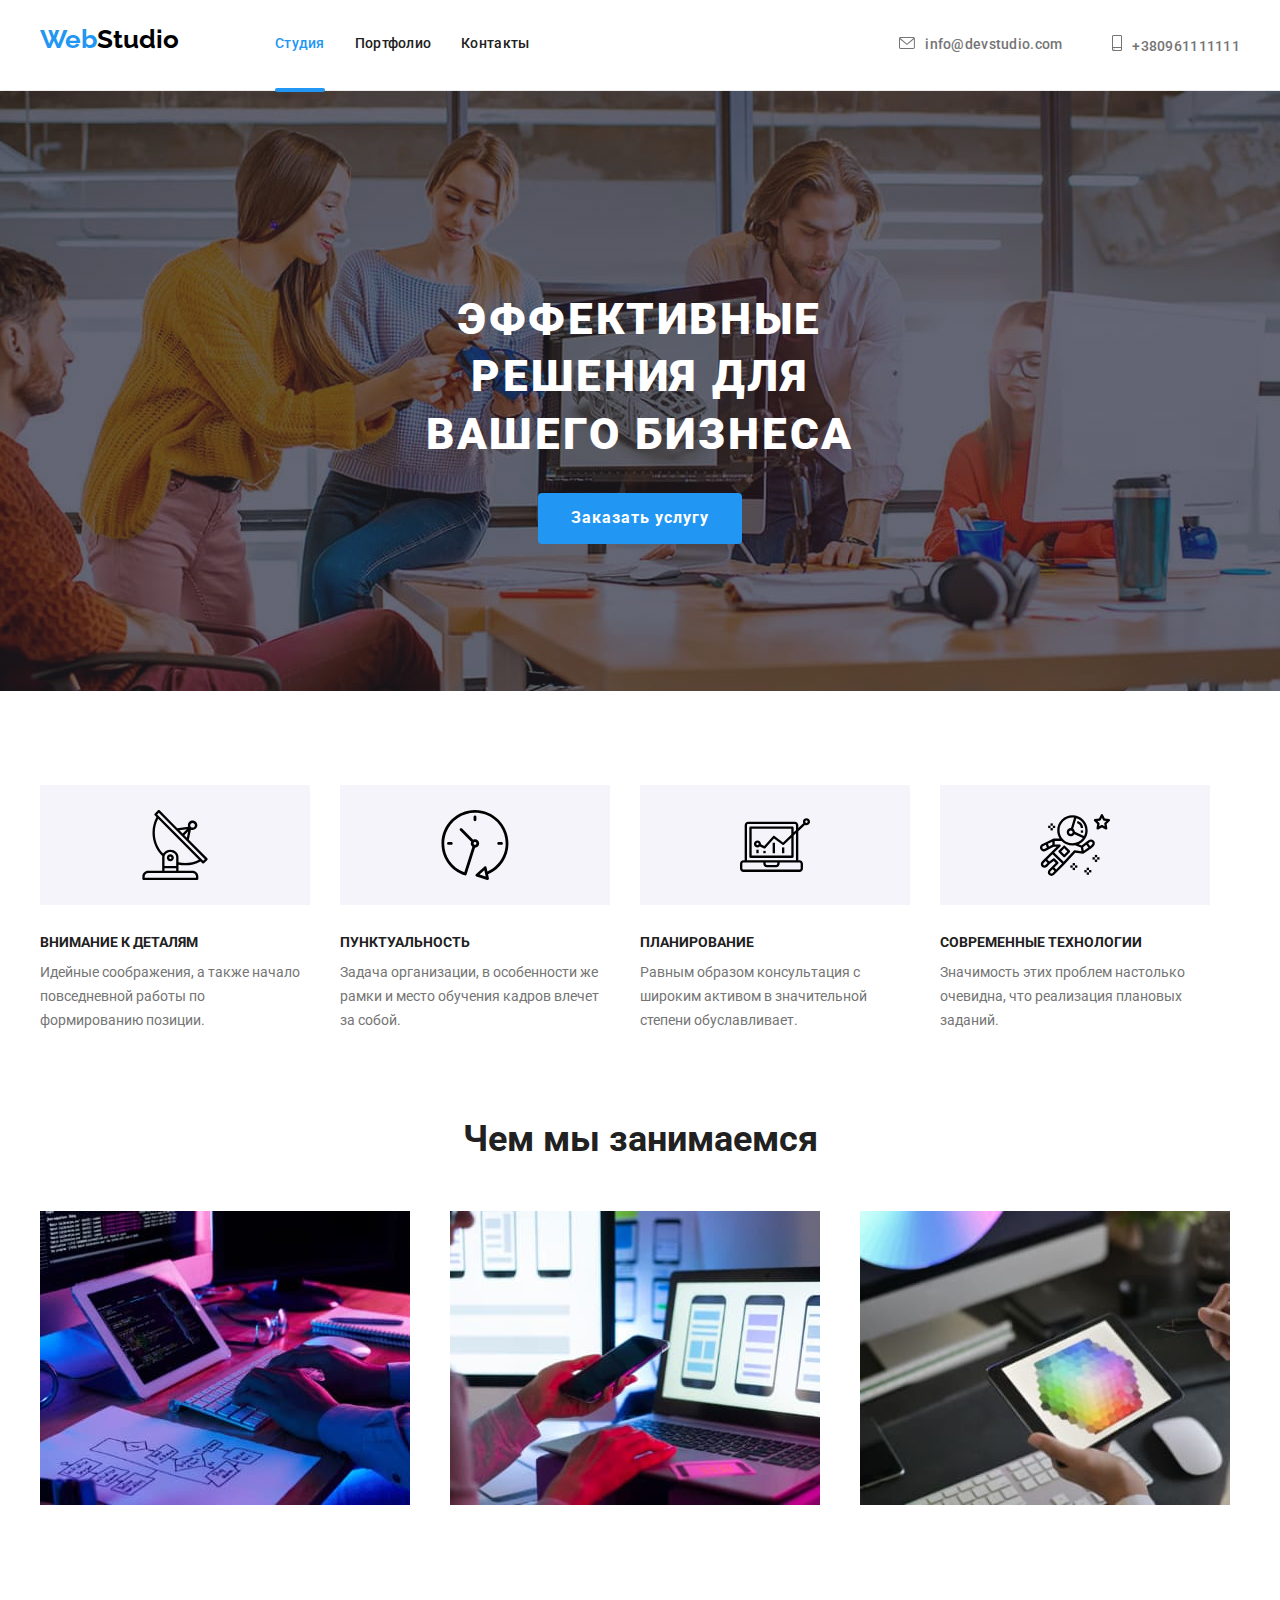
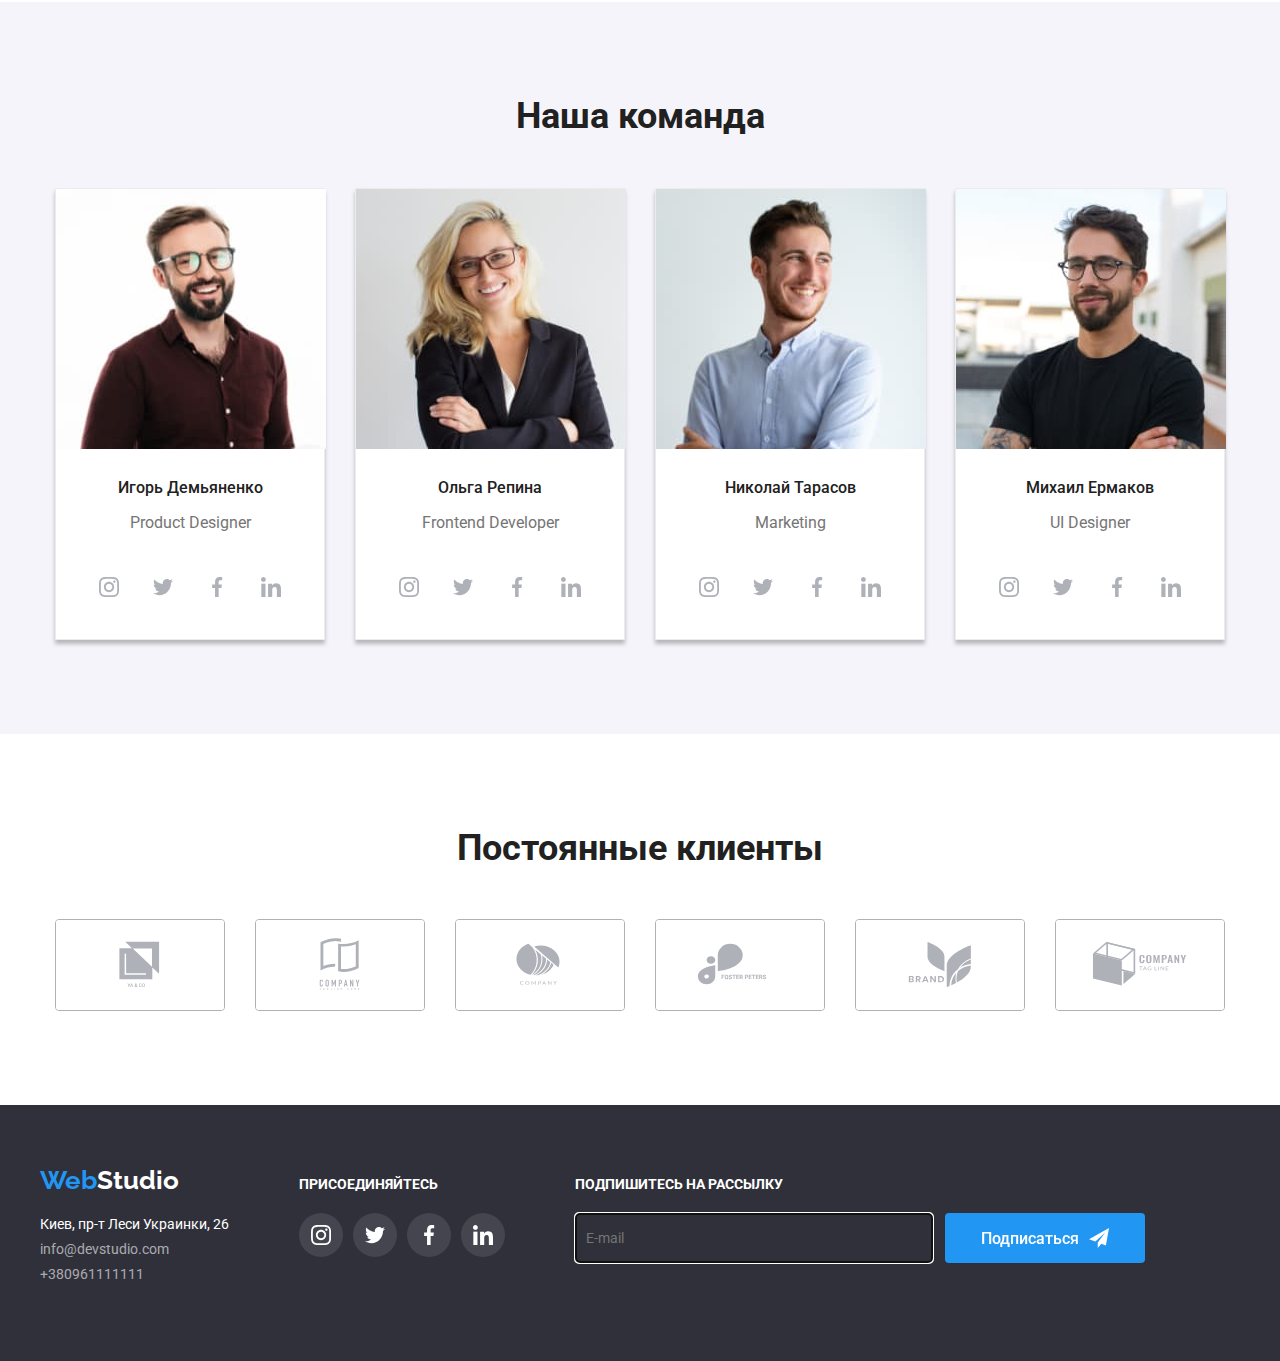
==== index.html @ 50dc137e "hw-07" ====
<!DOCTYPE html>
<html lang="ru">
  <head>
    <meta charset="UTF-8" />
    <meta name="viewport" content="width=device-width, initial-scale=1.0" />
         <title>WebStudio</title>
     <link rel="preconnect" href="https://fonts.googleapis.com">
     <link rel="preconnect" href="https://fonts.gstatic.com" crossorigin>
     <link rel="preconnect" href="https://fonts.googleapis.com">
<link rel="preconnect" href="https://fonts.gstatic.com" crossorigin>
<link href="https://fonts.googleapis.com/css2?family=Raleway:wght@700&family=Roboto:wght@400;500;700;900&display=swap" rel="stylesheet">
<link rel="stylesheet" href="https://cdnjs.cloudflare.com/ajax/libs/modern-normalize/1.1.0/modern-normalize.min.css">
       <link rel="stylesheet" href="css/styles.css">
       <!-- <link rel="stylesheet" href="sass/main.css"> -->
</head>
  <body>
    <!--------------------- Лого ------------------------>
    <header class="page-header">
      <div class="container main-nav">
        <nav>
       <a class="logo link" href="/">Web<span class="logo-studio link">Studio</span></a>
    
    <!-------------------- Навигация -------------------->
       <ul class="site-nav list">
         <li class="site-nav__item stripe-current "><a href="./index.html" class="link link-current">Студия</a></li>
         <li class="site-nav__item"><a href="./portfolio.html" class="link">Портфолио</a></li>
         <li class="site-nav__item"><a href="" class="link">Контакты</a></li>
         </ul>
     </nav>
         
     
     <!--------------------Контакты----------------------->
     
     <ul class="adress-nav list">
       <li class="adress-nav">
         <a href="mailto:info@devstudio.com" class="adress-nav__meil">          
          <svg class="adress-nav__icon" width="16px" height="12px">
            <use href="./images/icons.svg#icon-envelope"></use>
          </svg>info@devstudio.com</a>
            </li>
            <li class="adress-nav"><a href="tel:+380961111111" class="adress-nav__tel"> 
        <svg class="adress-nav__icon" width="10px" height="16px">
          <use href="./images/icons.svg#icon-smartphone"></use>
        </svg>+380961111111</a></li>
     </ul></div>
   </header>
    <main>

      <!--------------------- Hero -------------------------->
     
       <section class="hero hero-fone">        
        <h1 class="hero-title">Эффективные решения для вашего бизнеса</h1>
        <button data-modal-open type="button" class="top-btn">Заказать услугу</button>
       </section>
    

      <!--------------------Особенности---------------------->
      <section class="section">
        <div class="container">
        <h2 hidden class="section-title">Преимущества</h2>
        <ul class="pec-icon list">
          <li class="pec-icon__item">
            <svg class="pec-icon" width="70px" height="70px">
                <use href="./images/icons.svg#icon-antenna"></use>
              </svg>
          </li>
          <li class="pec-icon__item">
            <svg class="pec-icon" width="70px" height="70px">
                <use href="./images/icons.svg#icon-clock"></use>
              </svg>
          </li>
            <li class="pec-icon__item">
              <svg class="pec-icon" width="70px" height="70px">
                <use href="./images/icons.svg#icon-diagram"></use>
              </svg>
            </li>
            <li class="pec-icon__item">
              <svg class="pec-icon" width="70px" height="70px">
                <use href="./images/icons.svg#icon-astronaut"></use>
              </svg>
            </li>       
        </ul>
        <div class="peculiarities">
        <ul class="peculiarities-list list">
          <li class="item-peculiarities">
            <h3 class="name-title">Внимание к деталям</h3>
            <p class="about-peculiarities">Идейные соображения, а также начало повседневной работы по формированию позиции.</p>
             </li>
             <li class="item-peculiarities">
              <h3 class="name-title">Пунктуальность</h3>
            <p class="about-peculiarities">Задача организации, в особенности же рамки и место обучения кадров влечет за собой.</p>
            </li>
              <li class="item-peculiarities">
                <h3 class="name-title">Планирование</h3>
            <p class="about-peculiarities">Равным образом консультация с широким активом в значительной степени обуславливает.</p>
          </li>
           <li class="item-peculiarities">
            <h3 class="name-title">Современные технологии</h3>
            <p class="about-peculiarities">Значимость этих проблем настолько очевидна, что реализация плановых заданий.</p>
            </li>
            </ul>
      </div>
    </div>
      </section>

      <!------------------- Чем мы занимаемся ---------------------->
      <section class="section padding-bottom">
        <div class="container">
        <h2 class="section-title">Чем мы занимаемся</h2>
        <div class="about">
          <ul class="about-item list ">          
          <li class="item">
          <img src="./images/box1.jpg" alt="Дестопные приложения" width="370" />
        </li>
         <li class="item">
           <img src="./images/box2.jpg" alt="Мобильные приложения" width="370" />
        </li>
          <li class="item">
           <img src="./images/box3.jpg" alt="Графика" width="370" />
        </li>
       </ul>
      </div>
    </div>
      </section>

      <!--------------------- Наша команда ---------------------------->
      <section class="section team">
        <div class="container">
        <h2 class="section-title team-header">Наша команда</h2>
        <div class="team">
          <ul class="list team">
            <li class="member-team">
            <img class="member-pic" src="./images/img-1.jpg" alt="Член команды 1" width="270">
            <div class="about-team">
            <h3 class="team-title">Игорь Демьяненко</h3>
            <p class="team-profession">Product Designer</p>
            <ul class="team-soc-list list">
              <li class="team-soc-item">
                <a href="" class="team-soc-link">
                  <svg class="team-soc-icon" width="20px" height="20px">
                    <use href="./images/icons.svg#icon-instagram"></use>
                  </svg>
                </a>
              </li>
              <li class="team-soc-item">
                <a href="" class="team-soc-link">
                  <svg class="team-soc-icon" width="20px" height="20px">
                    <use href="./images/icons.svg#icon-twitter"></use>
                  </svg>
                </a>
              </li>
              <li class="team-soc-item">
                <a href="" class="team-soc-link">
                  <svg class="team-soc-icon" width="20px" height="20px">
                    <use href="./images/icons.svg#icon-facebook"></use>
                  </svg>
                </a>
              </li>
              <li class="team-soc-item">
                <a href="" class="team-soc-link">
                  <svg class="team-soc-icon" width="20px" height="20px">
                    <use href="./images/icons.svg#icon-linkedin"></use>
                  </svg>
                </a>
              </li>
            </ul>
          </div>
          </li>
           <li class="member-team">
            <img class="member-pic" src="./images/img-2.jpg" alt="Член команды 2" width="270">
            <div class="about-team">
            <h3 class="team-title">Ольга Репина</h3>
            <p class="team-profession">Frontend Developer</p>
            <ul class="team-soc-list list">
              <li class="team-soc-item">
                <a href="" class="team-soc-link">
                  <svg class="team-soc-icon" width="20px" height="20px">
                    <use href="./images/icons.svg#icon-instagram"></use>
                  </svg>
                </a>
              </li>
              <li class="team-soc-item">
                <a href="" class="team-soc-link">
                  <svg class="team-soc-icon" width="20px" height="20px">
                    <use href="./images/icons.svg#icon-twitter"></use>
                  </svg>
                </a>
              </li>
              <li class="team-soc-item">
                <a href="" class="team-soc-link">
                  <svg class="team-soc-icon" width="20px" height="20px">
                    <use href="./images/icons.svg#icon-facebook"></use>
                  </svg>
                </a>
              </li>
              <li class="team-soc-item">
                <a href="" class="team-soc-link">
                  <svg class="team-soc-icon" width="20px" height="20px">
                    <use href="./images/icons.svg#icon-linkedin"></use>
                  </svg>
                </a>
              </li>
            </ul>
          </div>
          </li>
            <li class="member-team">
            <img class="member-pic" src="./images/img-3.jpg" alt="Член команды 3" width="270">
            <div class="about-team">
            <h3 class="team-title">Николай Тарасов</h3>
            <p class="team-profession">Marketing</p>
            <ul class="team-soc-list list">
              <li class="team-soc-item">
                <a href="" class="team-soc-link">
                  <svg class="team-soc-icon" width="20px" height="20px">
                    <use href="./images/icons.svg#icon-instagram"></use>
                  </svg>
                </a>
              </li>
              <li class="team-soc-item">
                <a href="" class="team-soc-link">
                  <svg class="team-soc-icon" width="20px" height="20px">
                    <use href="./images/icons.svg#icon-twitter"></use>
                  </svg>
                </a>
              </li>
              <li class="team-soc-item">
                <a href="" class="team-soc-link">
                  <svg class="team-soc-icon" width="20px" height="20px">
                    <use href="./images/icons.svg#icon-facebook"></use>
                  </svg>
                </a>
              </li>
              <li class="team-soc-item">
                <a href="" class="team-soc-link">
                  <svg class="team-soc-icon" width="20px" height="20px">
                    <use href="./images/icons.svg#icon-linkedin"></use>
                  </svg>
                </a>
              </li>
            </ul>
          </div>
          </li>
          <li class="member-team">
            <img class="member-pic" src="./images/img-4.jpg" alt="Член команды 4" width="270">
            <div class="about-team">
            <h3 class="team-title">Михаил Ермаков</h3>
            <p class="team-profession">UI Designer</p>
            <ul class="team-soc-list list">
              <li class="team-soc-item">
                <a href="" class="team-soc-link">
                  <svg class="team-soc-icon" width="20px" height="20px">
                    <use href="./images/icons.svg#icon-instagram"></use>
                  </svg>
                </a>
              </li>
              <li class="team-soc-item">
                <a href="" class="team-soc-link">
                  <svg class="team-soc-icon" width="20px" height="20px">
                    <use href="./images/icons.svg#icon-twitter"></use>
                  </svg>
                </a>
              </li>
              <li class="team-soc-item">
                <a href="" class="team-soc-link">
                  <svg class="team-soc-icon" width="20px" height="20px">
                    <use href="./images/icons.svg#icon-facebook"></use>
                  </svg>
                </a>
              </li>
              <li class="team-soc-item">
                <a href="" class="team-soc-link">
                  <svg class="team-soc-icon" width="20px" height="20px">
                    <use href="./images/icons.svg#icon-linkedin"></use>
                  </svg>
                </a>
              </li>
            </ul>
          </div>
          </li>          
          </ul>
        </div>
      </div>
      </section>
    </main>


    <!-- Постоянные клиенты -->


    <section class="section">
      <div class="container">
        <h2 class="section-title">Постоянные клиенты</h2>
        <ul class="customers-list list">
          <li class="customers-item">
            <a href="" class="customers-link">
              <svg class="customers-icon" width="106px" height="60px">
                <use href="./images/icons.svg#icon-Logo-1"></use>
              </svg>
            </a>
          </li>
          <li class="customers-item">
            <a href="" class="customers-link">
              <svg class="customers-icon" width="106px" height="60px">
                <use href="./images/icons.svg#icon-Logo-2"></use>
              </svg>
            </a>
          </li>
          <li class="customers-item">
            <a href="" class="customers-link">
              <svg class="customers-icon" width="106px" height="60px">
                <use href="./images/icons.svg#icon-Logo-3"></use>
              </svg>
            </a>
          </li>
          <li class="customers-item">
            <a href="" class="customers-link">
              <svg class="customers-icon" width="106px" height="60px">
                <use href="./images/icons.svg#icon-Logo-4"></use>
              </svg>
            </a> 
          </li>
          <li class="customers-item">
            <a href="" class="customers-link">
              <svg class="customers-icon" width="106px" height="60px">
                <use href="./images/icons.svg#icon-Logo-5"></use>
              </svg>
            </a>
          </li>
          <li class="customers-item">
            <a href="" class="customers-link">
              <svg class="customers-icon" width="106px" height="60px">
                <use href="./images/icons.svg#icon-Logo-6"></use>
              </svg>
            </a>
          </li>
        </ul>


      </div>
    </section>



    <!-- Футер -->
    <footer class="footer-nav">
      <div class="container footer-item">
        <div class="foot-nav">
       <div class="footer-logo"><a class="footer-logo link" href="/">Web<span class="footer-logostudio link">Studio</span></a></div>
          <address>
            <div class="footer">
            <ul class="adress-footer list">
            <li class="adress"><a class="post-adress">Киев, пр-т Леси Украинки, 26</a></li>
            <li class="adress"><a href="mailto:info@devstudio.com" class="link-footer">info@devstudio.com</a></li>
            <li class="adress"><a href="tel:++380961111111" class="link-footer">+380961111111</a></li>
          </ul>
        </div>           
          </address>
        </div>
      
<div class="welcome">
  <h3 class="welcome-title">ПРИСОЕДИНЯЙТЕСЬ</h3>
    <ul class="welcome-soc-list list">
    <li class="welcome-soc-item">
      <a href="" class="welcome-soc-link">
        <svg class="welcome-soc-icon" width="20px" height="20px">
          <use href="./images/icons.svg#icon-instagram"></use>
        </svg>
      </a>
    </li>
    <li class="welcome-soc-item">
      <a href="" class="welcome-soc-link">
        <svg class="welcome-soc-icon" width="20px" height="20px">
          <use href="./images/icons.svg#icon-twitter"></use>
        </svg>
      </a>
    </li>
    <li class="welcome-soc-item">
      <a href="" class="welcome-soc-link">
        <svg class="welcome-soc-icon" width="20px" height="20px">
          <use href="./images/icons.svg#icon-facebook"></use>
        </svg>
      </a>
    </li>
    <li class="welcome-soc-item">
      <a href="" class="welcome-soc-link">
        <svg class="welcome-soc-icon" width="20px" height="20px">
          <use href="./images/icons.svg#icon-linkedin"></use>
        </svg>
      </a>
    </li>
  </ul>
</div>

<div class="footer-list-item list">

  <h3 class="welcome-title">ПОДПИШИТЕСЬ НА РАССЫЛКУ</h3>
  <form class="footer-form">
    <input class="form-input" type="email" id="email" name="email"  placeholder="E-mail" autofocus autocomplete="email">
    <label class="form-label" for="email">
        <button type="submit" class="btn footer-btn">
          Подписаться
          <svg class="btn-link-icon" width="20px" height="20px">
            <use href="./images/icons.svg#icon-icon-send"></use>
          </svg> 
        </button>
    </label>
  </form>

</div>
</div>

  </footer>


  <form>
    <div class="backdrop is-hidden" data-modal>
    <div class="modal">
      <button data-modal-close type="button" class="modal-closed-btn">
        <svg class="modal-btn-icon" width="18px" height="18px">
          <use href="./images/icons.svg#icon-close-black-18dp-2-1"></use>
        </svg>
      </button>    
      
       <p class="modal-title">Оставьте свои данные, мы вам перезвоним</p>
      
      
       <div class="modal-field">
      <label for="user-name" class="modal-label">Имя</label>
      <div class="modal-field-wrap">
      <input type="text" class="modal-input" name="user-name" id="user-name" placeholder="Имя" autocomplete="name">
      <svg class="modal-icon" width="18" height="18">
        <use href="./images/icons.svg#icon-person-black-18dp-1-2"></use>
      </svg>
    </div>

      </div>
      <div class="modal-field">
      <label for="user-tel" class="modal-label">Телефон</label>
      <div class="modal-field-wrap">
      <input type="text" class="modal-input" name="user-tel" id="user-tel" placeholder="Телефон" autocomplete="tel">
      <svg class="modal-icon" width="18" height="18">
        <use href="./images/icons.svg#icon-phone-black-18dp-1"></use>
      </svg>
    </div>
      </div>
      <div class="modal-field">
      <label for="user-email" class="modal-label">Почта</label>
      <div class="modal-field-wrap">
      <input type="text" class="modal-input" name="user-email" id="user-email" placeholder="Почта" autocomplete="email">
      <svg class="modal-icon" width="18" height="18">
        <use href="./images/icons.svg#icon-email-black-18dp-1"></use>
      </svg>
    </div>
      </div>      
      <div class="modal-field">
          <label for="user-comit" class="modal-label">Комментарий</label>
          <textarea name="comment" class="modal-comment"  id="comment" rows="6" placeholder="Введите текст"></textarea>
          
       

<div class="modal-fielf">
  <input type="checkbox" name="privacy" id="privacy" value="privacy" class="modal-check visually-hidden"/>
  <label for="privacy" class="check-text">Соглашаюсь с рассылкой и принимаю    
    <a class="form-privacy" href=" ">Условия договора</a></label>
</div>

</div>
<button data-modal-close type="submit" class="btn form-list-btn">Отправить</button>
   
</div>

</div>
  </form>
 


  <script src="./js/modal.js"></script>
  </body>
</html>
---- css/styles.css ----
html {
    box-sizing: border-box;}

*::before,
*::after {
    box-sizing: inherit;}

:root {
    --primary-text-color: #212121;
    --accent-color: #2196F3;
    --primary-white-color: #FFFFFF;
    --secondary-color: #757575;}

/*body style*/

body {
    font-family: 'Roboto', sans-serif; 
    background-color: var(--primary-white-color);
    color: var(--primary-text-color);
    font-size: 14px;
    letter-spacing: 0.0 3em;} 

    .list {list-style: none;}
    .link {text-decoration: none;}
    
/* page-header */
   
.page-header {
    background-color: var(--primary-white-color);
    padding: 24px 0 25px;
    border-bottom: 1px solid #ECECEC;}

/* container */

.container {
    margin-left: auto;
    margin-right: auto;
    width: 1200px;
    padding-left: 0px;
    padding-right: 0px;
    padding-top: 0px;
    /* outline: 2px solid tomato; */
}

.section {
    padding-top: 94px;
    padding-bottom: 94px;
}
.section.no-padding {
    padding-top: 0px;
    padding-bottom: 0px;
}

.section.padding-top {
    padding-top: 94px;
    padding-bottom: 0px;
}
.section.padding-bottom {
    padding-top: 0px;
    padding-bottom: 94px;
}

.visually-hidden {
    position: absolute;
    white-space: nowrap;
    width: 1px;
    height: 1px;
    overflow: hidden;
    border: 0;
    padding: 0;
    clip: rect(0 0 0 0);
    clip-path: inset(50%);
    margin: -1px;
}

.list {
    list-style: none;
    padding: 0;
    margin: 0;}
    

/*-------------Лого--------------*/
    .logo {
    font-family: 'Raleway', sans-serif;
    font-weight: 700;
    font-size: 26px;
    line-height: 1.17;
    color: #2196F3;}

    .logo-studio {color: #000000;}
    
    .logo {margin-right: 93px;}


/*----------Навигация----------*/

    .site-nav {
    display: inline-flex;
    align-items: center;}

    .site-nav .link {
    display: block;
    color: var(--primary-text-color);
    font-weight: 500;
    line-height: 0.87;
    letter-spacing: 0.02em;
    transition-duration: 250ms;
    transition-timing-function: cubic-bezier(0.4, 0, 0.2, 1);}

    
    .site-nav .link:hover {color: var(--accent-color);}
    .site-nav .link:focus {color: var(--accent-color);}
    
    .site-nav .link-current {
    font-weight: 500;
    color: var(--accent-color); }

    .site-nav__item:not(:last-child) {
    margin-right:30px;}

    
    .site-nav__item::after {
    position: relative;
    bottom: -30px;
    content: "";
    width: 100%;
    height: 4px;
    border-radius: 2px;
    background-color: #2196F3;
    display: inline-flex;
    opacity: 0;
    transition-duration: 250ms;
    transition-timing-function: cubic-bezier(0.4, 0, 0.2, 1);}

        
    .stripe-current.site-nav__item::after  {opacity: 1;}

    .adress-nav .link {color: var(--primary-text-color);
    font-weight: 500;
    line-height: 0.87;
    letter-spacing: 0.02em;}
    
    .adress-nav .link:hover {color: var(--accent-color);}
    .adress-nav .link:focus {color: var(--accent-color);}


/* <------------------Контакты---------------------->  */

    .adress-nav {
    display: flex;
    align-items: center;}
        
    .adress-nav__meil {
    color: var(--secondary-color);
    font-weight: 500;
    line-height: 1.14;
    letter-spacing: 0.02em;
    display: block;
    text-decoration: none;
    transition-duration: 250ms;
    transition-timing-function: cubic-bezier(0.4, 0, 0.2, 1);}
    
    .adress-nav__meil:hover {color: var(--accent-color);}
    .adress-nav__meil:focus {color: var(--accent-color);}
    
    .adress-nav .adress-nav__meil {
    margin-right: 50px;}
    
    .adress-nav__tel {
    color: var(--secondary-color);
    font-weight: 500;
    line-height: 1.14;
    letter-spacing: 0.02em;
    display: block;
    text-decoration: none;
    transition-duration: 250ms;
    transition-timing-function: cubic-bezier(0.4, 0, 0.2, 1);;}

    .adress-nav__tel:hover {color: var(--accent-color);}
    .adress-nav__tel:focus {color: var(--accent-color);}

    .adress-nav__icon {
    fill: currentColor; margin-right: 10px;
    align-items: center;}


/* ------------------Полоски------------ */

    .main-nav {
    display: flex;
    align-items: center;
    justify-content: space-between;}
    
     
   
/*---------------------Hero------------------*/

    .hero {
    text-align: center;
    padding: 200px 390px;
    background-color: #2F303A;}

    .hero-fone {
    max-width: 1600px;
    height: 600px;
    margin-left: auto;
    margin-right: auto;
    background-image: linear-gradient(rgba(47, 48, 58, 0.4), rgba(47, 48, 58, 0.4)), url(../images/header.jpg);
    background-repeat: no-repeat;
    background-position: center;
    background-size: cover;}


    .hero-title {
    font-weight: 900;
    margin-top: 0;
    margin-bottom: 30px;
    font-size: 44px;
    line-height: 1.3;
    letter-spacing: 0.06em;
    text-transform: uppercase;
    color: var(--primary-white-color);}

    .top-btn {
    cursor: pointer;
    border: 1px solid transparent;
    border-radius: 4px;
    min-width: 200px;
    padding: 10px 32px;
    display: inline-block;
    background-color: #2196F3;
    color: var(--primary-white-color);
    font-weight: 700;
    font-size: 16px;
    line-height: 1.8;
    letter-spacing: 0.06em;
    text-align: center;}


    /*---------------------------Особенности-----------------------*/
    
    .section-title {
    margin-top: 0;
    margin-bottom: 0px;
    font-size: 36px;
    line-height: 1.16;
    text-align: center;
    color: var(--primary-text-color);}
    
    .pec-icon {
    display: flex;
    justify-content: center;}

    .pec-icon__item {
    width: 270px;
    height: 120px;
    display: flex;
    flex-direction: column;
    align-items: center;
    justify-content: center;
    background-color: #F5F4FA;
    margin-right: 30px;}
    
    .peculiarities-list .title 
    {color: var(--primary-text-color);
    margin-top: 0;
    margin-bottom: 0; 
    font-weight: 700;
    line-height: 1.14;}

    .item-peculiarities{
    margin-right: 30px;
    width: 270px;
    height: 120px;}

    .item-peculiarities:last-child {margin-right: 0;}

    .peculiarities-list 
    {display: flex;}

    .name-title {
    margin-top: 0;
    margin-bottom: 10px;
    font-size: 14px;
    font-weight: 700;
    line-height: 1.14;
    text-transform: uppercase;
    color: var(--primary-text-color);
    padding-top: 30px;}
      
    .about-peculiarities {
    margin-top: 0;
    margin-bottom: 0px;
    line-height: 1.71;
    color: var(--secondary-color); }

        
    /*---------------Чем мы занимаемся----------------*/

    .about-title {padding-bottom: 50px;}
    
    .item {
    width: calc((100% - 60px) / 3);
    margin-right: 30px;}

    .about-item{
    display:flex;
    flex-wrap: wrap;}

    .item:last-child {margin-right: 0;}
  
    /*-----------------Наша команда-----------*/
    
    .section-title {padding-bottom: 50px;}
    
    .team {background-color: #F5F4FA;}
    
    .member-pic {display: block;}

    .products-img {display: block;}

  

    .about-team {background-color: var(--primary-white-color);}

    .team-title
    {font-weight: 500;
    font-size: 16px;
    line-height: 1.18;
    text-align: center;
    margin: 0;
    padding-top: 30px;
    color: var(--primary-text-color);}

    .team-profession 
    {font-size: 16px;
    line-height: 1.18;
    text-align: center;
    color: var(--secondary-color);
    margin-bottom: 16px;
    padding-bottom: 16px;}

    .team 
    {display: flex;
    flex-wrap: wrap;
    justify-content:center;
    
}

    .member-team {
    width: 270px;
    box-shadow: 0px 4px 4px rgb(0 0 0 / 25%);    
    margin-right: 30px;
    border: 1px solid #ECECEC;
    

    
    }

    .member-team:last-child {margin-right: 0;}

    .section .team {
        margin-bottom: 0;
    }

/* ------------social----------- */

.team-soc-list {
display: flex;
justify-content: center;
padding-bottom: 30px;
}

.team-soc-item {
width: 44px;
height: 44px;
}

.team-soc-item + .team-soc-item {margin-left: 10px;}

.team-soc-link {
    width: 100%;
    height: 100%;
    background-color: var(--primary-white-color);
    display: flex;
    align-items: center;
    justify-content: center;
    border-radius: 50%;
    color: #AFB1B8;
    transition-duration: 250ms;
    transition-timing-function: cubic-bezier(0.4, 0, 0.2, 1);
}

.team-soc-icon {fill: currentColor;}

.team-soc-link:hover {
    background-color: var(--accent-color);
    color: var(--primary-white-color);
}


    /*Футер*/

    
    .footer-item {display: flex;
    flex-direction: row;
align-items: baseline;} 
    
    .footer-nav {background-color:  #2F303A;}

.foot-nav {display: inline-block;}

    
    .footer-logo {
    font-family: 'Raleway', sans-serif;
    font-weight: 700;
    
    font-size: 26px;
    line-height: 1.19;
    color: var(--accent-color);}

    .footer-logostudio {color: var(--primary-white-color);}
    
    .post-adress {
    line-height: 0.06;
    font-style: normal;
    color: var(--primary-white-color);}

    .link-footer
    {text-decoration: none;
    font-style: normal;
    line-height: 0.06;
    color: rgba(255, 255, 255, 0.6);
    transition-duration: 250ms;
    transition-timing-function: cubic-bezier(0.4, 0, 0.2, 1);;
}

    .link-footer:hover {color: var(--accent-color);}
    .link-footer:focus {color: var(--accent-color);}

    .footer-logo { 
    padding-top: 60px;
    }
    
    .footer {
   
    padding-top: 20px;
    padding-bottom: 60px;
    margin-bottom: 9px;}
    
    .adress {
        margin-bottom: 9px;
    }

    
    .welcome {
        display: inline-block;
        margin-left: 70px;
        }



    .welcome-title
    {font-size: 14px;    
    line-height: 1.14;    
    margin-top: 0;
    margin-bottom: 0%;
    color: var(--primary-white-color);
padding-bottom: 20px;}

    .welcome-soc-item {
        width: 44px;
        height: 44px;
        }
        
    .welcome-soc-link {
        width: 100%;
        height: 100%;
        background-color: rgba(255, 255, 255, 0.1);
        display: flex;
        align-items: center;
        justify-content: center;
        border-radius: 50%;
        color: white;
       transition-duration: 250ms;
       
    transition-timing-function: cubic-bezier(0.4, 0, 0.2, 1);;
    }

    .welcome-soc-list {
        display: flex;
        justify-content: center;}

        .welcome-soc-item + .welcome-soc-item {margin-left: 10px;}

        .welcome-soc-icon {fill: currentColor ;}

        .welcome-soc-link:hover {
            background-color: var(--accent-color);
            color: var(--primary-white-color);
        }

    .footer-list-item {
    display: inline-block;
    margin-left: 70px;}

    .footer-form {display: inline-flex;
    }


    .btn.footer-btn {
    display: flex;
    align-items: center;
    justify-content: center;
    margin-left: 12px;
    width: 200px;
    height: 50px;
    background-color: #2196F3;
    color: #FFFFFF;}


            
            
                
    .btn-link-icon {margin-left: 10px;}



        

       /*----------------------button------------------------------*/

   .btn {
    display: flex;
    cursor: pointer;
    color: var(--primary-text-color);
    text-decoration: none;
    padding: 6px 22px;
    outline: none;
    font-weight: 500;
    font-size: 16px;
    line-height: 1.6;
    border-width: 1px 0;
    border-style: solid none;
    border-color: transparent;
    border-radius: 4px;
    background: #F5F4FA;
    transition: 0.2s;
    text-align: center;
    transition-duration: 250ms;
    transition-timing-function: cubic-bezier(0.4, 0, 0.2, 1);;}

    .button-nav {display: flex;
        justify-content: center;
        padding-bottom: 50px;
       }



    .btn-item { font-size: 500;
    
    }
  
   

    .button-nav .btn-item + .btn-item {margin-left: 8px;}

    .btn.active {background-color: var(--accent-color);}
    
    .btn:hover {background-color: var(--accent-color); color: var(--primary-white-color);}
    .btn:focus {background-color: var(--accent-color); color: var(--primary-white-color);}
    .btn:hover {box-shadow: 0px 4px 4px rgb(0 0 0 / 25%);}

    





    /* project */

     .about-project 
    {display: flex;
    flex-wrap: wrap;
    justify-content:center;
    padding-bottom: 94px;
        
}

.project {
    margin: 0;
    padding-top: 20px;
    padding-bottom: 4px;
    font-size: 18px;
    line-height: 2;
    letter-spacing: 0.06em;
    color: var(--primary-text-color);
}

    .products-img {display: block;}

    .project-item {
    margin: 0;
    font-size: 16px;
    line-height: 1.87;
    color: var(--secondary-color);
}


    .products {margin-right: 30px;
    margin-bottom: 30px;
    }

    .product-thumb::before {
    content: "";
    width: 370px;
    height: 294px;
    background-color: rgba(33, 150, 243, 0.9);
    display: block;
    position: absolute;
    overflow: hidden;
    opacity: 0;
    transition-duration: 250ms;
    transition-timing-function: cubic-bezier(0.4, 0, 0.2, 1);
    transform: translateY(0);
    }


    .product-thumb::before {
    content: 'Ресурс предлагает комплексные предложения с разным уровнем функционала и сервисов. Все это позволит посетителю получить исчерпывающие сведения о компании или частном лице.';
    font-size: 18px;
    line-height: 1.55;
    padding: 63px 24px;
    color: var(--primary-white-color);
        } 

        
.products:hover .product-thumb::before
{transform: translateY(-100%);
opacity: 1;}
            
     


    .products:hover {box-shadow: 0px 4px 4px rgb(0 0 0 / 25%);}
    .products:focus {box-shadow: 0px 4px 4px rgb(0 0 0 / 25%);}

    .products:nth-child(3n) {margin-right: 0;}
    .products:nth-last-child(-n+3) {margin-bottom: 0;}
    /* .products:nth-last-child(-n+3) {padding-bottom: 94px;} */

    .about-products
    {padding: 20px 24px; 
    border: 1px solid #ECECEC;}
    
    .project {padding: 0;}
    .products-img {display: block;}

    /* -- Постоянные клиенты -- */



    .customers-list {
        display: flex;
        justify-content: center;
    }

    .customers-item {
        width: 170px;
        height: 92px;
        border: 1px solid #AFB1B8;
        overflow: hidden;
        border-radius: 4px;
    }

    .customers-item:hover {border: 1px solid var(--accent-color);

    }

    .customers-item + .customers-item {margin-left: 30px;}

    .customers-link {
        width: 100%;
        height: 100%;
        background-color: var(--primary-white-color);
        display: flex;
        align-items: center;
        justify-content: center;
        color: #AFB1B8;
        transition-property: color;
    transition-duration: 250ms;
    transition-timing-function: cubic-bezier(0.4, 0, 0.2, 1);}

    .customers-icon {fill: currentColor;}
        
    .customers-link:hover {
        background-color: var(--primary-white-color);
        color: var(--accent-color);}



        /* --------------------------Modal------------------------ */

.backdrop {
    position: absolute;
    top: 0;
    left: 0;
    width: 100vw;
    height: 100vh;
    background-color: rgba(0, 0, 0, 0.2);
    transition: opacity 300ms, visibility 300ms;
}


.modal {
    width: 528px;
    min-height: 581px;
    background-color: #FFFFFF;
    border-radius: 5px;
    position: absolute;
    top: 50%;
    left: 50%;
    transform: translate(-50%, -50%);
    padding: 40px ;

      
}


.modal-closed-btn {
    position: absolute;
    cursor: pointer;
    width: 30px;
    height: 30px;
    border: 1px solid #999999;
    border-radius: 50%;
    top: 8px;
    right: 8px;
    color: #000000;
    background-color: transparent;
    display: flex;
    align-items: center;
    justify-content: center;
}

.modal-closed-btn:hover {fill:var(--accent-color)}

  

.is-hidden{
    opacity: 0;
    pointer-events: none;
    visibility: hidden;
}


.modal-title {
   font-size: 18px;
   font-weight: 600;
    color: #000000;
    text-align: center;
    margin-bottom: 15px;
}

.modal-input {
    width: 100%;
    height: 45px;
    border: 1px solid #757575;
    border-radius: 3px;
    padding-left: 30px;
}

 .modal-field {
     margin-bottom: 10px;
 }



.modal-label {color: #757575;
    font-size: 12px;
    line-height: 1.16;
    display: block;
    margin-bottom: 5px;}


.form-input {width: 358px;
height: 50px;
border: 1px solid #FFFFFF4D;
background-color: #2F303A;
border-radius: 4px;
padding-left: 10px;}


.modal-comment {
    width: 100%;
    height: 120px;
    border: 1px solid #757575;
    border-radius: 3px;
    margin-bottom: 10px;
    padding: 10px;
    resize: none;
}


.btn.form-list-btn {
    display: flex;
    align-items: center;
    justify-content: center;
    width: 200px;
    height: 50px;
    background-color: #2196F3;
    color: #FFFFFF;}

    .form-list-btn {
    position: absolute;
    left: 162px;}

    .modal-field-wrap {
    position: relative;
    }

    .modal-icon {
        position: absolute;
        left: 7px;
        top: 50%;
        transform: translateY(-50%);
        fill: currentColor;
    }
    
    .modal-input:hover {
    border-color: var(--accent-color);}
    .modal-input:focus {
        border-color: var(--accent-color);}



   .modal-input:focus + .modal-icon {fill: var(--accent-color);}


   .check-text {display: flex;
align-items: center;}

   .check-text::before {
       content: " ";
       width: 16px;
       height: 15px;
       border: 2px solid #303030;
       border-radius: 3px;
       margin-right: 5px;   
   }

   .modal-check:checked + .check-text::before {background-color: var(--accent-color);
border: none;
background-image: url(../images/check.svg);
background-position: center;
background-repeat: no-repeat;}


.form-privacy .link-current{
    font-weight: 400;
}

.form-privacy {

font-size: 14px;
line-height: 1.71;
vertical-align: top}
---- sass/main.css ----
body {
  background-color: antiquewhite;
}
/*# sourceMappingURL=main.css.map */
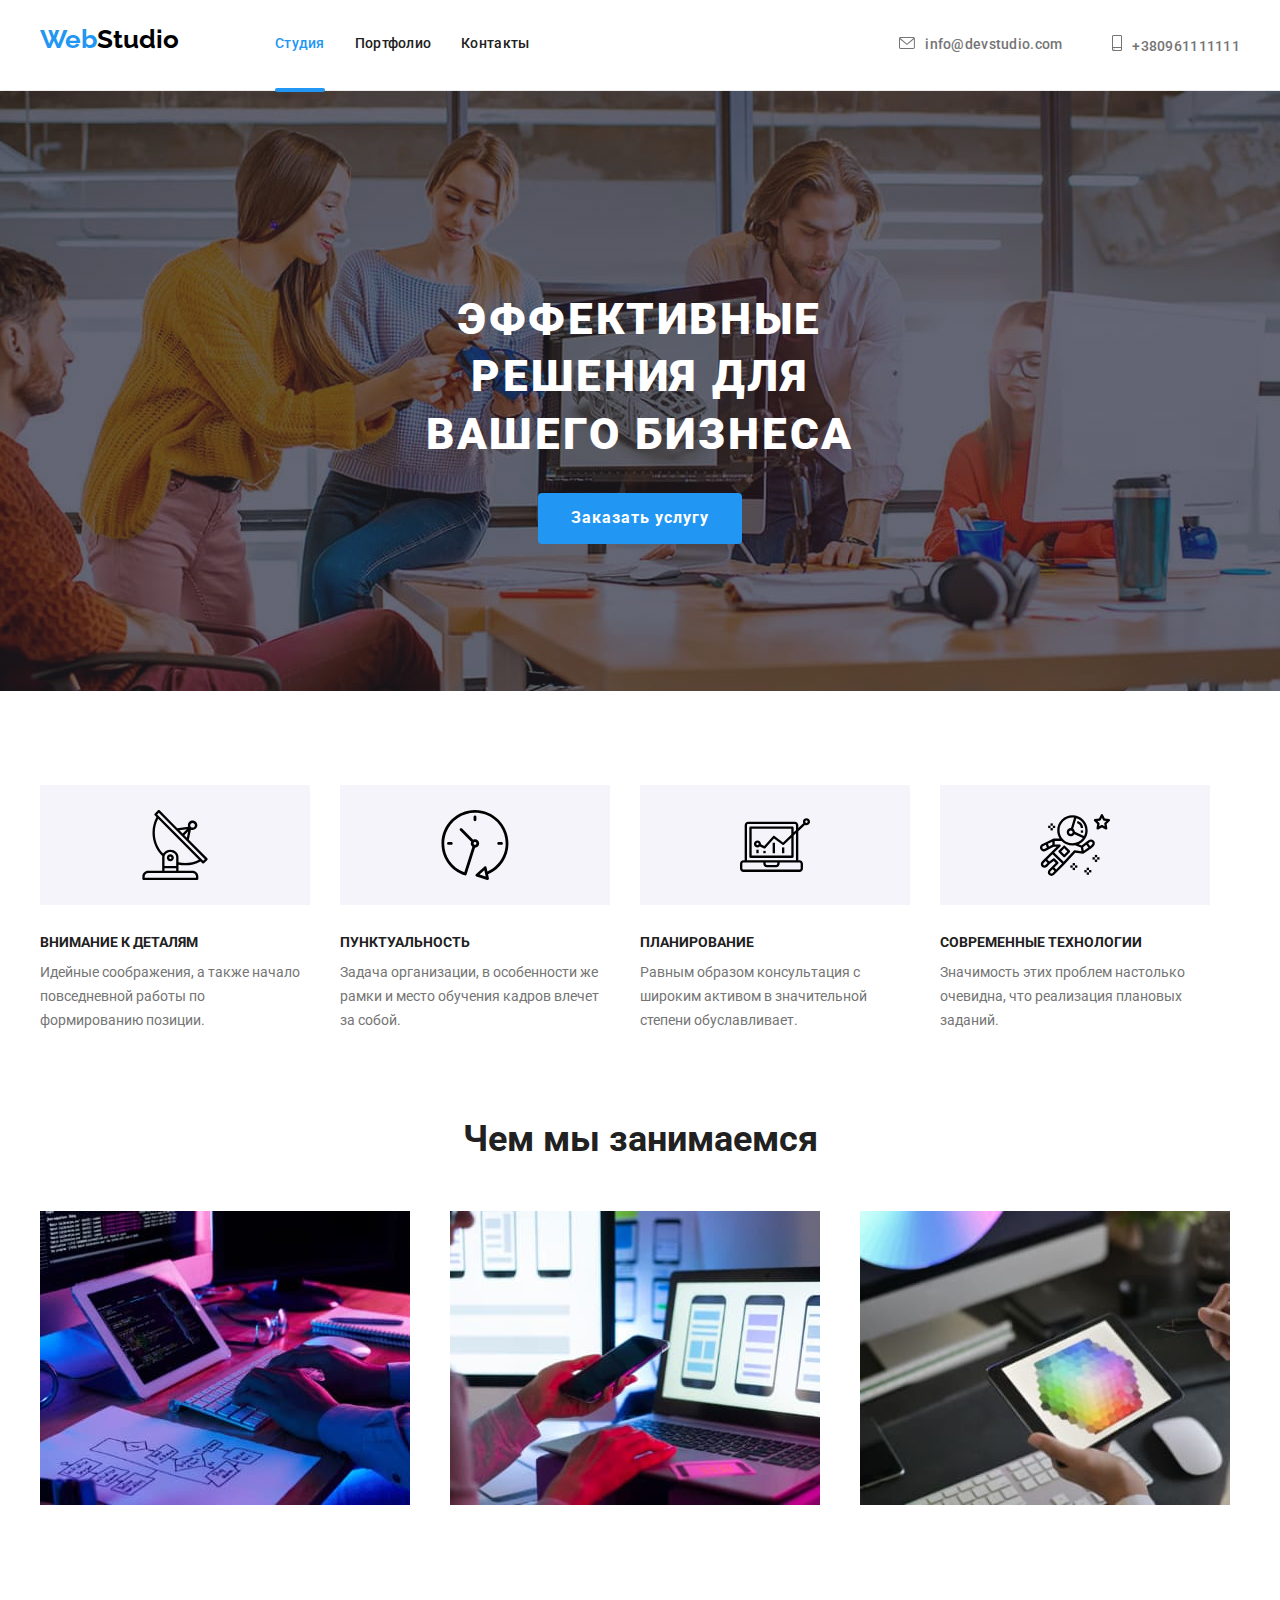
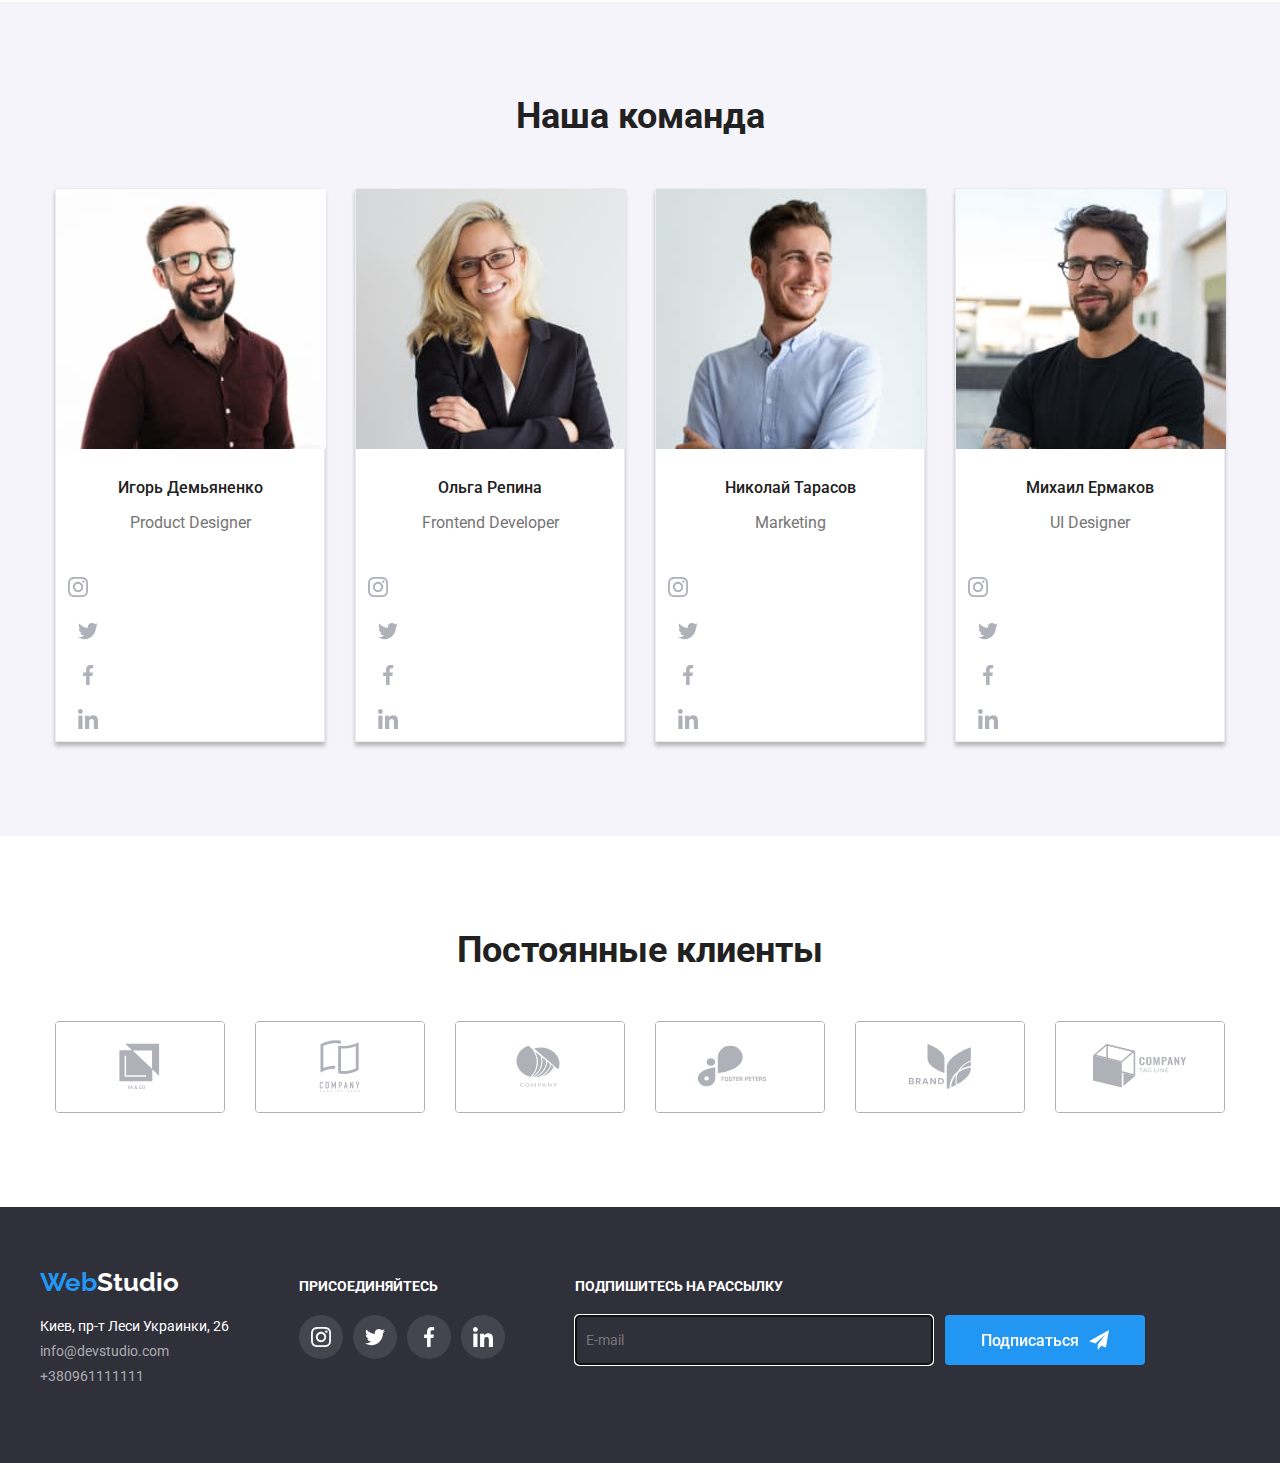
==== commit fadd0f59: "hw-07" ====
--- a/index.html
+++ b/index.html
@@ -18,7 +18,7 @@
     <header class="page-header">
       <div class="container main-nav">
         <nav>
-       <a class="logo link" href="/">Web<span class="logo-studio link">Studio</span></a>
+       <a class="logo page-header__logo link" href="/">Web<span class="logo-studio link">Studio</span></a>
     
     <!-------------------- Навигация -------------------->
        <ul class="site-nav list">
@@ -44,10 +44,10 @@
         </svg>+380961111111</a></li>
      </ul></div>
    </header>
-    <main>
+   
 
       <!--------------------- Hero -------------------------->
-     
+      <main>
        <section class="hero hero-fone">        
         <h1 class="hero-title">Эффективные решения для вашего бизнеса</h1>
         <button data-modal-open type="button" class="top-btn">Заказать услугу</button>
@@ -58,57 +58,56 @@
       <section class="section">
         <div class="container">
         <h2 hidden class="section-title">Преимущества</h2>
-        <ul class="pec-icon list">
-          <li class="pec-icon__item">
-            <svg class="pec-icon" width="70px" height="70px">
+        <ul class="pec__icon list">
+          <li class="pec__icon__item">
+            <svg class="pec__icon" width="70px" height="70px">
                 <use href="./images/icons.svg#icon-antenna"></use>
               </svg>
           </li>
-          <li class="pec-icon__item">
-            <svg class="pec-icon" width="70px" height="70px">
+          <li class="pec__icon__item">
+            <svg class="pec__icon" width="70px" height="70px">
                 <use href="./images/icons.svg#icon-clock"></use>
               </svg>
           </li>
-            <li class="pec-icon__item">
-              <svg class="pec-icon" width="70px" height="70px">
+            <li class="pec__icon__item">
+              <svg class="pec__icon" width="70px" height="70px">
                 <use href="./images/icons.svg#icon-diagram"></use>
               </svg>
             </li>
-            <li class="pec-icon__item">
-              <svg class="pec-icon" width="70px" height="70px">
+            <li class="pec__icon__item">
+              <svg class="pec__icon" width="70px" height="70px">
                 <use href="./images/icons.svg#icon-astronaut"></use>
               </svg>
             </li>       
         </ul>
-        <div class="peculiarities">
-        <ul class="peculiarities-list list">
-          <li class="item-peculiarities">
-            <h3 class="name-title">Внимание к деталям</h3>
-            <p class="about-peculiarities">Идейные соображения, а также начало повседневной работы по формированию позиции.</p>
+         <ul class="pec list">
+          <li class="pec__item">
+            <h3 class="pec__title">Внимание к деталям</h3>
+            <p class="pec__about">Идейные соображения, а также начало повседневной работы по формированию позиции.</p>
              </li>
-             <li class="item-peculiarities">
-              <h3 class="name-title">Пунктуальность</h3>
-            <p class="about-peculiarities">Задача организации, в особенности же рамки и место обучения кадров влечет за собой.</p>
+             <li class="pec__item">
+              <h3 class="pec__title">Пунктуальность</h3>
+            <p class="pec__about">Задача организации, в особенности же рамки и место обучения кадров влечет за собой.</p>
             </li>
-              <li class="item-peculiarities">
-                <h3 class="name-title">Планирование</h3>
-            <p class="about-peculiarities">Равным образом консультация с широким активом в значительной степени обуславливает.</p>
-          </li>
-           <li class="item-peculiarities">
-            <h3 class="name-title">Современные технологии</h3>
-            <p class="about-peculiarities">Значимость этих проблем настолько очевидна, что реализация плановых заданий.</p>
+              <li class="pec__item">
+                <h3 class="pec__title">Планирование</h3>
+            <p class="pec__about">Равным образом консультация с широким активом в значительной степени обуславливает.</p>
+          </li>
+           <li class="pec__item">
+            <h3 class="pec__title">Современные технологии</h3>
+            <p class="pec__about">Значимость этих проблем настолько очевидна, что реализация плановых заданий.</p>
             </li>
             </ul>
-      </div>
+     
     </div>
       </section>
 
       <!------------------- Чем мы занимаемся ---------------------->
+
       <section class="section padding-bottom">
         <div class="container">
         <h2 class="section-title">Чем мы занимаемся</h2>
-        <div class="about">
-          <ul class="about-item list ">          
+         <ul class="about__item list ">          
           <li class="item">
           <img src="./images/box1.jpg" alt="Дестопные приложения" width="370" />
         </li>
@@ -120,20 +119,18 @@
         </li>
        </ul>
       </div>
-    </div>
       </section>
 
       <!--------------------- Наша команда ---------------------------->
       <section class="section team">
         <div class="container">
-        <h2 class="section-title team-header">Наша команда</h2>
-        <div class="team">
-          <ul class="list team">
-            <li class="member-team">
-            <img class="member-pic" src="./images/img-1.jpg" alt="Член команды 1" width="270">
-            <div class="about-team">
-            <h3 class="team-title">Игорь Демьяненко</h3>
-            <p class="team-profession">Product Designer</p>
+        <h2 class="section-title">Наша команда</h2>
+          <ul class="team list">
+            <li class="team__member">
+            <img class="team__pic" src="./images/img-1.jpg" alt="Член команды 1" width="270">
+            <div class="team__about">
+            <h3 class="team__title">Игорь Демьяненко</h3>
+            <p class="team__profession">Product Designer</p>
             <ul class="team-soc-list list">
               <li class="team-soc-item">
                 <a href="" class="team-soc-link">
@@ -166,11 +163,48 @@
             </ul>
           </div>
           </li>
-           <li class="member-team">
-            <img class="member-pic" src="./images/img-2.jpg" alt="Член команды 2" width="270">
-            <div class="about-team">
-            <h3 class="team-title">Ольга Репина</h3>
-            <p class="team-profession">Frontend Developer</p>
+           <li class="team__member">
+            <img class="team__pic" src="./images/img-2.jpg" alt="Член команды 2" width="270">
+            <div class="team__about">
+            <h3 class="team__title">Ольга Репина</h3>
+            <p class="team__profession">Frontend Developer</p>
+            <ul class="team-soc-list list">
+              <li class="team-soc-item">
+                <a href="" class="team-soc-link">
+                  <svg class="team-soc-icon" width="20px" height="20px">
+                    <use href="./images/icons.svg#icon-instagram"></use>
+                  </svg>
+                </a>
+              </li>
+              <li class="team-soc-item">
+                <a href="" class="team-soc-link">
+                  <svg class="team-soc-icon" width="20px" height="20px">
+                    <use href="./images/icons.svg#icon-twitter"></use>
+                  </svg>
+                </a>
+              </li>
+              <li class="team-soc-item">
+                <a href="" class="team-soc-link">
+                  <svg class="team-soc-icon" width="20px" height="20px">
+                    <use href="./images/icons.svg#icon-facebook"></use>
+                  </svg>
+                </a>
+              </li>
+              <li class="team-soc-item">
+                <a href="" class="team-soc-link">
+                  <svg class="team-soc-icon" width="20px" height="20px">
+                    <use href="./images/icons.svg#icon-linkedin"></use>
+                  </svg>
+                </a>
+              </li>
+            </ul>
+          
+          </li>
+            <li class="team__member">
+            <img class="team__pic" src="./images/img-3.jpg" alt="Член команды 3" width="270">
+            <div class="team__about">
+            <h3 class="team__title">Николай Тарасов</h3>
+            <p class="team__profession">Marketing</p>
             <ul class="team-soc-list list">
               <li class="team-soc-item">
                 <a href="" class="team-soc-link">
@@ -203,48 +237,11 @@
             </ul>
           </div>
           </li>
-            <li class="member-team">
-            <img class="member-pic" src="./images/img-3.jpg" alt="Член команды 3" width="270">
-            <div class="about-team">
-            <h3 class="team-title">Николай Тарасов</h3>
-            <p class="team-profession">Marketing</p>
-            <ul class="team-soc-list list">
-              <li class="team-soc-item">
-                <a href="" class="team-soc-link">
-                  <svg class="team-soc-icon" width="20px" height="20px">
-                    <use href="./images/icons.svg#icon-instagram"></use>
-                  </svg>
-                </a>
-              </li>
-              <li class="team-soc-item">
-                <a href="" class="team-soc-link">
-                  <svg class="team-soc-icon" width="20px" height="20px">
-                    <use href="./images/icons.svg#icon-twitter"></use>
-                  </svg>
-                </a>
-              </li>
-              <li class="team-soc-item">
-                <a href="" class="team-soc-link">
-                  <svg class="team-soc-icon" width="20px" height="20px">
-                    <use href="./images/icons.svg#icon-facebook"></use>
-                  </svg>
-                </a>
-              </li>
-              <li class="team-soc-item">
-                <a href="" class="team-soc-link">
-                  <svg class="team-soc-icon" width="20px" height="20px">
-                    <use href="./images/icons.svg#icon-linkedin"></use>
-                  </svg>
-                </a>
-              </li>
-            </ul>
-          </div>
-          </li>
-          <li class="member-team">
-            <img class="member-pic" src="./images/img-4.jpg" alt="Член команды 4" width="270">
-            <div class="about-team">
-            <h3 class="team-title">Михаил Ермаков</h3>
-            <p class="team-profession">UI Designer</p>
+          <li class="team__member">
+            <img class="team__pic" src="./images/img-4.jpg" alt="Член команды 4" width="270">
+            <div class="team__about">
+            <h3 class="team__title">Михаил Ермаков</h3>
+            <p class="team__profession">UI Designer</p>
             <ul class="team-soc-list list">
               <li class="team-soc-item">
                 <a href="" class="team-soc-link">
--- a/css/styles.css
+++ b/css/styles.css
@@ -89,7 +89,7 @@
 
     .logo-studio {color: #000000;}
     
-    .logo {margin-right: 93px;}
+    .page-header__logo {margin-right: 93px;}
 
 
 /*----------Навигация----------*/
@@ -247,11 +247,11 @@
     text-align: center;
     color: var(--primary-text-color);}
     
-    .pec-icon {
+    .pec__icon {
     display: flex;
     justify-content: center;}
 
-    .pec-icon__item {
+    .pec__icon__item {
     width: 270px;
     height: 120px;
     display: flex;
@@ -261,24 +261,24 @@
     background-color: #F5F4FA;
     margin-right: 30px;}
     
-    .peculiarities-list .title 
+    .pec .title 
     {color: var(--primary-text-color);
     margin-top: 0;
     margin-bottom: 0; 
     font-weight: 700;
     line-height: 1.14;}
 
-    .item-peculiarities{
+    .pec__item{
     margin-right: 30px;
     width: 270px;
     height: 120px;}
 
-    .item-peculiarities:last-child {margin-right: 0;}
-
-    .peculiarities-list 
+    .pec__item:last-child {margin-right: 0;}
+
+    .pec 
     {display: flex;}
 
-    .name-title {
+    .pec__title {
     margin-top: 0;
     margin-bottom: 10px;
     font-size: 14px;
@@ -288,7 +288,7 @@
     color: var(--primary-text-color);
     padding-top: 30px;}
       
-    .about-peculiarities {
+    .pec__about {
     margin-top: 0;
     margin-bottom: 0px;
     line-height: 1.71;
@@ -296,34 +296,43 @@
 
         
     /*---------------Чем мы занимаемся----------------*/
-
-    .about-title {padding-bottom: 50px;}
-    
+    
+    .about__item{
+    display:flex;
+    flex-wrap: wrap;}
+      
     .item {
     width: calc((100% - 60px) / 3);
     margin-right: 30px;}
-
-    .about-item{
-    display:flex;
-    flex-wrap: wrap;}
-
+    
     .item:last-child {margin-right: 0;}
   
     /*-----------------Наша команда-----------*/
-    
+    .section .team {margin-bottom: 0;}
+
     .section-title {padding-bottom: 50px;}
     
-    .team {background-color: #F5F4FA;}
-    
-    .member-pic {display: block;}
+    .team {
+    background-color: #F5F4FA;
+    display: flex;
+    flex-wrap: wrap;
+    justify-content:center;}
+
+    .team__member {
+    width: 270px;
+    box-shadow: 0px 4px 4px rgb(0 0 0 / 25%);    
+    margin-right: 30px;
+    border: 1px solid #ECECEC;}
+
+    .team__member:last-child {margin-right: 0;}
+
+    .team__pic {display: block;}
 
     .products-img {display: block;}
 
-  
-
-    .about-team {background-color: var(--primary-white-color);}
-
-    .team-title
+    .team__about {background-color: var(--primary-white-color);}
+
+    .team__title
     {font-weight: 500;
     font-size: 16px;
     line-height: 1.18;
@@ -332,7 +341,7 @@
     padding-top: 30px;
     color: var(--primary-text-color);}
 
-    .team-profession 
+    .team__profession 
     {font-size: 16px;
     line-height: 1.18;
     text-align: center;
@@ -340,32 +349,10 @@
     margin-bottom: 16px;
     padding-bottom: 16px;}
 
-    .team 
-    {display: flex;
-    flex-wrap: wrap;
-    justify-content:center;
-    
-}
-
-    .member-team {
-    width: 270px;
-    box-shadow: 0px 4px 4px rgb(0 0 0 / 25%);    
-    margin-right: 30px;
-    border: 1px solid #ECECEC;
-    
-
-    
-    }
-
-    .member-team:last-child {margin-right: 0;}
-
-    .section .team {
-        margin-bottom: 0;
-    }
 
 /* ------------social----------- */
 
-.team-soc-list {
+.team_ {
 display: flex;
 justify-content: center;
 padding-bottom: 30px;
@@ -827,8 +814,8 @@
         fill: currentColor;
     }
     
-    .modal-input:hover {
-    border-color: var(--accent-color);}
+    /* .modal-input:hover {
+    border-color: var(--accent-color);} */
     .modal-input:focus {
         border-color: var(--accent-color);}
 
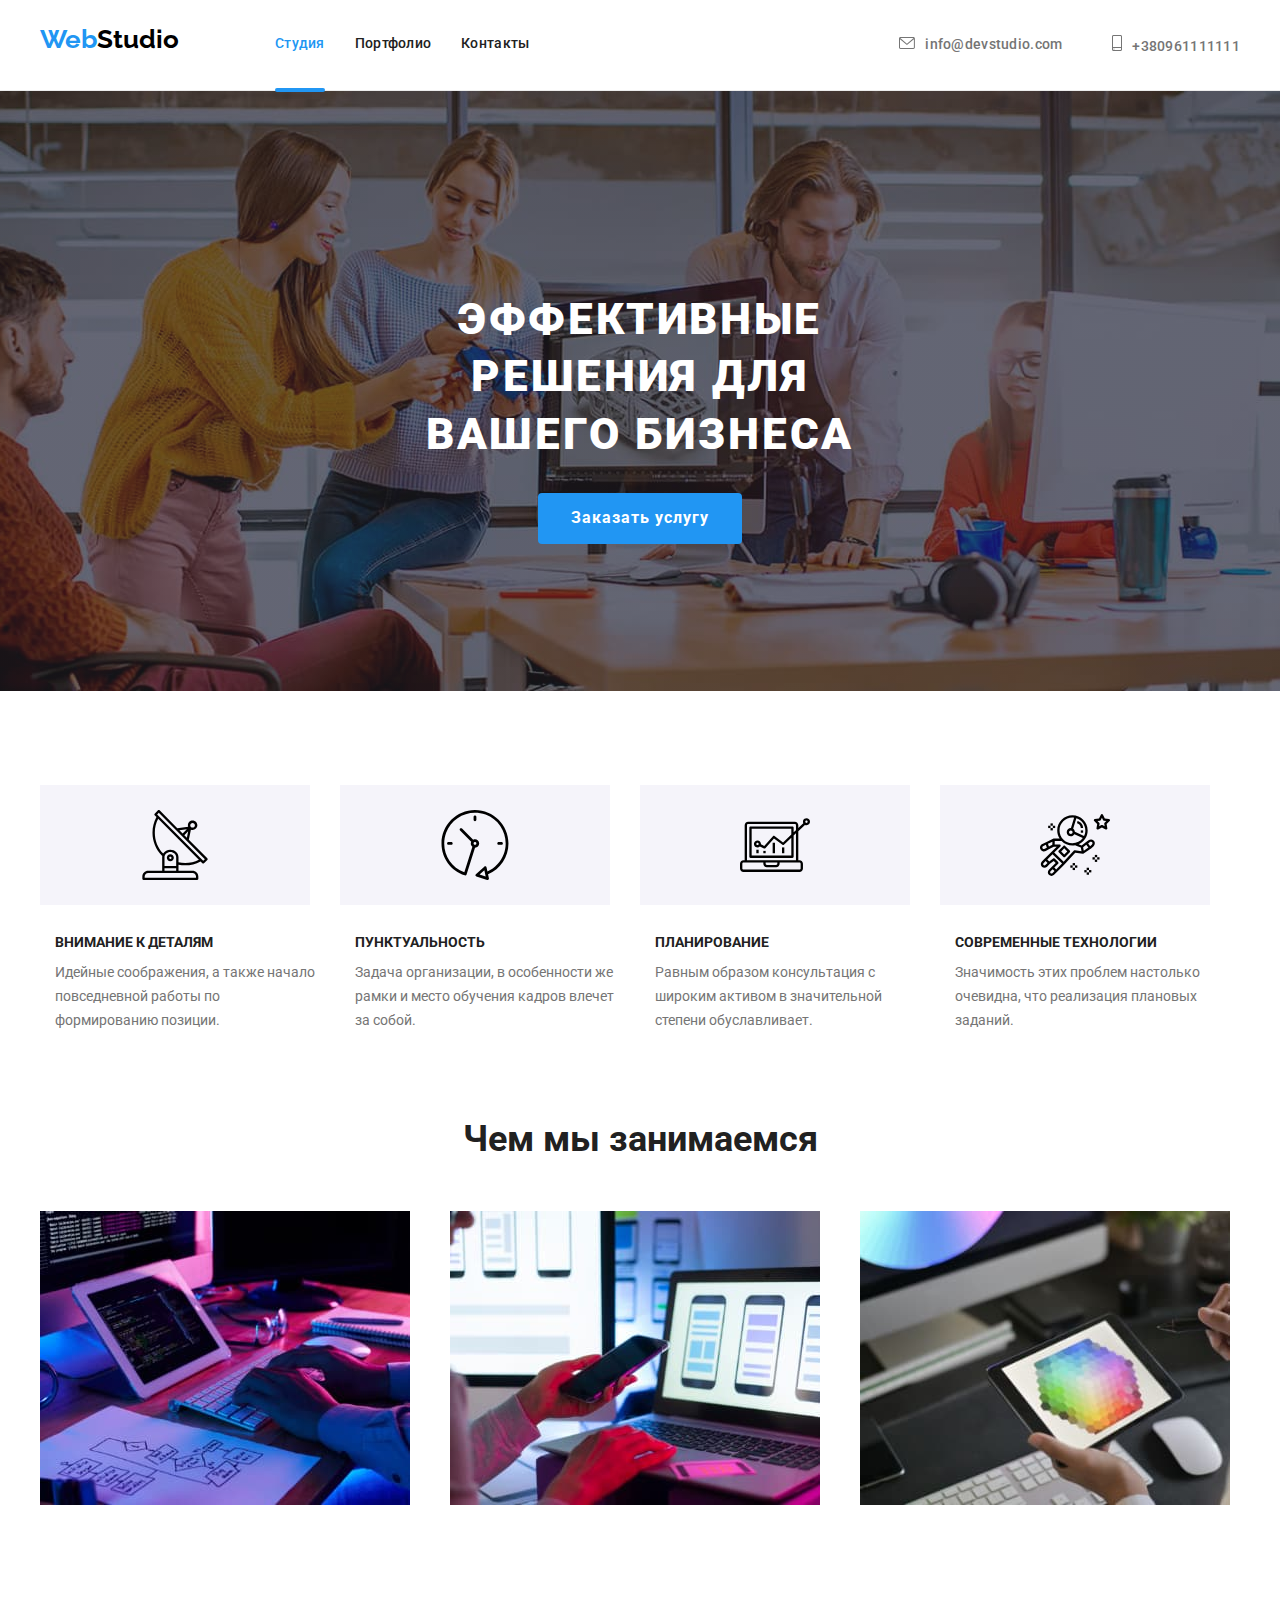
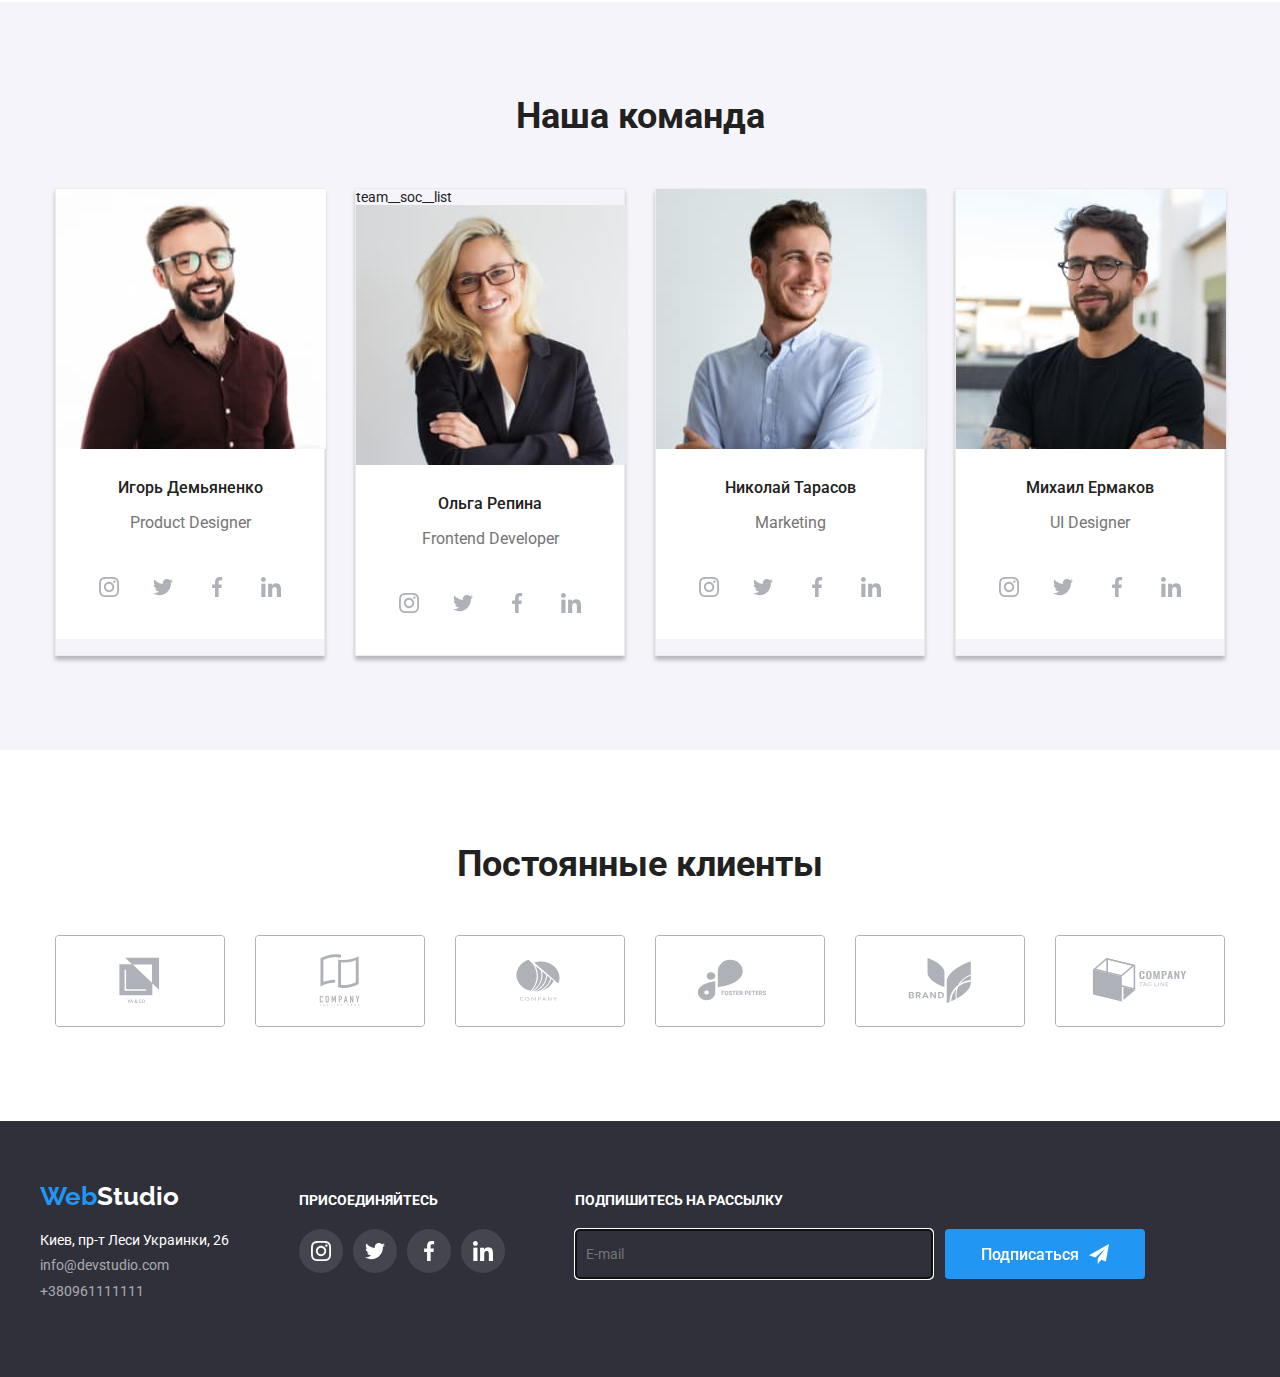
==== commit e5ac22e5: "hw-07" ====
--- a/index.html
+++ b/index.html
@@ -18,13 +18,13 @@
     <header class="page-header">
       <div class="container main-nav">
         <nav>
-       <a class="logo page-header__logo link" href="/">Web<span class="logo-studio link">Studio</span></a>
+       <a class="page-header__link link" href="/">Web<span class="page-header__logo link">Studio</span></a>
     
     <!-------------------- Навигация -------------------->
        <ul class="site-nav list">
-         <li class="site-nav__item stripe-current "><a href="./index.html" class="link link-current">Студия</a></li>
-         <li class="site-nav__item"><a href="./portfolio.html" class="link">Портфолио</a></li>
-         <li class="site-nav__item"><a href="" class="link">Контакты</a></li>
+         <li class="site-nav__item stripe-current "><a href="./index.html" class="site-nav__link link link-current">Студия</a></li>
+         <li class="site-nav__item"><a href="./portfolio.html" class="site-nav__link link">Портфолио</a></li>
+         <li class="site-nav__item"><a href="" class="site-nav__link link">Контакты</a></li>
          </ul>
      </nav>
          
@@ -48,9 +48,9 @@
 
       <!--------------------- Hero -------------------------->
       <main>
-       <section class="hero hero-fone">        
-        <h1 class="hero-title">Эффективные решения для вашего бизнеса</h1>
-        <button data-modal-open type="button" class="top-btn">Заказать услугу</button>
+       <section class="hero">        
+        <h1 class="hero__title">Эффективные решения для вашего бизнеса</h1>
+        <button data-modal-open type="button" class="hero__btn">Заказать услугу</button>
        </section>
     
 
@@ -131,7 +131,7 @@
             <div class="team__about">
             <h3 class="team__title">Игорь Демьяненко</h3>
             <p class="team__profession">Product Designer</p>
-            <ul class="team-soc-list list">
+            <ul class="team__soc__list list">
               <li class="team-soc-item">
                 <a href="" class="team-soc-link">
                   <svg class="team-soc-icon" width="20px" height="20px">
@@ -163,12 +163,12 @@
             </ul>
           </div>
           </li>
-           <li class="team__member">
+           <li class="team__member">team__soc__list
             <img class="team__pic" src="./images/img-2.jpg" alt="Член команды 2" width="270">
             <div class="team__about">
             <h3 class="team__title">Ольга Репина</h3>
             <p class="team__profession">Frontend Developer</p>
-            <ul class="team-soc-list list">
+            <ul class="team__soc__list list">
               <li class="team-soc-item">
                 <a href="" class="team-soc-link">
                   <svg class="team-soc-icon" width="20px" height="20px">
@@ -205,7 +205,7 @@
             <div class="team__about">
             <h3 class="team__title">Николай Тарасов</h3>
             <p class="team__profession">Marketing</p>
-            <ul class="team-soc-list list">
+            <ul class="team__soc__list list">
               <li class="team-soc-item">
                 <a href="" class="team-soc-link">
                   <svg class="team-soc-icon" width="20px" height="20px">
@@ -242,7 +242,7 @@
             <div class="team__about">
             <h3 class="team__title">Михаил Ермаков</h3>
             <p class="team__profession">UI Designer</p>
-            <ul class="team-soc-list list">
+            <ul class="team__soc__list list">
               <li class="team-soc-item">
                 <a href="" class="team-soc-link">
                   <svg class="team-soc-icon" width="20px" height="20px">
@@ -424,7 +424,7 @@
        <div class="modal-field">
       <label for="user-name" class="modal-label">Имя</label>
       <div class="modal-field-wrap">
-      <input type="text" class="modal-input" name="user-name" id="user-name" placeholder="Имя" autocomplete="name">
+      <input type="text" class="modal-input" name="user-name" id="user-name"  autocomplete="name">
       <svg class="modal-icon" width="18" height="18">
         <use href="./images/icons.svg#icon-person-black-18dp-1-2"></use>
       </svg>
@@ -434,7 +434,7 @@
       <div class="modal-field">
       <label for="user-tel" class="modal-label">Телефон</label>
       <div class="modal-field-wrap">
-      <input type="text" class="modal-input" name="user-tel" id="user-tel" placeholder="Телефон" autocomplete="tel">
+      <input type="text" class="modal-input" name="user-tel" id="user-tel"  autocomplete="tel">
       <svg class="modal-icon" width="18" height="18">
         <use href="./images/icons.svg#icon-phone-black-18dp-1"></use>
       </svg>
@@ -443,7 +443,7 @@
       <div class="modal-field">
       <label for="user-email" class="modal-label">Почта</label>
       <div class="modal-field-wrap">
-      <input type="text" class="modal-input" name="user-email" id="user-email" placeholder="Почта" autocomplete="email">
+      <input type="text" class="modal-input" name="user-email" id="user-email" autocomplete="email">
       <svg class="modal-icon" width="18" height="18">
         <use href="./images/icons.svg#icon-email-black-18dp-1"></use>
       </svg>
@@ -457,7 +457,7 @@
 
 <div class="modal-fielf">
   <input type="checkbox" name="privacy" id="privacy" value="privacy" class="modal-check visually-hidden"/>
-  <label for="privacy" class="check-text">Соглашаюсь с рассылкой и принимаю    
+  <label for="privacy" class="check-text">Соглашаюсь с рассылкой и принимаю &nbsp    
     <a class="form-privacy" href=" ">Условия договора</a></label>
 </div>
 
--- a/css/styles.css
+++ b/css/styles.css
@@ -80,25 +80,24 @@
     
 
 /*-------------Лого--------------*/
-    .logo {
+.page-header__link {
     font-family: 'Raleway', sans-serif;
     font-weight: 700;
     font-size: 26px;
     line-height: 1.17;
-    color: #2196F3;}
-
-    .logo-studio {color: #000000;}
-    
-    .page-header__logo {margin-right: 93px;}
-
+    color: #2196F3;
+    margin-right: 93px;}
+
+.page-header__logo {color: #000000;}
+    
 
 /*----------Навигация----------*/
 
-    .site-nav {
+.site-nav {
     display: inline-flex;
     align-items: center;}
 
-    .site-nav .link {
+.site-nav .site-nav__link {
     display: block;
     color: var(--primary-text-color);
     font-weight: 500;
@@ -108,18 +107,18 @@
     transition-timing-function: cubic-bezier(0.4, 0, 0.2, 1);}
 
     
-    .site-nav .link:hover {color: var(--accent-color);}
-    .site-nav .link:focus {color: var(--accent-color);}
-    
-    .site-nav .link-current {
+.site-nav .site-nav__link:hover {color: var(--accent-color);}
+.site-nav .site-nav__link:focus {color: var(--accent-color);}
+    
+.site-nav .link-current {
     font-weight: 500;
     color: var(--accent-color); }
 
-    .site-nav__item:not(:last-child) {
+.site-nav__item:not(:last-child) {
     margin-right:30px;}
 
     
-    .site-nav__item::after {
+.site-nav__item::after {
     position: relative;
     bottom: -30px;
     content: "";
@@ -133,15 +132,9 @@
     transition-timing-function: cubic-bezier(0.4, 0, 0.2, 1);}
 
         
-    .stripe-current.site-nav__item::after  {opacity: 1;}
-
-    .adress-nav .link {color: var(--primary-text-color);
-    font-weight: 500;
-    line-height: 0.87;
-    letter-spacing: 0.02em;}
-    
-    .adress-nav .link:hover {color: var(--accent-color);}
-    .adress-nav .link:focus {color: var(--accent-color);}
+.stripe-current.site-nav__item::after  {opacity: 1;}
+
+   
 
 
 /* <------------------Контакты---------------------->  */
@@ -184,9 +177,18 @@
     align-items: center;}
 
 
+    .adress-nav .link {color: var(--primary-text-color);
+    font-weight: 500;
+    line-height: 0.87;
+    letter-spacing: 0.02em;}
+        
+    .adress-nav .link:hover {color: var(--accent-color);}
+    .adress-nav .link:focus {color: var(--accent-color);}
+
+
 /* ------------------Полоски------------ */
 
-    .main-nav {
+.main-nav {
     display: flex;
     align-items: center;
     justify-content: space-between;}
@@ -195,12 +197,10 @@
    
 /*---------------------Hero------------------*/
 
-    .hero {
+.hero {
     text-align: center;
     padding: 200px 390px;
-    background-color: #2F303A;}
-
-    .hero-fone {
+    background-color: #2F303A;
     max-width: 1600px;
     height: 600px;
     margin-left: auto;
@@ -211,7 +211,7 @@
     background-size: cover;}
 
 
-    .hero-title {
+.hero__title {
     font-weight: 900;
     margin-top: 0;
     margin-bottom: 30px;
@@ -221,7 +221,7 @@
     text-transform: uppercase;
     color: var(--primary-white-color);}
 
-    .top-btn {
+    .hero__btn {
     cursor: pointer;
     border: 1px solid transparent;
     border-radius: 4px;
@@ -268,7 +268,7 @@
     font-weight: 700;
     line-height: 1.14;}
 
-    .pec__item{
+    .pec__item {
     margin-right: 30px;
     width: 270px;
     height: 120px;}
@@ -276,7 +276,8 @@
     .pec__item:last-child {margin-right: 0;}
 
     .pec 
-    {display: flex;}
+    {display: flex;
+        justify-content: center;}
 
     .pec__title {
     margin-top: 0;
@@ -350,22 +351,20 @@
     padding-bottom: 16px;}
 
 
-/* ------------social----------- */
-
-.team_ {
-display: flex;
-justify-content: center;
-padding-bottom: 30px;
-}
-
-.team-soc-item {
-width: 44px;
-height: 44px;
-}
-
-.team-soc-item + .team-soc-item {margin-left: 10px;}
-
-.team-soc-link {
+/* ------------team-social-icon----------- */
+
+    .team__soc__list {
+    display: flex;
+    justify-content: center;
+    padding-bottom: 30px;}
+
+    .team-soc-item {
+    width: 44px;
+    height: 44px;}
+
+    .team-soc-item + .team-soc-item {margin-left: 10px;}
+
+    .team-soc-link {
     width: 100%;
     height: 100%;
     background-color: var(--primary-white-color);
@@ -375,18 +374,16 @@
     border-radius: 50%;
     color: #AFB1B8;
     transition-duration: 250ms;
-    transition-timing-function: cubic-bezier(0.4, 0, 0.2, 1);
-}
-
-.team-soc-icon {fill: currentColor;}
-
-.team-soc-link:hover {
+    transition-timing-function: cubic-bezier(0.4, 0, 0.2, 1);}
+
+    .team-soc-icon {fill: currentColor;}
+
+    .team-soc-link:hover {
     background-color: var(--accent-color);
-    color: var(--primary-white-color);
-}
-
-
-    /*Футер*/
+    color: var(--primary-white-color);}
+
+
+/*Футер*/
 
     
     .footer-item {display: flex;
@@ -688,170 +685,165 @@
 
         /* --------------------------Modal------------------------ */
 
-.backdrop {
-    position: absolute;
-    top: 0;
-    left: 0;
-    width: 100vw;
-    height: 100vh;
-    background-color: rgba(0, 0, 0, 0.2);
-    transition: opacity 300ms, visibility 300ms;
-}
-
-
-.modal {
-    width: 528px;
-    min-height: 581px;
-    background-color: #FFFFFF;
-    border-radius: 5px;
-    position: absolute;
-    top: 50%;
-    left: 50%;
-    transform: translate(-50%, -50%);
-    padding: 40px ;
-
-      
-}
-
-
-.modal-closed-btn {
-    position: absolute;
-    cursor: pointer;
-    width: 30px;
-    height: 30px;
-    border: 1px solid #999999;
-    border-radius: 50%;
-    top: 8px;
-    right: 8px;
-    color: #000000;
-    background-color: transparent;
-    display: flex;
-    align-items: center;
-    justify-content: center;
-}
-
-.modal-closed-btn:hover {fill:var(--accent-color)}
-
-  
-
-.is-hidden{
-    opacity: 0;
-    pointer-events: none;
-    visibility: hidden;
-}
-
-
-.modal-title {
-   font-size: 18px;
-   font-weight: 600;
-    color: #000000;
-    text-align: center;
-    margin-bottom: 15px;
-}
-
-.modal-input {
-    width: 100%;
-    height: 45px;
-    border: 1px solid #757575;
-    border-radius: 3px;
-    padding-left: 30px;
-}
-
- .modal-field {
-     margin-bottom: 10px;
- }
-
-
-
-.modal-label {color: #757575;
-    font-size: 12px;
-    line-height: 1.16;
-    display: block;
-    margin-bottom: 5px;}
-
-
-.form-input {width: 358px;
-height: 50px;
-border: 1px solid #FFFFFF4D;
-background-color: #2F303A;
-border-radius: 4px;
-padding-left: 10px;}
-
-
-.modal-comment {
-    width: 100%;
-    height: 120px;
-    border: 1px solid #757575;
-    border-radius: 3px;
-    margin-bottom: 10px;
-    padding: 10px;
-    resize: none;
-}
-
-
-.btn.form-list-btn {
-    display: flex;
-    align-items: center;
-    justify-content: center;
-    width: 200px;
-    height: 50px;
-    background-color: #2196F3;
-    color: #FFFFFF;}
-
-    .form-list-btn {
-    position: absolute;
-    left: 162px;}
-
-    .modal-field-wrap {
-    position: relative;
-    }
-
-    .modal-icon {
-        position: absolute;
-        left: 7px;
-        top: 50%;
-        transform: translateY(-50%);
-        fill: currentColor;
-    }
-    
-    /* .modal-input:hover {
-    border-color: var(--accent-color);} */
-    .modal-input:focus {
-        border-color: var(--accent-color);}
-
-
-
-   .modal-input:focus + .modal-icon {fill: var(--accent-color);}
-
-
-   .check-text {display: flex;
-align-items: center;}
-
-   .check-text::before {
-       content: " ";
-       width: 16px;
-       height: 15px;
-       border: 2px solid #303030;
-       border-radius: 3px;
-       margin-right: 5px;   
-   }
-
-   .modal-check:checked + .check-text::before {background-color: var(--accent-color);
-border: none;
-background-image: url(../images/check.svg);
-background-position: center;
-background-repeat: no-repeat;}
-
-
-.form-privacy .link-current{
-    font-weight: 400;
-}
-
-.form-privacy {
-
-font-size: 14px;
-line-height: 1.71;
-vertical-align: top}
-
-
-
+        .backdrop {
+            position: absolute;
+            top: 0;
+            left: 0;
+            width: 100vw;
+            height: 100vh;
+            background-color: rgba(0, 0, 0, 0.2);
+            transition: opacity 300ms, visibility 300ms;
+        }
+        
+        
+        .modal {
+            width: 528px;
+            min-height: 581px;
+            background-color: #FFFFFF;
+            border-radius: 5px;
+            position: absolute;
+            top: 50%;
+            left: 50%;
+            transform: translate(-50%, -50%);
+            padding: 40px ;
+        
+              
+        }
+        
+        
+        .modal-closed-btn {
+            position: absolute;
+            cursor: pointer;
+            width: 30px;
+            height: 30px;
+            border: 1px solid rgba(33, 33, 33, 0.2);
+            border-radius: 50%;
+            top: 8px;
+            right: 8px;
+            color: #000000;
+            background-color: transparent;
+            display: flex;
+            align-items: center;
+            justify-content: center;
+        }
+        
+        .modal-closed-btn:hover {fill:var(--accent-color)}
+        
+          
+        
+        .is-hidden{
+            opacity: 0;
+            pointer-events: none;
+            visibility: hidden;
+        }
+        
+        
+        .modal-title {
+           font-size: 18px;
+           font-weight: 600;
+            color: #000000;
+            text-align: center;
+            margin-bottom: 15px;
+        }
+        
+        .modal-input {
+            width: 100%;
+            height: 45px;
+            border: 1px solid rgba(33, 33, 33, 0.2);
+            border-radius: 3px;
+            padding-left: 30px;
+            outline: none;
+        }
+        
+         .modal-field {
+             margin-bottom: 10px;
+         }
+        
+        
+        
+        .modal-label {color: rgba(33, 33, 33, 0.2);
+            font-size: 12px;
+            line-height: 1.16;
+            display: block;
+            margin-bottom: 5px;}
+        
+        
+        .form-input {width: 358px;
+        height: 50px;
+        border: 1px solid #FFFFFF4D;
+        background-color: #2F303A;
+        border-radius: 4px;
+        padding-left: 10px;}
+        
+        
+        .modal-comment {
+            width: 100%;
+            height: 120px;
+            border: 1px solid rgba(33, 33, 33, 0.2);
+            border-radius: 3px;
+            margin-bottom: 10px;
+            padding: 10px;
+            resize: none;
+            outline: none;
+        }
+        
+        .modal-comment:focus {
+            border-color: var(--accent-color);}
+        
+        
+        .btn.form-list-btn {
+            display: flex;
+            align-items: center;
+            justify-content: center;
+            width: 200px;
+            height: 50px;
+            background-color: #2196F3;
+            color: #FFFFFF;}
+        
+            .form-list-btn {
+            position: absolute;
+            left: 162px;}
+        
+            .modal-field-wrap {
+            position: relative;
+            }
+        
+            .modal-icon {
+                position: absolute;
+                left: 7px;
+                top: 50%;
+                transform: translateY(-50%);
+                fill: currentColor;
+            }
+            
+            .modal-input:focus {
+            border-color: var(--accent-color);}
+            /* .modal-input:focus {
+                border-color: var(--accent-color);} */
+        
+        
+        
+           .modal-input:focus + .modal-icon {fill: var(--accent-color);}
+        
+        
+           .check-text {display: flex;
+        align-items: center;
+        }
+        
+           .check-text::before {
+               content: " ";
+               width: 16px;
+               height: 15px;
+               border: 2px solid #303030;
+               border-radius: 3px;
+               margin-right: 5px;   
+           }
+        
+           .modal-check:checked + .check-text::before {
+               background-color: var(--accent-color);
+               border: none;
+               background-image: url(../images/check.svg);
+               background-position: center;
+               background-repeat: no-repeat;}
+        
+        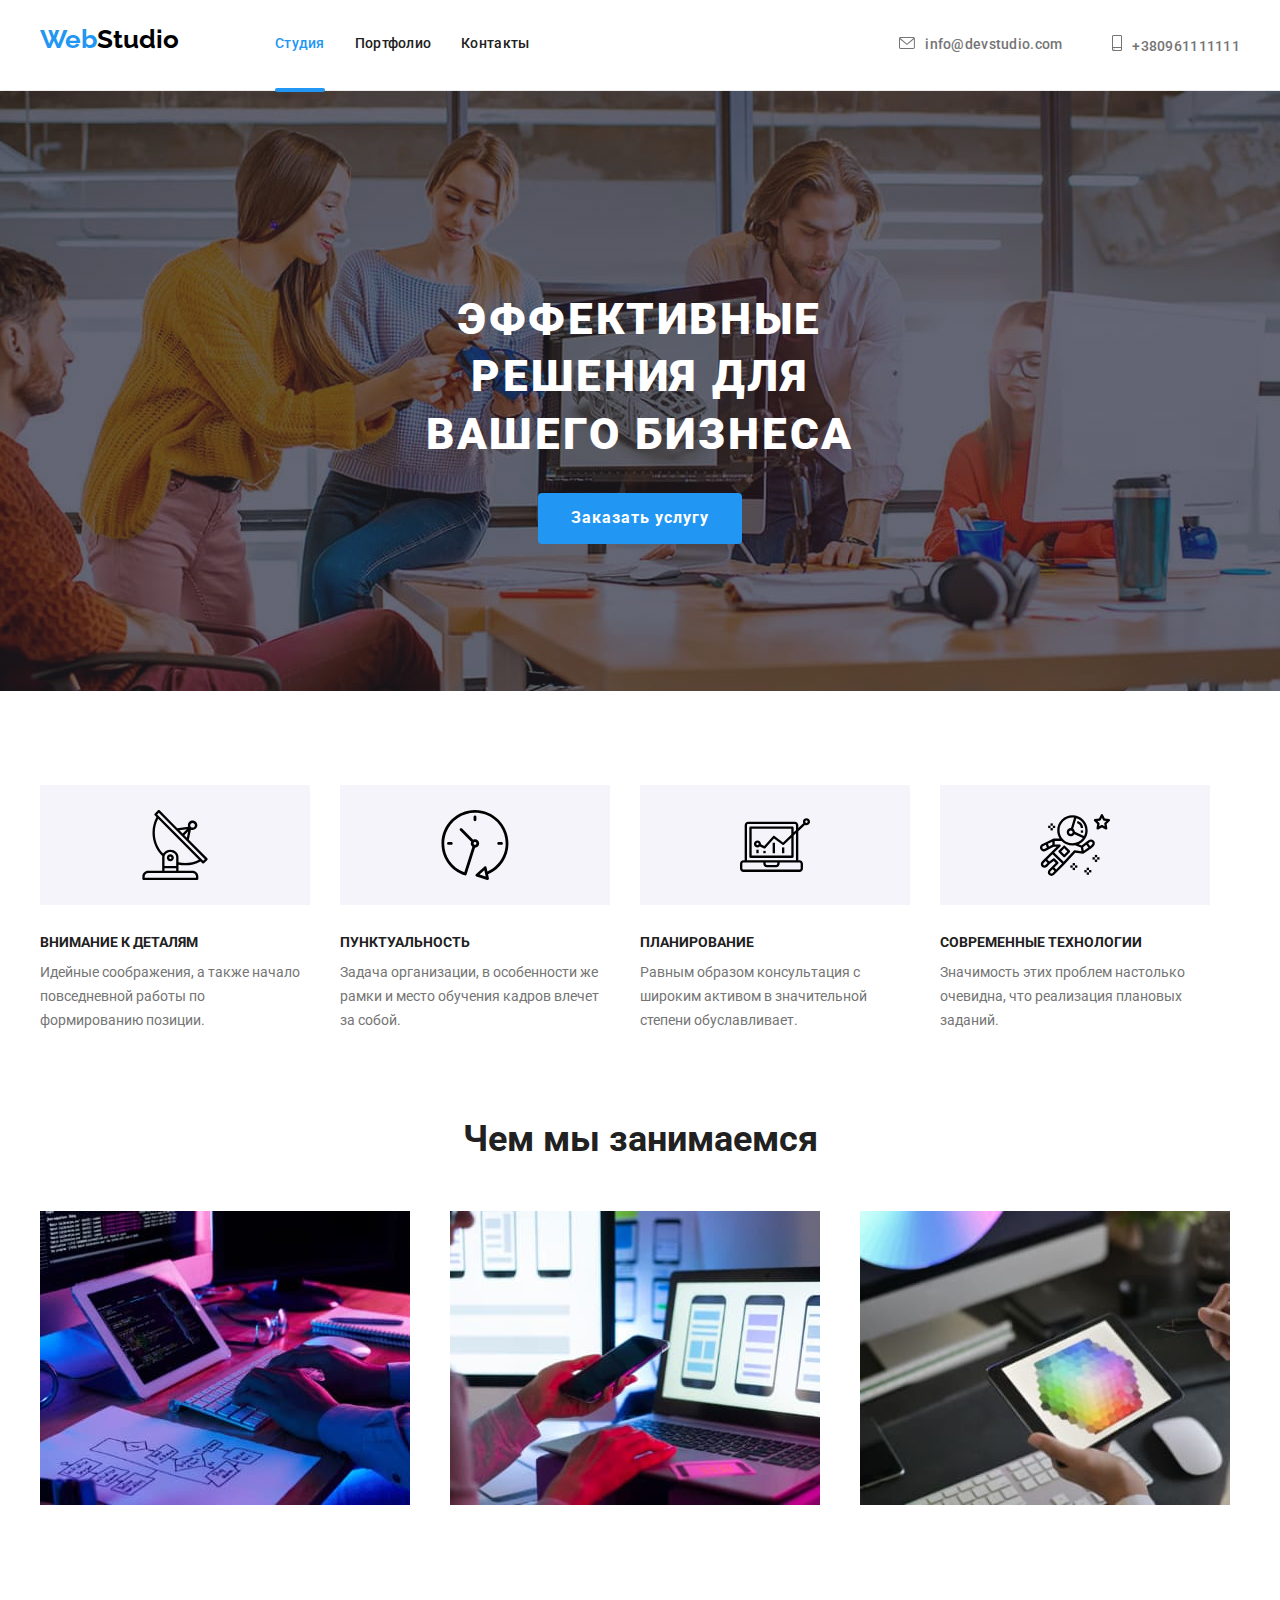
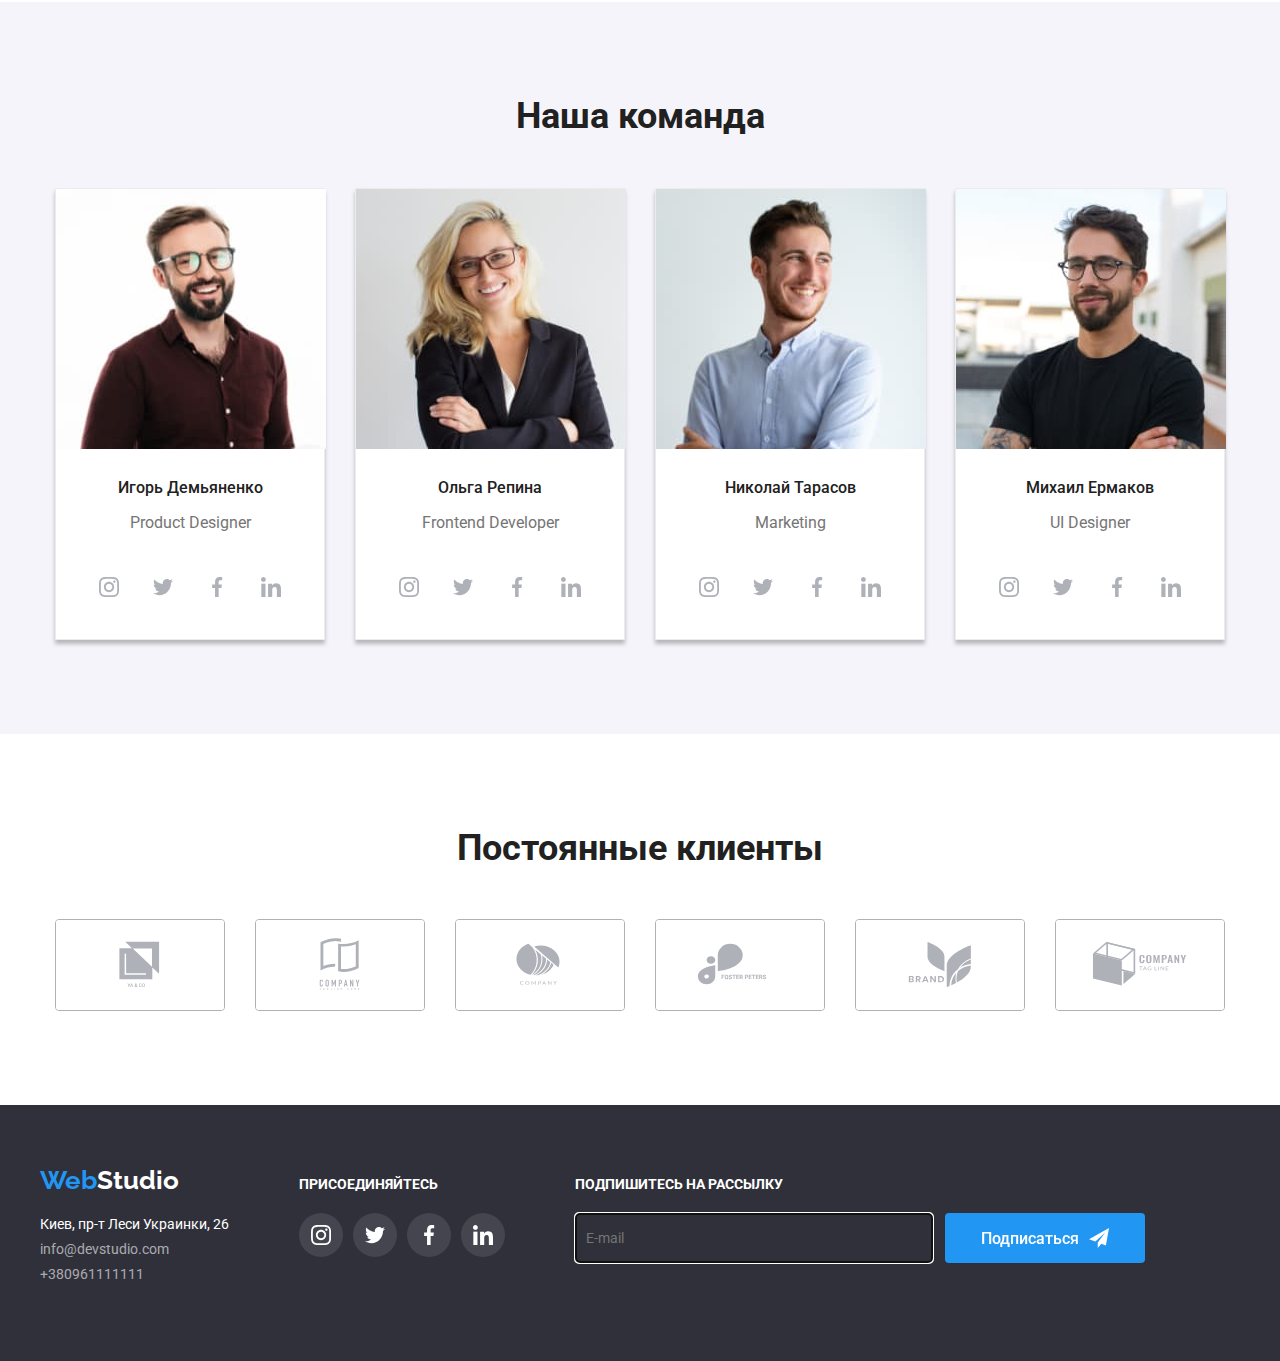
==== commit 1b0f81af: "hw-07" ====
--- a/index.html
+++ b/index.html
@@ -21,8 +21,9 @@
        <a class="page-header__link link" href="/">Web<span class="page-header__logo link">Studio</span></a>
     
     <!-------------------- Навигация -------------------->
-       <ul class="site-nav list">
-         <li class="site-nav__item stripe-current "><a href="./index.html" class="site-nav__link link link-current">Студия</a></li>
+       
+    <ul class="site-nav  list">
+         <li class="site-nav__item stripe-current"><a href="./index.html" class="site-nav__link link link-current">Студия</a></li>
          <li class="site-nav__item"><a href="./portfolio.html" class="site-nav__link link">Портфолио</a></li>
          <li class="site-nav__item"><a href="" class="site-nav__link link">Контакты</a></li>
          </ul>
@@ -58,47 +59,47 @@
       <section class="section">
         <div class="container">
         <h2 hidden class="section-title">Преимущества</h2>
-        <ul class="pec__icon list">
-          <li class="pec__icon__item">
-            <svg class="pec__icon" width="70px" height="70px">
+        <ul class="pec list">
+          <li class="pec__item">
+            <svg class="pec-icon" width="70px" height="70px">
                 <use href="./images/icons.svg#icon-antenna"></use>
               </svg>
           </li>
-          <li class="pec__icon__item">
-            <svg class="pec__icon" width="70px" height="70px">
+          <li class="pec__item">
+            <svg class="pec-icon" width="70px" height="70px">
                 <use href="./images/icons.svg#icon-clock"></use>
               </svg>
           </li>
-            <li class="pec__icon__item">
-              <svg class="pec__icon" width="70px" height="70px">
+            <li class="pec__item">
+              <svg class="pec-icon" width="70px" height="70px">
                 <use href="./images/icons.svg#icon-diagram"></use>
               </svg>
             </li>
-            <li class="pec__icon__item">
-              <svg class="pec__icon" width="70px" height="70px">
+            <li class="pec__item">
+              <svg class="pec-icon" width="70px" height="70px">
                 <use href="./images/icons.svg#icon-astronaut"></use>
               </svg>
             </li>       
         </ul>
-         <ul class="pec list">
-          <li class="pec__item">
-            <h3 class="pec__title">Внимание к деталям</h3>
-            <p class="pec__about">Идейные соображения, а также начало повседневной работы по формированию позиции.</p>
+          <ul class="peculiarities list">
+          <li class="peculiarities__item">
+            <h3 class="peculiarities__title">Внимание к деталям</h3>
+            <p class="peculiarities__about">Идейные соображения, а также начало повседневной работы по формированию позиции.</p>
              </li>
-             <li class="pec__item">
-              <h3 class="pec__title">Пунктуальность</h3>
-            <p class="pec__about">Задача организации, в особенности же рамки и место обучения кадров влечет за собой.</p>
+             <li class="peculiarities__item">
+              <h3 class="peculiarities__title">Пунктуальность</h3>
+            <p class="peculiarities__about">Задача организации, в особенности же рамки и место обучения кадров влечет за собой.</p>
             </li>
-              <li class="pec__item">
-                <h3 class="pec__title">Планирование</h3>
-            <p class="pec__about">Равным образом консультация с широким активом в значительной степени обуславливает.</p>
-          </li>
-           <li class="pec__item">
-            <h3 class="pec__title">Современные технологии</h3>
-            <p class="pec__about">Значимость этих проблем настолько очевидна, что реализация плановых заданий.</p>
+              <li class="peculiarities__item">
+                <h3 class="peculiarities__title">Планирование</h3>
+            <p class="peculiarities__about">Равным образом консультация с широким активом в значительной степени обуславливает.</p>
+          </li>
+           <li class="peculiarities__item">
+            <h3 class="peculiarities__title">Современные технологии</h3>
+            <p class="peculiarities__about">Значимость этих проблем настолько очевидна, что реализация плановых заданий.</p>
             </li>
             </ul>
-     
+      
     </div>
       </section>
 
@@ -107,14 +108,14 @@
       <section class="section padding-bottom">
         <div class="container">
         <h2 class="section-title">Чем мы занимаемся</h2>
-         <ul class="about__item list ">          
-          <li class="item">
+         <ul class="study list ">          
+          <li class="study__item">
           <img src="./images/box1.jpg" alt="Дестопные приложения" width="370" />
         </li>
-         <li class="item">
+         <li class="study__item">
            <img src="./images/box2.jpg" alt="Мобильные приложения" width="370" />
         </li>
-          <li class="item">
+          <li class="study__item">
            <img src="./images/box3.jpg" alt="Графика" width="370" />
         </li>
        </ul>
@@ -126,36 +127,36 @@
         <div class="container">
         <h2 class="section-title">Наша команда</h2>
           <ul class="team list">
-            <li class="team__member">
-            <img class="team__pic" src="./images/img-1.jpg" alt="Член команды 1" width="270">
+            <li class="team__item">
+            <img class="team__img" src="./images/img-1.jpg" alt="Член команды 1" width="270">
             <div class="team__about">
             <h3 class="team__title">Игорь Демьяненко</h3>
             <p class="team__profession">Product Designer</p>
-            <ul class="team__soc__list list">
-              <li class="team-soc-item">
-                <a href="" class="team-soc-link">
-                  <svg class="team-soc-icon" width="20px" height="20px">
+            <ul class="team-soc__list list">
+              <li class="team-soc__item">
+                <a href="" class="team-soc__link">
+                  <svg class="team-soc__icon" width="20px" height="20px">
                     <use href="./images/icons.svg#icon-instagram"></use>
                   </svg>
                 </a>
               </li>
-              <li class="team-soc-item">
-                <a href="" class="team-soc-link">
-                  <svg class="team-soc-icon" width="20px" height="20px">
+              <li class="team-soc__item">
+                <a href="" class="team-soc__link">
+                  <svg class="team-soc__icon" width="20px" height="20px">
                     <use href="./images/icons.svg#icon-twitter"></use>
                   </svg>
                 </a>
               </li>
-              <li class="team-soc-item">
-                <a href="" class="team-soc-link">
-                  <svg class="team-soc-icon" width="20px" height="20px">
+              <li class="team-soc__item">
+                <a href="" class="team-soc__link">
+                  <svg class="team-soc__icon" width="20px" height="20px">
                     <use href="./images/icons.svg#icon-facebook"></use>
                   </svg>
                 </a>
               </li>
-              <li class="team-soc-item">
-                <a href="" class="team-soc-link">
-                  <svg class="team-soc-icon" width="20px" height="20px">
+              <li class="team-soc__item">
+                <a href="" class="team-soc__link">
+                  <svg class="team-soc__icon" width="20px" height="20px">
                     <use href="./images/icons.svg#icon-linkedin"></use>
                   </svg>
                 </a>
@@ -163,36 +164,36 @@
             </ul>
           </div>
           </li>
-           <li class="team__member">team__soc__list
-            <img class="team__pic" src="./images/img-2.jpg" alt="Член команды 2" width="270">
+           <li class="team__item">
+            <img class="team__img" src="./images/img-2.jpg" alt="Член команды 2" width="270">
             <div class="team__about">
             <h3 class="team__title">Ольга Репина</h3>
             <p class="team__profession">Frontend Developer</p>
-            <ul class="team__soc__list list">
-              <li class="team-soc-item">
-                <a href="" class="team-soc-link">
-                  <svg class="team-soc-icon" width="20px" height="20px">
+            <ul class="team-soc__list list">
+              <li class="team-soc__item">
+                <a href="" class="team-soc__link">
+                  <svg class="team-soc__icon" width="20px" height="20px">
                     <use href="./images/icons.svg#icon-instagram"></use>
                   </svg>
                 </a>
               </li>
-              <li class="team-soc-item">
-                <a href="" class="team-soc-link">
-                  <svg class="team-soc-icon" width="20px" height="20px">
+              <li class="team-soc__item">
+                <a href="" class="team-soc__link">
+                  <svg class="team-soc__icon" width="20px" height="20px">
                     <use href="./images/icons.svg#icon-twitter"></use>
                   </svg>
                 </a>
               </li>
-              <li class="team-soc-item">
-                <a href="" class="team-soc-link">
-                  <svg class="team-soc-icon" width="20px" height="20px">
+              <li class="team-soc__item">
+                <a href="" class="team-soc__link">
+                  <svg class="team-soc__icon" width="20px" height="20px">
                     <use href="./images/icons.svg#icon-facebook"></use>
                   </svg>
                 </a>
               </li>
-              <li class="team-soc-item">
-                <a href="" class="team-soc-link">
-                  <svg class="team-soc-icon" width="20px" height="20px">
+              <li class="team-soc__item">
+                <a href="" class="team-soc__link">
+                  <svg class="team-soc__icon" width="20px" height="20px">
                     <use href="./images/icons.svg#icon-linkedin"></use>
                   </svg>
                 </a>
@@ -200,36 +201,36 @@
             </ul>
           
           </li>
-            <li class="team__member">
-            <img class="team__pic" src="./images/img-3.jpg" alt="Член команды 3" width="270">
+            <li class="team__item">
+            <img class="team__img" src="./images/img-3.jpg" alt="Член команды 3" width="270">
             <div class="team__about">
             <h3 class="team__title">Николай Тарасов</h3>
             <p class="team__profession">Marketing</p>
-            <ul class="team__soc__list list">
-              <li class="team-soc-item">
-                <a href="" class="team-soc-link">
-                  <svg class="team-soc-icon" width="20px" height="20px">
+            <ul class="team-soc__list list">
+              <li class="team-soc__item">
+                <a href="" class="team-soc__link">
+                  <svg class="team-soc__icon" width="20px" height="20px">
                     <use href="./images/icons.svg#icon-instagram"></use>
                   </svg>
                 </a>
               </li>
-              <li class="team-soc-item">
-                <a href="" class="team-soc-link">
-                  <svg class="team-soc-icon" width="20px" height="20px">
+              <li class="team-soc__item">
+                <a href="" class="team-soc__link">
+                  <svg class="team-soc__icon" width="20px" height="20px">
                     <use href="./images/icons.svg#icon-twitter"></use>
                   </svg>
                 </a>
               </li>
-              <li class="team-soc-item">
-                <a href="" class="team-soc-link">
-                  <svg class="team-soc-icon" width="20px" height="20px">
+              <li class="team-soc__item">
+                <a href="" class="team-soc__link">
+                  <svg class="team-soc__icon" width="20px" height="20px">
                     <use href="./images/icons.svg#icon-facebook"></use>
                   </svg>
                 </a>
               </li>
-              <li class="team-soc-item">
-                <a href="" class="team-soc-link">
-                  <svg class="team-soc-icon" width="20px" height="20px">
+              <li class="team-soc__item">
+                <a href="" class="team-soc__link">
+                  <svg class="team-soc__icon" width="20px" height="20px">
                     <use href="./images/icons.svg#icon-linkedin"></use>
                   </svg>
                 </a>
@@ -237,36 +238,36 @@
             </ul>
           </div>
           </li>
-          <li class="team__member">
-            <img class="team__pic" src="./images/img-4.jpg" alt="Член команды 4" width="270">
+          <li class="team__item">
+            <img class="team__img" src="./images/img-4.jpg" alt="Член команды 4" width="270">
             <div class="team__about">
             <h3 class="team__title">Михаил Ермаков</h3>
             <p class="team__profession">UI Designer</p>
-            <ul class="team__soc__list list">
-              <li class="team-soc-item">
-                <a href="" class="team-soc-link">
-                  <svg class="team-soc-icon" width="20px" height="20px">
+            <ul class="team-soc__list list">
+              <li class="team-soc__item">
+                <a href="" class="team-soc__link">
+                  <svg class="team-soc__icon" width="20px" height="20px">
                     <use href="./images/icons.svg#icon-instagram"></use>
                   </svg>
                 </a>
               </li>
-              <li class="team-soc-item">
-                <a href="" class="team-soc-link">
-                  <svg class="team-soc-icon" width="20px" height="20px">
+              <li class="team-soc__item">
+                <a href="" class="team-soc__link">
+                  <svg class="team-soc__icon" width="20px" height="20px">
                     <use href="./images/icons.svg#icon-twitter"></use>
                   </svg>
                 </a>
               </li>
-              <li class="team-soc-item">
-                <a href="" class="team-soc-link">
-                  <svg class="team-soc-icon" width="20px" height="20px">
+              <li class="team-soc__item">
+                <a href="" class="team-soc__link">
+                  <svg class="team-soc__icon" width="20px" height="20px">
                     <use href="./images/icons.svg#icon-facebook"></use>
                   </svg>
                 </a>
               </li>
-              <li class="team-soc-item">
-                <a href="" class="team-soc-link">
-                  <svg class="team-soc-icon" width="20px" height="20px">
+              <li class="team-soc__item">
+                <a href="" class="team-soc__link">
+                  <svg class="team-soc__icon" width="20px" height="20px">
                     <use href="./images/icons.svg#icon-linkedin"></use>
                   </svg>
                 </a>
@@ -281,51 +282,51 @@
     </main>
 
 
-    <!-- Постоянные клиенты -->
+    <!----------------- Постоянные клиенты ------------------------>
 
 
     <section class="section">
       <div class="container">
         <h2 class="section-title">Постоянные клиенты</h2>
-        <ul class="customers-list list">
-          <li class="customers-item">
-            <a href="" class="customers-link">
-              <svg class="customers-icon" width="106px" height="60px">
+        <ul class="customers list">
+          <li class="customers__item">
+            <a href="" class="customers__link">
+              <svg class="customers__icon" width="106px" height="60px">
                 <use href="./images/icons.svg#icon-Logo-1"></use>
               </svg>
             </a>
           </li>
-          <li class="customers-item">
-            <a href="" class="customers-link">
-              <svg class="customers-icon" width="106px" height="60px">
+          <li class="customers__item">
+            <a href="" class="customers__link">
+              <svg class="customers__icon" width="106px" height="60px">
                 <use href="./images/icons.svg#icon-Logo-2"></use>
               </svg>
             </a>
           </li>
-          <li class="customers-item">
-            <a href="" class="customers-link">
-              <svg class="customers-icon" width="106px" height="60px">
+          <li class="customers__item">
+            <a href="" class="customers__link">
+              <svg class="customers__icon" width="106px" height="60px">
                 <use href="./images/icons.svg#icon-Logo-3"></use>
               </svg>
             </a>
           </li>
-          <li class="customers-item">
-            <a href="" class="customers-link">
-              <svg class="customers-icon" width="106px" height="60px">
+          <li class="customers__item">
+            <a href="" class="customers__link">
+              <svg class="customers__icon" width="106px" height="60px">
                 <use href="./images/icons.svg#icon-Logo-4"></use>
               </svg>
             </a> 
           </li>
-          <li class="customers-item">
-            <a href="" class="customers-link">
-              <svg class="customers-icon" width="106px" height="60px">
+          <li class="customers__item">
+            <a href="" class="customers__link">
+              <svg class="customers__icon" width="106px" height="60px">
                 <use href="./images/icons.svg#icon-Logo-5"></use>
               </svg>
             </a>
           </li>
-          <li class="customers-item">
-            <a href="" class="customers-link">
-              <svg class="customers-icon" width="106px" height="60px">
+          <li class="customers__item">
+            <a href="" class="customers__link">
+              <svg class="customers__icon" width="106px" height="60px">
                 <use href="./images/icons.svg#icon-Logo-6"></use>
               </svg>
             </a>
@@ -338,49 +339,51 @@
 
 
 
-    <!-- Футер -->
-    <footer class="footer-nav">
-      <div class="container footer-item">
-        <div class="foot-nav">
-       <div class="footer-logo"><a class="footer-logo link" href="/">Web<span class="footer-logostudio link">Studio</span></a></div>
+    <!--------------------- Футер --------------------->
+    <footer class="footer">
+      <div class="container footer__container">
+        <div class="footer__nav">
+       <div class="footer__logo">
+         <a class="footer__logo link" href="/">Web<span class="footer__text link">Studio</span></a>
+        </div>
           <address>
-            <div class="footer">
-            <ul class="adress-footer list">
-            <li class="adress"><a class="post-adress">Киев, пр-т Леси Украинки, 26</a></li>
-            <li class="adress"><a href="mailto:info@devstudio.com" class="link-footer">info@devstudio.com</a></li>
-            <li class="adress"><a href="tel:++380961111111" class="link-footer">+380961111111</a></li>
+            <div class="footer-adress">
+            <ul class="footer-adress__list list">
+            <li class="footer-adress__item"><a class="post-adress">Киев, пр-т Леси Украинки, 26</a></li>
+            <li class="footer-adress__item"><a href="mailto:info@devstudio.com" class="footer-adress__link">info@devstudio.com</a></li>
+            <li class="footer-adress__item"><a href="tel:++380961111111" class="footer-adress__link">+380961111111</a></li>
           </ul>
         </div>           
           </address>
         </div>
       
 <div class="welcome">
-  <h3 class="welcome-title">ПРИСОЕДИНЯЙТЕСЬ</h3>
-    <ul class="welcome-soc-list list">
-    <li class="welcome-soc-item">
-      <a href="" class="welcome-soc-link">
-        <svg class="welcome-soc-icon" width="20px" height="20px">
+  <h3 class="welcome__title">ПРИСОЕДИНЯЙТЕСЬ</h3>
+    <ul class="welcome__list list">
+    <li class="welcome__item">
+      <a href="" class="welcome__link">
+        <svg class="welcome__icon" width="20px" height="20px">
           <use href="./images/icons.svg#icon-instagram"></use>
         </svg>
       </a>
     </li>
-    <li class="welcome-soc-item">
-      <a href="" class="welcome-soc-link">
-        <svg class="welcome-soc-icon" width="20px" height="20px">
+    <li class="welcome__item">
+      <a href="" class="welcome__link">
+        <svg class="welcome__icon" width="20px" height="20px">
           <use href="./images/icons.svg#icon-twitter"></use>
         </svg>
       </a>
     </li>
-    <li class="welcome-soc-item">
-      <a href="" class="welcome-soc-link">
-        <svg class="welcome-soc-icon" width="20px" height="20px">
+    <li class="welcome__item">
+      <a href="" class="welcome__link">
+        <svg class="welcome__icon" width="20px" height="20px">
           <use href="./images/icons.svg#icon-facebook"></use>
         </svg>
       </a>
     </li>
-    <li class="welcome-soc-item">
-      <a href="" class="welcome-soc-link">
-        <svg class="welcome-soc-icon" width="20px" height="20px">
+    <li class="welcome__item">
+      <a href="" class="welcome__link">
+        <svg class="welcome__icon" width="20px" height="20px">
           <use href="./images/icons.svg#icon-linkedin"></use>
         </svg>
       </a>
@@ -388,15 +391,15 @@
   </ul>
 </div>
 
-<div class="footer-list-item list">
-
-  <h3 class="welcome-title">ПОДПИШИТЕСЬ НА РАССЫЛКУ</h3>
-  <form class="footer-form">
-    <input class="form-input" type="email" id="email" name="email"  placeholder="E-mail" autofocus autocomplete="email">
-    <label class="form-label" for="email">
-        <button type="submit" class="btn footer-btn">
+<div class="form__list list">
+
+  <h3 class="welcome__title">ПОДПИШИТЕСЬ НА РАССЫЛКУ</h3>
+  <form class="footer__form">
+    <input class="form__input" type="email" id="email" name="email"  placeholder="E-mail" autofocus autocomplete="email">
+    <label class="form__label" for="email">
+        <button type="submit" class="btn form__btn">
           Подписаться
-          <svg class="btn-link-icon" width="20px" height="20px">
+          <svg class="btn__icon" width="20px" height="20px">
             <use href="./images/icons.svg#icon-icon-send"></use>
           </svg> 
         </button>
@@ -408,22 +411,22 @@
 
   </footer>
 
-
+<!-- ---------------------------Модальное окно------------------- -->
   <form>
     <div class="backdrop is-hidden" data-modal>
     <div class="modal">
-      <button data-modal-close type="button" class="modal-closed-btn">
-        <svg class="modal-btn-icon" width="18px" height="18px">
+      <button data-modal-close type="button" class="modal__closed-btn">
+        <svg class="modal__btn-icon" width="18px" height="18px">
           <use href="./images/icons.svg#icon-close-black-18dp-2-1"></use>
         </svg>
       </button>    
       
-       <p class="modal-title">Оставьте свои данные, мы вам перезвоним</p>
+       <p class="modal__title">Оставьте свои данные, мы вам перезвоним</p>
       
       
-       <div class="modal-field">
-      <label for="user-name" class="modal-label">Имя</label>
-      <div class="modal-field-wrap">
+       <div class="modal__field">
+      <label for="user-name" class="modal__label">Имя</label>
+      <div class="modal__field-wrap">
       <input type="text" class="modal-input" name="user-name" id="user-name"  autocomplete="name">
       <svg class="modal-icon" width="18" height="18">
         <use href="./images/icons.svg#icon-person-black-18dp-1-2"></use>
@@ -431,26 +434,26 @@
     </div>
 
       </div>
-      <div class="modal-field">
-      <label for="user-tel" class="modal-label">Телефон</label>
-      <div class="modal-field-wrap">
+      <div class="modal__field">
+      <label for="user-tel" class="modal__label">Телефон</label>
+      <div class="modal__field-wrap">
       <input type="text" class="modal-input" name="user-tel" id="user-tel"  autocomplete="tel">
       <svg class="modal-icon" width="18" height="18">
         <use href="./images/icons.svg#icon-phone-black-18dp-1"></use>
       </svg>
     </div>
       </div>
-      <div class="modal-field">
-      <label for="user-email" class="modal-label">Почта</label>
-      <div class="modal-field-wrap">
+      <div class="modal__field">
+      <label for="user-email" class="modal__label">Почта</label>
+      <div class="modal__field-wrap">
       <input type="text" class="modal-input" name="user-email" id="user-email" autocomplete="email">
       <svg class="modal-icon" width="18" height="18">
         <use href="./images/icons.svg#icon-email-black-18dp-1"></use>
       </svg>
     </div>
       </div>      
-      <div class="modal-field">
-          <label for="user-comit" class="modal-label">Комментарий</label>
+      <div class="modal__field">
+          <label for="user-comit" class="modal__label">Комментарий</label>
           <textarea name="comment" class="modal-comment"  id="comment" rows="6" placeholder="Введите текст"></textarea>
           
        
--- a/css/styles.css
+++ b/css/styles.css
@@ -221,7 +221,7 @@
     text-transform: uppercase;
     color: var(--primary-white-color);}
 
-    .hero__btn {
+.hero__btn {
     cursor: pointer;
     border: 1px solid transparent;
     border-radius: 4px;
@@ -235,51 +235,50 @@
     line-height: 1.8;
     letter-spacing: 0.06em;
     text-align: center;}
-
-
-    /*---------------------------Особенности-----------------------*/
-    
-    .section-title {
+    
+
+/*---------------------------Особенности-----------------------*/
+    
+.section-title {
     margin-top: 0;
     margin-bottom: 0px;
     font-size: 36px;
     line-height: 1.16;
     text-align: center;
     color: var(--primary-text-color);}
-    
-    .pec__icon {
+        
+        
+.pec {
     display: flex;
     justify-content: center;}
 
-    .pec__icon__item {
+.pec__item {
     width: 270px;
-    height: 120px;
     display: flex;
     flex-direction: column;
     align-items: center;
     justify-content: center;
     background-color: #F5F4FA;
+    height: 120px;
     margin-right: 30px;}
-    
-    .pec .title 
-    {color: var(--primary-text-color);
+   
+.peculiarities {display: flex;}
+
+.peculiarities .title {
+    color: var(--primary-text-color);
     margin-top: 0;
     margin-bottom: 0; 
     font-weight: 700;
     line-height: 1.14;}
-
-    .pec__item {
+    
+.peculiarities__item {
     margin-right: 30px;
     width: 270px;
     height: 120px;}
-
-    .pec__item:last-child {margin-right: 0;}
-
-    .pec 
-    {display: flex;
-        justify-content: center;}
-
-    .pec__title {
+    
+.peculiarities__item:last-child {margin-right: 0;} 
+        
+ .peculiarities__title {
     margin-top: 0;
     margin-bottom: 10px;
     font-size: 14px;
@@ -288,52 +287,51 @@
     text-transform: uppercase;
     color: var(--primary-text-color);
     padding-top: 30px;}
-      
-    .pec__about {
+
+          
+.peculiarities__about {
     margin-top: 0;
     margin-bottom: 0px;
     line-height: 1.71;
     color: var(--secondary-color); }
 
-        
-    /*---------------Чем мы занимаемся----------------*/
-    
-    .about__item{
+      
+/*---------------Чем мы занимаемся----------------*/
+    
+.study {
     display:flex;
     flex-wrap: wrap;}
       
-    .item {
+.study__item {
     width: calc((100% - 60px) / 3);
     margin-right: 30px;}
     
-    .item:last-child {margin-right: 0;}
+.study__item:last-child {margin-right: 0;}
   
-    /*-----------------Наша команда-----------*/
-    .section .team {margin-bottom: 0;}
-
-    .section-title {padding-bottom: 50px;}
-    
-    .team {
+/*-----------------Наша команда---------------*/
+.section .team {margin-bottom: 0;}
+
+.section-title {padding-bottom: 50px;}
+    
+.team {
     background-color: #F5F4FA;
     display: flex;
     flex-wrap: wrap;
     justify-content:center;}
 
-    .team__member {
+.team__item {
     width: 270px;
     box-shadow: 0px 4px 4px rgb(0 0 0 / 25%);    
     margin-right: 30px;
     border: 1px solid #ECECEC;}
 
-    .team__member:last-child {margin-right: 0;}
-
-    .team__pic {display: block;}
-
-    .products-img {display: block;}
-
-    .team__about {background-color: var(--primary-white-color);}
-
-    .team__title
+.team__item:last-child {margin-right: 0;}
+
+.team__img {display: block;}
+
+.team__about {background-color: var(--primary-white-color);}
+
+.team__title
     {font-weight: 500;
     font-size: 16px;
     line-height: 1.18;
@@ -342,7 +340,7 @@
     padding-top: 30px;
     color: var(--primary-text-color);}
 
-    .team__profession 
+.team__profession 
     {font-size: 16px;
     line-height: 1.18;
     text-align: center;
@@ -350,21 +348,22 @@
     margin-bottom: 16px;
     padding-bottom: 16px;}
 
-
+ .products-img {display: block;}
+ 
 /* ------------team-social-icon----------- */
 
-    .team__soc__list {
+.team-soc__list {
     display: flex;
     justify-content: center;
     padding-bottom: 30px;}
 
-    .team-soc-item {
+.team-soc__item {
     width: 44px;
     height: 44px;}
 
-    .team-soc-item + .team-soc-item {margin-left: 10px;}
-
-    .team-soc-link {
+.team-soc__item + .team-soc__item {margin-left: 10px;}
+
+.team-soc__link {
     width: 100%;
     height: 100%;
     background-color: var(--primary-white-color);
@@ -376,123 +375,156 @@
     transition-duration: 250ms;
     transition-timing-function: cubic-bezier(0.4, 0, 0.2, 1);}
 
-    .team-soc-icon {fill: currentColor;}
-
-    .team-soc-link:hover {
+.team-soc__link:hover {
     background-color: var(--accent-color);
     color: var(--primary-white-color);}
 
-
-/*Футер*/
-
-    
-    .footer-item {display: flex;
+.team-soc__icon {fill: currentColor;}
+
+
+/* ------------- Постоянные клиенты ------------------- */
+
+.customers {
+    display: flex;
+    justify-content: center;}
+
+.customers__item {
+    width: 170px;
+    height: 92px;
+    border: 1px solid #AFB1B8;
+    overflow: hidden;
+    border-radius: 4px;}
+
+.customers__item:hover {border: 1px solid var(--accent-color);}
+
+.customers__item + .customers__item {margin-left: 30px;}
+
+.customers__link {
+    width: 100%;
+    height: 100%;
+    background-color: var(--primary-white-color);
+    display: flex;
+    align-items: center;
+    justify-content: center;
+    color: #AFB1B8;
+    transition-property: color;
+    transition-duration: 250ms;
+    transition-timing-function: cubic-bezier(0.4, 0, 0.2, 1);}
+
+.customers__link:hover {
+    background-color: var(--primary-white-color);
+    color: var(--accent-color);}
+
+
+.customers__icon {fill: currentColor;}
+
+
+
+/*--------------------------Футер----------------------*/
+
+.footer {background-color:  #2F303A;}
+    
+.footer__container {
+    display: flex;
     flex-direction: row;
-align-items: baseline;} 
-    
-    .footer-nav {background-color:  #2F303A;}
-
-.foot-nav {display: inline-block;}
-
-    
-    .footer-logo {
+    align-items: baseline;} 
+    
+.footer__nav {display: inline-block;}
+
+.footer__logo {
     font-family: 'Raleway', sans-serif;
     font-weight: 700;
-    
     font-size: 26px;
     line-height: 1.19;
     color: var(--accent-color);}
 
-    .footer-logostudio {color: var(--primary-white-color);}
-    
-    .post-adress {
+.footer__logo { 
+    padding-top: 60px;}
+
+.footer__text {color: var(--primary-white-color);}
+ 
+.footer-adress__list {   
+    padding-top: 20px;
+    padding-bottom: 60px;
+    margin-bottom: 9px;}
+
+.post-adress {
     line-height: 0.06;
     font-style: normal;
     color: var(--primary-white-color);}
 
-    .link-footer
+.footer-adress__item {margin-bottom: 9px;}
+    
+.footer-adress__link
     {text-decoration: none;
     font-style: normal;
     line-height: 0.06;
     color: rgba(255, 255, 255, 0.6);
     transition-duration: 250ms;
-    transition-timing-function: cubic-bezier(0.4, 0, 0.2, 1);;
-}
-
-    .link-footer:hover {color: var(--accent-color);}
-    .link-footer:focus {color: var(--accent-color);}
-
-    .footer-logo { 
-    padding-top: 60px;
-    }
-    
-    .footer {
-   
-    padding-top: 20px;
-    padding-bottom: 60px;
-    margin-bottom: 9px;}
-    
-    .adress {
-        margin-bottom: 9px;
-    }
-
-    
-    .welcome {
-        display: inline-block;
-        margin-left: 70px;
-        }
-
-
-
-    .welcome-title
+    transition-timing-function: cubic-bezier(0.4, 0, 0.2, 1);;}
+
+.footer-adress__link:hover {color: var(--accent-color);}
+.footer-adress__link:focus {color: var(--accent-color);}
+
+    
+    
+.welcome {
+    display: inline-block;
+    margin-left: 70px;}
+
+.welcome__title
     {font-size: 14px;    
     line-height: 1.14;    
     margin-top: 0;
     margin-bottom: 0%;
     color: var(--primary-white-color);
-padding-bottom: 20px;}
-
-    .welcome-soc-item {
-        width: 44px;
-        height: 44px;
-        }
-        
-    .welcome-soc-link {
-        width: 100%;
-        height: 100%;
-        background-color: rgba(255, 255, 255, 0.1);
-        display: flex;
-        align-items: center;
-        justify-content: center;
-        border-radius: 50%;
-        color: white;
-       transition-duration: 250ms;
+    padding-bottom: 20px;}
+
+.welcome__list {
+    display: flex;
+    justify-content: center;}
+
+.welcome__item {
+    width: 44px;
+    height: 44px;}
+
+.welcome__item + .welcome__item {margin-left: 10px;}       
+
+.welcome__link {
+    width: 100%;
+    height: 100%;
+    background-color: rgba(255, 255, 255, 0.1);
+    display: flex;
+    align-items: center;
+    justify-content: center;
+    border-radius: 50%;
+    color: white;
+    transition-duration: 250ms;
+    transition-timing-function: cubic-bezier(0.4, 0, 0.2, 1);;}
+
+.welcome__link:hover {
+    background-color: var(--accent-color);
+    color: var(--primary-white-color);}    
+
+.welcome__icon {fill: currentColor ;}
+
        
-    transition-timing-function: cubic-bezier(0.4, 0, 0.2, 1);;
-    }
-
-    .welcome-soc-list {
-        display: flex;
-        justify-content: center;}
-
-        .welcome-soc-item + .welcome-soc-item {margin-left: 10px;}
-
-        .welcome-soc-icon {fill: currentColor ;}
-
-        .welcome-soc-link:hover {
-            background-color: var(--accent-color);
-            color: var(--primary-white-color);
-        }
-
-    .footer-list-item {
+
+.form__list {
     display: inline-block;
     margin-left: 70px;}
 
-    .footer-form {display: inline-flex;
-    }
-
-
-    .btn.footer-btn {
+.footer__form {display: inline-flex;}
+
+.form__input {
+    width: 358px;
+    height: 50px;
+    border: 1px solid #FFFFFF4D;
+    background-color: #2F303A;
+    border-radius: 4px;
+    padding-left: 10px;}
+
+.btn.form__btn {
     display: flex;
     align-items: center;
     justify-content: center;
@@ -503,16 +535,147 @@
     color: #FFFFFF;}
 
 
-            
-            
-                
-    .btn-link-icon {margin-left: 10px;}
-
-
-
-        
-
-       /*----------------------button------------------------------*/
+.btn__icon {margin-left: 10px;}
+
+
+
+ /* --------------------------Modal------------------------ */
+
+.backdrop {
+    position: absolute;
+    top: 0;
+    left: 0;
+    width: 100vw;
+    height: 100vh;
+    background-color: rgba(0, 0, 0, 0.2);
+    transition: opacity 300ms, visibility 300ms;}
+
+.is-hidden{
+    opacity: 0;
+    pointer-events: none;
+    visibility: hidden;}
+
+.modal {
+    width: 528px;
+    min-height: 581px;
+    background-color: #FFFFFF;
+    border-radius: 5px;
+    position: absolute;
+    top: 50%;
+    left: 50%;
+    transform: translate(-50%, -50%);
+    padding: 40px ;}
+
+
+.modal__closed-btn {
+    position: absolute;
+    cursor: pointer;
+    width: 30px;
+    height: 30px;
+    border: 1px solid rgba(33, 33, 33, 0.2);
+    border-radius: 50%;
+    top: 8px;
+    right: 8px;
+    color: #000000;
+    background-color: transparent;
+    display: flex;
+    align-items: center;
+    justify-content: center;}
+
+
+.modal__closed-btn:hover {fill:var(--accent-color)}
+
+.modal__title {
+   font-size: 18px;
+   font-weight: 600;
+    color: #000000;
+    text-align: center;
+    margin-bottom: 15px;}
+
+.modal__field {margin-bottom: 10px;}
+
+.modal__label {color: rgba(33, 33, 33, 0.2);
+    font-size: 12px;
+    line-height: 1.16;
+    display: block;
+    margin-bottom: 5px;}
+    
+.modal-input {
+    width: 100%;
+    height: 45px;
+    border: 1px solid rgba(33, 33, 33, 0.2);
+    border-radius: 3px;
+    padding-left: 30px;
+    outline: none;}
+
+ 
+
+
+
+
+
+
+.modal-comment {
+    width: 100%;
+    height: 120px;
+    border: 1px solid rgba(33, 33, 33, 0.2);
+    border-radius: 3px;
+    margin-bottom: 10px;
+    padding: 10px;
+    resize: none;
+    outline: none;}
+
+.modal-comment:focus {
+    border-color: var(--accent-color);}
+
+
+.btn.form-list-btn {
+    display: flex;
+    align-items: center;
+    justify-content: center;
+    width: 200px;
+    height: 50px;
+    background-color: #2196F3;
+    color: #FFFFFF;}
+
+.form-list-btn {
+    position: absolute;
+    left: 162px;}
+
+.modal__field-wrap {
+    position: relative;}
+
+.modal-icon {
+    position: absolute;
+    left: 7px;
+    top: 50%;
+    transform: translateY(-50%);
+    fill: currentColor;}
+    
+.modal-input:focus {border-color: var(--accent-color);}
+
+.modal-input:focus + .modal-icon {fill: var(--accent-color);}
+
+.check-text {
+    display: flex;
+    align-items: center;}
+
+.check-text::before {
+    content: " ";
+    width: 16px;
+    height: 15px;
+    border: 2px solid #303030;
+    border-radius: 3px;
+    margin-right: 5px;}
+
+.modal-check:checked + .check-text::before {
+    background-color: var(--accent-color);
+    border: none;
+    background-image: url(../images/check.svg);
+    background-position: center;
+    background-repeat: no-repeat;}
+
+/*----------------------button------------------------------*/
 
    .btn {
     display: flex;
@@ -534,15 +697,16 @@
     transition-duration: 250ms;
     transition-timing-function: cubic-bezier(0.4, 0, 0.2, 1);;}
 
-    .button-nav {display: flex;
-        justify-content: center;
-        padding-bottom: 50px;
+    .button-nav {
+    display: flex;
+    justify-content: center;
+    padding-bottom: 50px;
        }
 
 
 
     .btn-item { font-size: 500;
-    
+
     }
   
    
@@ -640,102 +804,58 @@
     .project {padding: 0;}
     .products-img {display: block;}
 
-    /* -- Постоянные клиенты -- */
-
-
-
-    .customers-list {
-        display: flex;
-        justify-content: center;
-    }
-
-    .customers-item {
-        width: 170px;
-        height: 92px;
-        border: 1px solid #AFB1B8;
-        overflow: hidden;
-        border-radius: 4px;
-    }
-
-    .customers-item:hover {border: 1px solid var(--accent-color);
-
-    }
-
-    .customers-item + .customers-item {margin-left: 30px;}
-
-    .customers-link {
-        width: 100%;
-        height: 100%;
-        background-color: var(--primary-white-color);
-        display: flex;
-        align-items: center;
-        justify-content: center;
-        color: #AFB1B8;
-        transition-property: color;
-    transition-duration: 250ms;
-    transition-timing-function: cubic-bezier(0.4, 0, 0.2, 1);}
-
-    .customers-icon {fill: currentColor;}
-        
-    .customers-link:hover {
-        background-color: var(--primary-white-color);
-        color: var(--accent-color);}
+ 
 
 
 
         /* --------------------------Modal------------------------ */
 
-        .backdrop {
-            position: absolute;
-            top: 0;
-            left: 0;
-            width: 100vw;
-            height: 100vh;
-            background-color: rgba(0, 0, 0, 0.2);
-            transition: opacity 300ms, visibility 300ms;
-        }
-        
-        
-        .modal {
-            width: 528px;
-            min-height: 581px;
-            background-color: #FFFFFF;
-            border-radius: 5px;
-            position: absolute;
-            top: 50%;
-            left: 50%;
-            transform: translate(-50%, -50%);
-            padding: 40px ;
-        
-              
-        }
-        
-        
-        .modal-closed-btn {
-            position: absolute;
-            cursor: pointer;
-            width: 30px;
-            height: 30px;
-            border: 1px solid rgba(33, 33, 33, 0.2);
-            border-radius: 50%;
-            top: 8px;
-            right: 8px;
-            color: #000000;
-            background-color: transparent;
-            display: flex;
-            align-items: center;
-            justify-content: center;
-        }
-        
-        .modal-closed-btn:hover {fill:var(--accent-color)}
+.backdrop {
+    position: absolute;
+    top: 0;
+    left: 0;
+    width: 100vw;
+    height: 100vh;
+    background-color: rgba(0, 0, 0, 0.2);
+    transition: opacity 300ms, visibility 300ms;}
+
+.is-hidden{
+    opacity: 0;
+    pointer-events: none;
+    visibility: hidden;}
+
+               
+.modal {
+    width: 528px;
+    min-height: 581px;
+    background-color: #FFFFFF;
+    border-radius: 5px;
+    position: absolute;
+    top: 50%;
+    left: 50%;
+    transform: translate(-50%, -50%);
+    padding: 40px;}
+        
+        
+.modal-closed-btn {
+    position: absolute;
+    cursor: pointer;
+     width: 30px;
+    height: 30px;
+    border: 1px solid rgba(33, 33, 33, 0.2);
+    border-radius: 50%;
+    top: 8px;
+    right: 8px;
+    color: #000000;
+    background-color: transparent;
+    display: flex;
+    align-items: center;
+    justify-content: center;}
+        
+.modal-closed-btn:hover {fill:var(--accent-color)}
         
           
-        
-        .is-hidden{
-            opacity: 0;
-            pointer-events: none;
-            visibility: hidden;
-        }
+
         
         
         .modal-title {
@@ -755,13 +875,13 @@
             outline: none;
         }
         
-         .modal-field {
+         .modal__field {
              margin-bottom: 10px;
          }
         
         
         
-        .modal-label {color: rgba(33, 33, 33, 0.2);
+        .modal__label {color: rgba(33, 33, 33, 0.2);
             font-size: 12px;
             line-height: 1.16;
             display: block;
@@ -804,7 +924,7 @@
             position: absolute;
             left: 162px;}
         
-            .modal-field-wrap {
+            .modal__field-wrap {
             position: relative;
             }
         
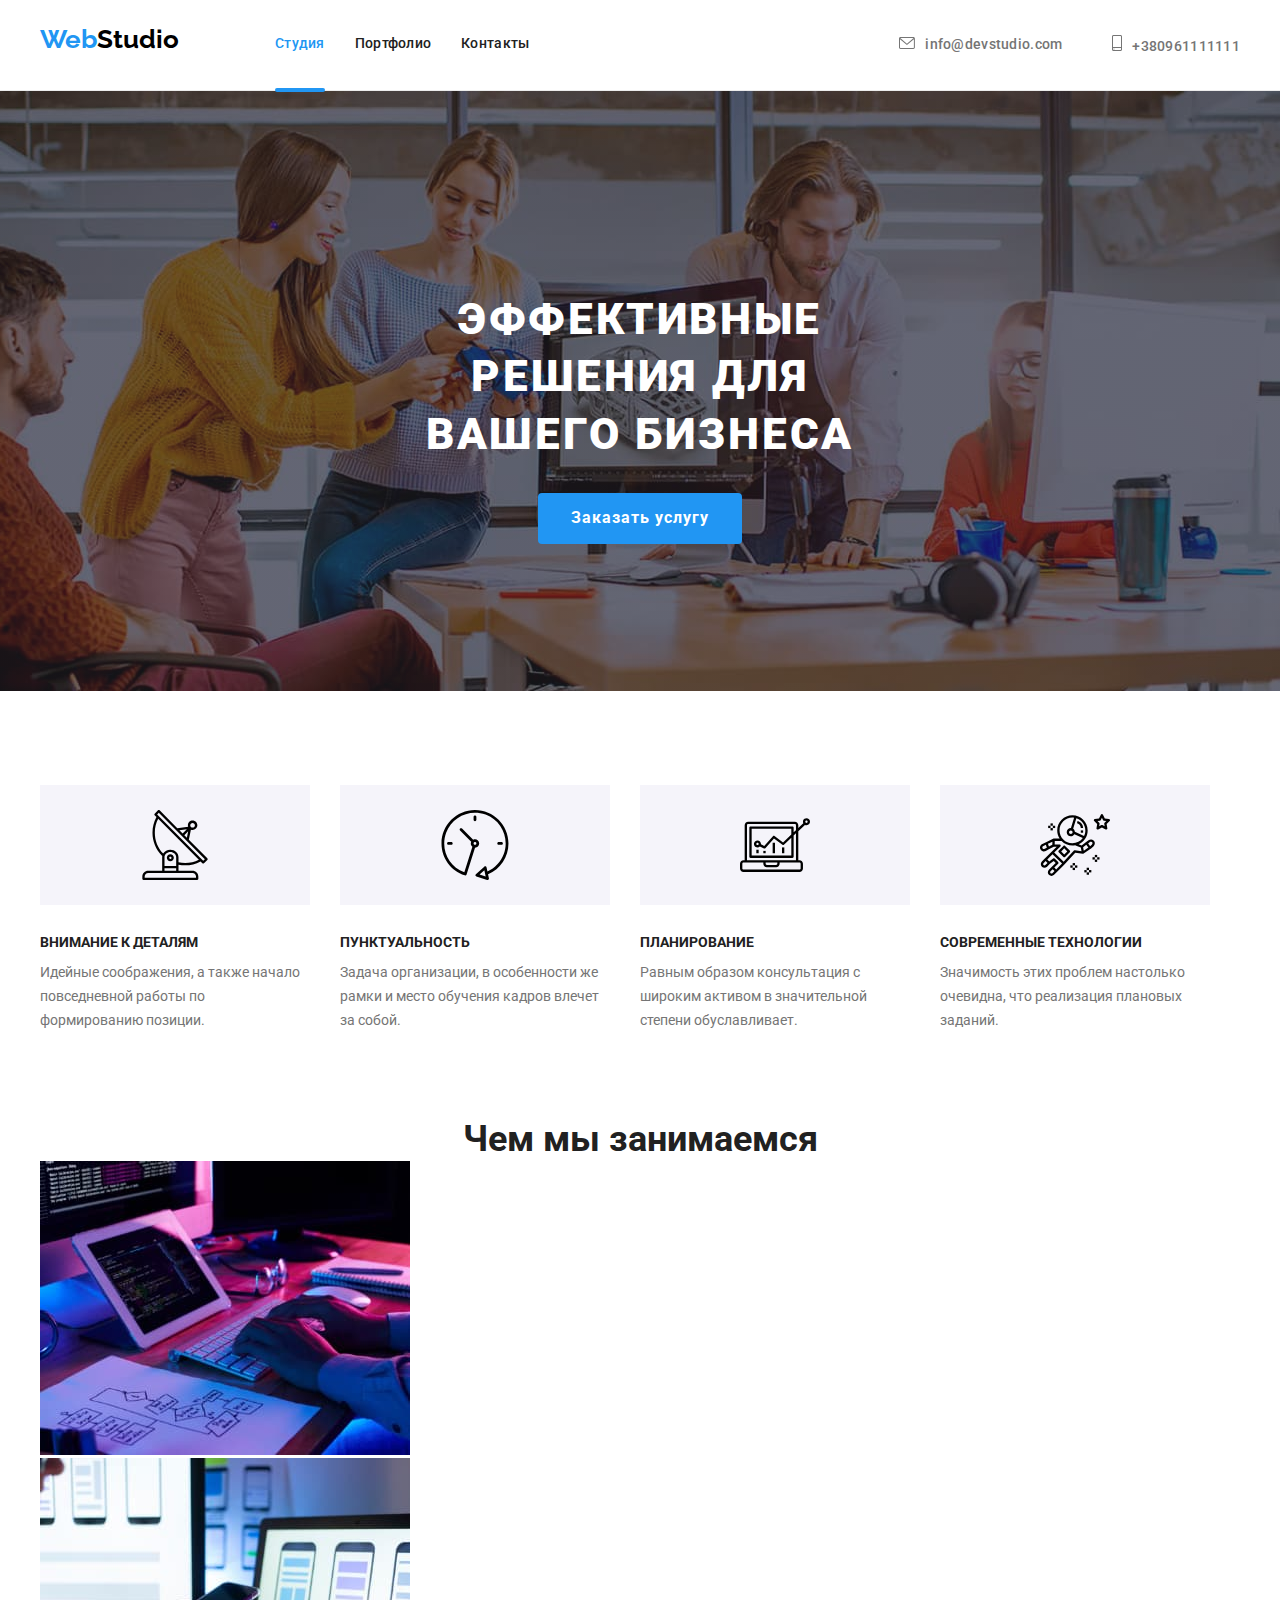
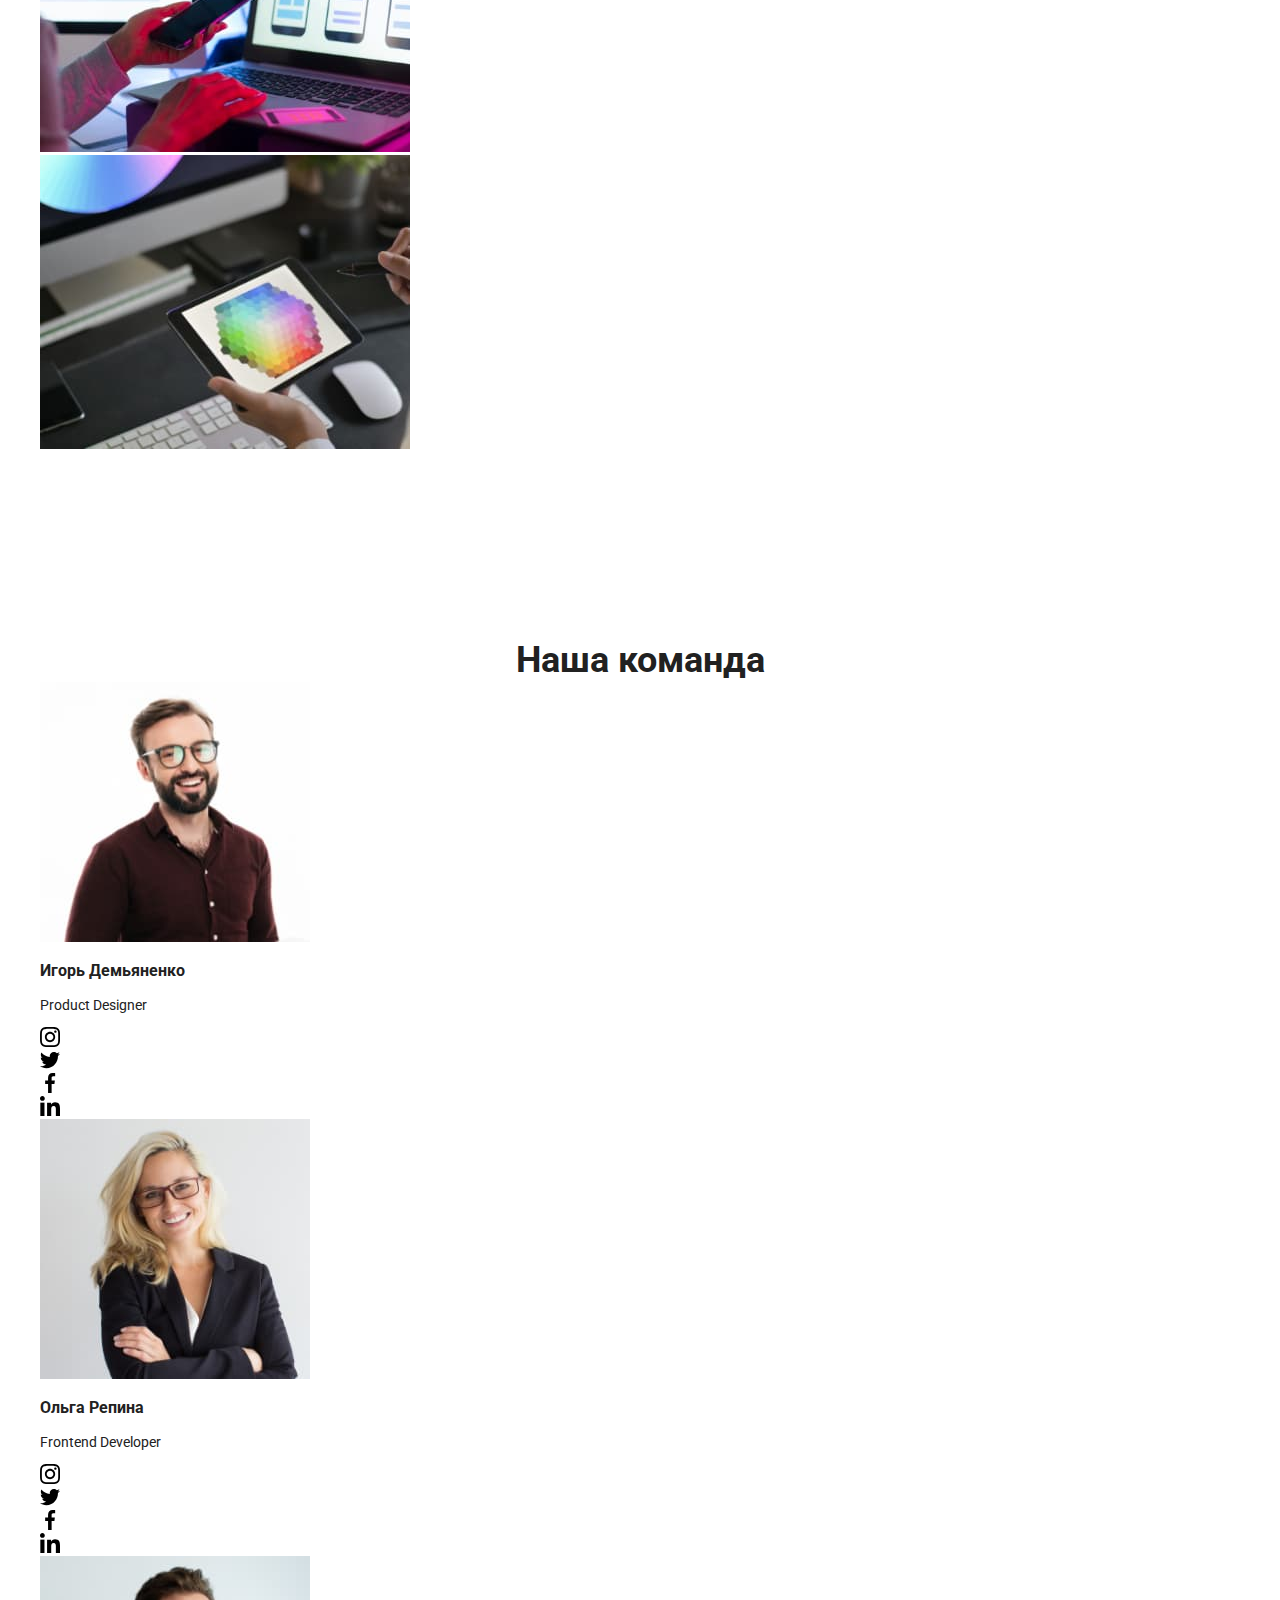
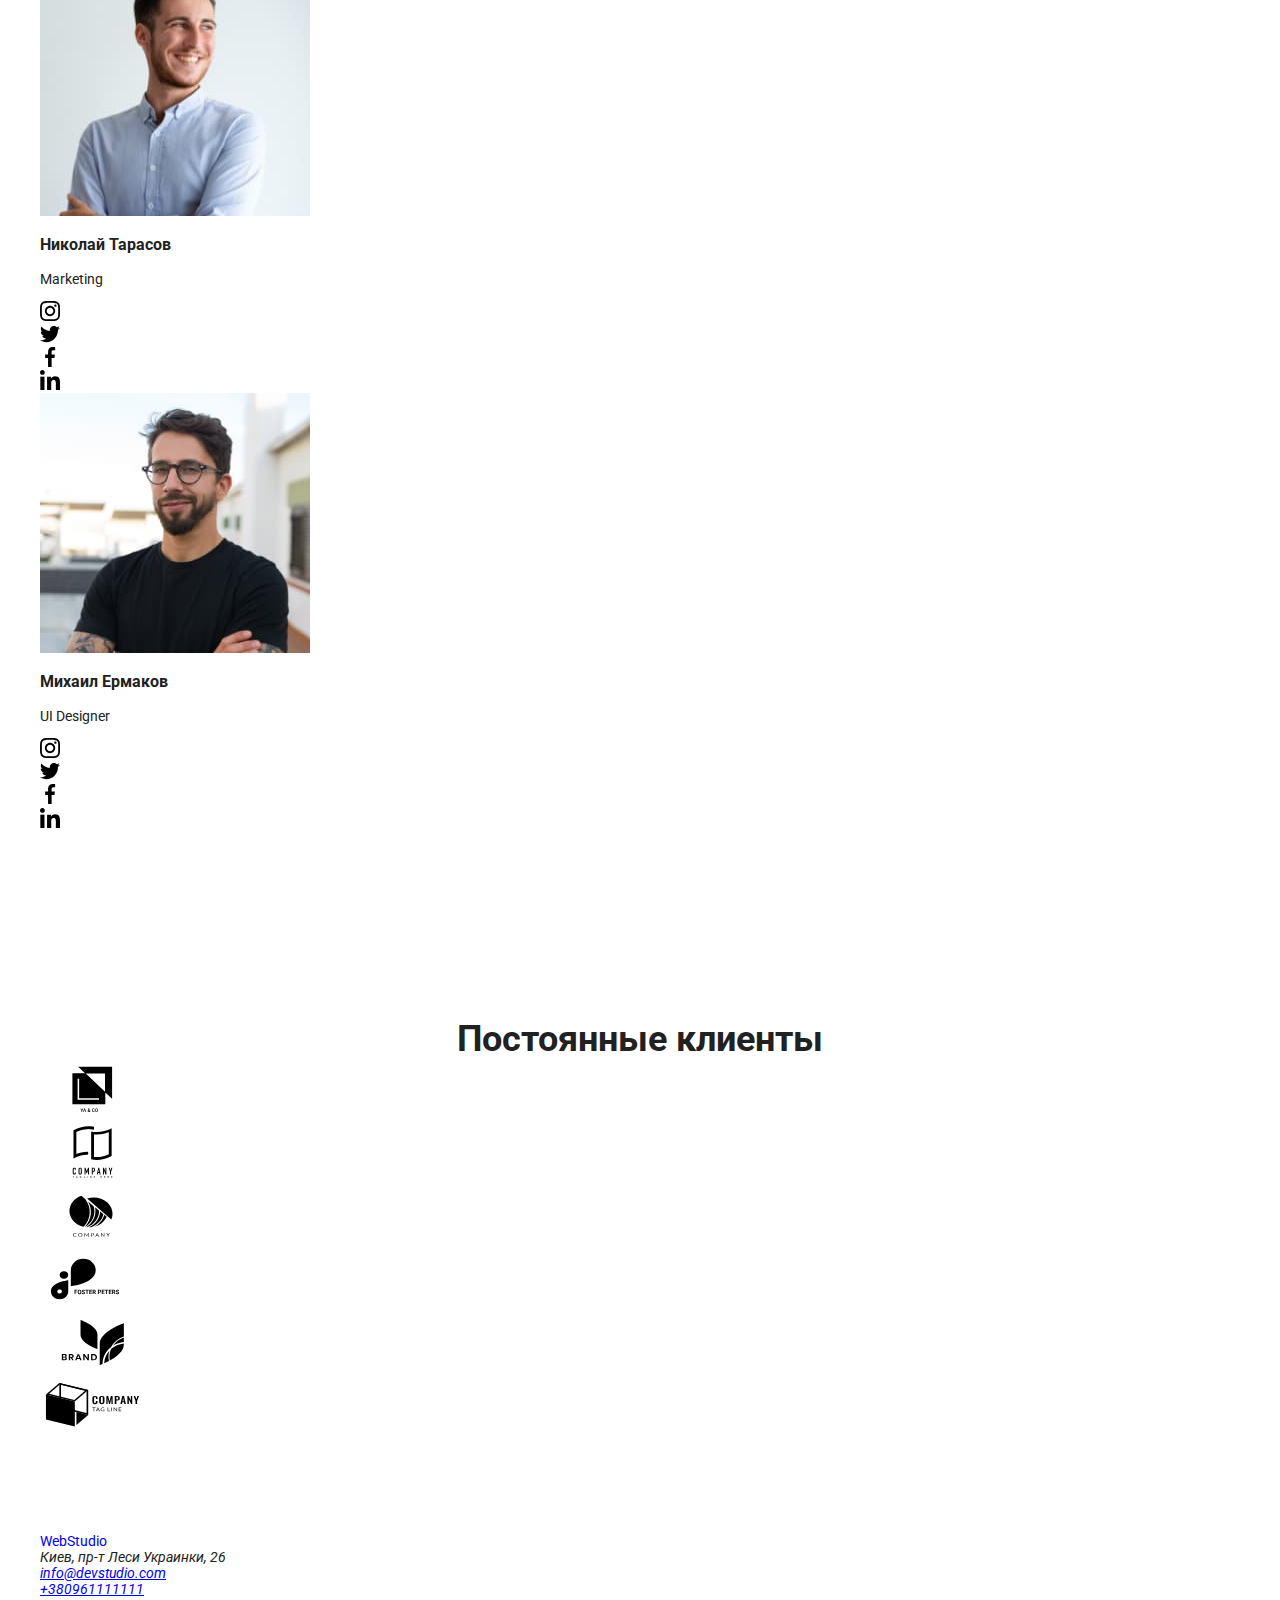
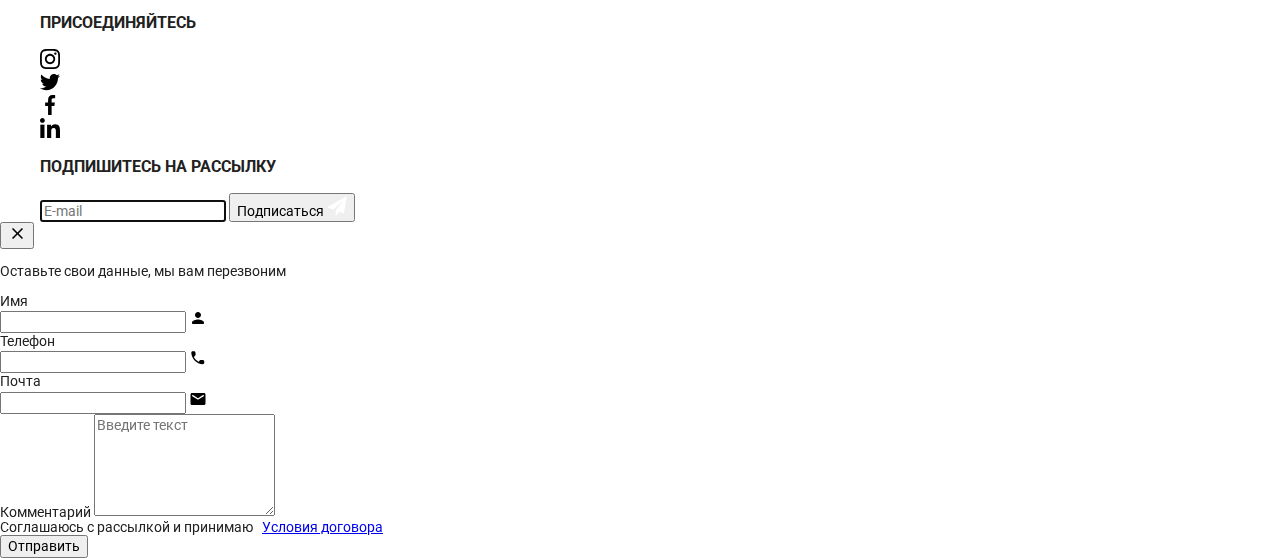
==== commit 88981ac2: "hw-07" ====
--- a/index.html
+++ b/index.html
@@ -11,7 +11,7 @@
 <link href="https://fonts.googleapis.com/css2?family=Raleway:wght@700&family=Roboto:wght@400;500;700;900&display=swap" rel="stylesheet">
 <link rel="stylesheet" href="https://cdnjs.cloudflare.com/ajax/libs/modern-normalize/1.1.0/modern-normalize.min.css">
        <link rel="stylesheet" href="css/styles.css">
-       <!-- <link rel="stylesheet" href="sass/main.css"> -->
+       <link rel="stylesheet" href="css/main.min.css">
 </head>
   <body>
     <!--------------------- Лого ------------------------>
@@ -427,8 +427,8 @@
        <div class="modal__field">
       <label for="user-name" class="modal__label">Имя</label>
       <div class="modal__field-wrap">
-      <input type="text" class="modal-input" name="user-name" id="user-name"  autocomplete="name">
-      <svg class="modal-icon" width="18" height="18">
+      <input type="text" class="modal__input" name="user-name" id="user-name"  autocomplete="name">
+      <svg class="modal__icon" width="18" height="18">
         <use href="./images/icons.svg#icon-person-black-18dp-1-2"></use>
       </svg>
     </div>
@@ -437,8 +437,8 @@
       <div class="modal__field">
       <label for="user-tel" class="modal__label">Телефон</label>
       <div class="modal__field-wrap">
-      <input type="text" class="modal-input" name="user-tel" id="user-tel"  autocomplete="tel">
-      <svg class="modal-icon" width="18" height="18">
+      <input type="text" class="modal__input" name="user-tel" id="user-tel"  autocomplete="tel">
+      <svg class="modal__icon" width="18" height="18">
         <use href="./images/icons.svg#icon-phone-black-18dp-1"></use>
       </svg>
     </div>
@@ -446,26 +446,26 @@
       <div class="modal__field">
       <label for="user-email" class="modal__label">Почта</label>
       <div class="modal__field-wrap">
-      <input type="text" class="modal-input" name="user-email" id="user-email" autocomplete="email">
-      <svg class="modal-icon" width="18" height="18">
+      <input type="text" class="modal__input" name="user-email" id="user-email" autocomplete="email">
+      <svg class="modal__icon" width="18" height="18">
         <use href="./images/icons.svg#icon-email-black-18dp-1"></use>
       </svg>
     </div>
       </div>      
       <div class="modal__field">
           <label for="user-comit" class="modal__label">Комментарий</label>
-          <textarea name="comment" class="modal-comment"  id="comment" rows="6" placeholder="Введите текст"></textarea>
+          <textarea name="comment" class="modal__comment"  id="comment" rows="6" placeholder="Введите текст"></textarea>
           
        
 
-<div class="modal-fielf">
-  <input type="checkbox" name="privacy" id="privacy" value="privacy" class="modal-check visually-hidden"/>
-  <label for="privacy" class="check-text">Соглашаюсь с рассылкой и принимаю &nbsp    
+<div class="modal__fielf">
+  <input type="checkbox" name="privacy" id="privacy" value="privacy" class="modal__check visually-hidden"/>
+  <label for="privacy" class="modal__check--text">Соглашаюсь с рассылкой и принимаю &nbsp    
     <a class="form-privacy" href=" ">Условия договора</a></label>
 </div>
 
 </div>
-<button data-modal-close type="submit" class="btn form-list-btn">Отправить</button>
+<button data-modal-close type="submit" class="btn modal__send--btn">Отправить</button>
    
 </div>
 
--- a/css/styles.css
+++ b/css/styles.css
@@ -80,890 +80,62 @@
     
 
 /*-------------Лого--------------*/
-.page-header__link {
-    font-family: 'Raleway', sans-serif;
-    font-weight: 700;
-    font-size: 26px;
-    line-height: 1.17;
-    color: #2196F3;
-    margin-right: 93px;}
 
-.page-header__logo {color: #000000;}
     
 
 /*----------Навигация----------*/
 
-.site-nav {
-    display: inline-flex;
-    align-items: center;}
 
-.site-nav .site-nav__link {
-    display: block;
-    color: var(--primary-text-color);
-    font-weight: 500;
-    line-height: 0.87;
-    letter-spacing: 0.02em;
-    transition-duration: 250ms;
-    transition-timing-function: cubic-bezier(0.4, 0, 0.2, 1);}
-
-    
-.site-nav .site-nav__link:hover {color: var(--accent-color);}
-.site-nav .site-nav__link:focus {color: var(--accent-color);}
-    
-.site-nav .link-current {
-    font-weight: 500;
-    color: var(--accent-color); }
-
-.site-nav__item:not(:last-child) {
-    margin-right:30px;}
-
-    
-.site-nav__item::after {
-    position: relative;
-    bottom: -30px;
-    content: "";
-    width: 100%;
-    height: 4px;
-    border-radius: 2px;
-    background-color: #2196F3;
-    display: inline-flex;
-    opacity: 0;
-    transition-duration: 250ms;
-    transition-timing-function: cubic-bezier(0.4, 0, 0.2, 1);}
-
-        
-.stripe-current.site-nav__item::after  {opacity: 1;}
 
    
 
 
 /* <------------------Контакты---------------------->  */
 
-    .adress-nav {
-    display: flex;
-    align-items: center;}
-        
-    .adress-nav__meil {
-    color: var(--secondary-color);
-    font-weight: 500;
-    line-height: 1.14;
-    letter-spacing: 0.02em;
-    display: block;
-    text-decoration: none;
-    transition-duration: 250ms;
-    transition-timing-function: cubic-bezier(0.4, 0, 0.2, 1);}
-    
-    .adress-nav__meil:hover {color: var(--accent-color);}
-    .adress-nav__meil:focus {color: var(--accent-color);}
-    
-    .adress-nav .adress-nav__meil {
-    margin-right: 50px;}
-    
-    .adress-nav__tel {
-    color: var(--secondary-color);
-    font-weight: 500;
-    line-height: 1.14;
-    letter-spacing: 0.02em;
-    display: block;
-    text-decoration: none;
-    transition-duration: 250ms;
-    transition-timing-function: cubic-bezier(0.4, 0, 0.2, 1);;}
-
-    .adress-nav__tel:hover {color: var(--accent-color);}
-    .adress-nav__tel:focus {color: var(--accent-color);}
-
-    .adress-nav__icon {
-    fill: currentColor; margin-right: 10px;
-    align-items: center;}
-
-
-    .adress-nav .link {color: var(--primary-text-color);
-    font-weight: 500;
-    line-height: 0.87;
-    letter-spacing: 0.02em;}
-        
-    .adress-nav .link:hover {color: var(--accent-color);}
-    .adress-nav .link:focus {color: var(--accent-color);}
+   
 
 
 /* ------------------Полоски------------ */
 
-.main-nav {
-    display: flex;
-    align-items: center;
-    justify-content: space-between;}
+
     
      
    
 /*---------------------Hero------------------*/
 
-.hero {
-    text-align: center;
-    padding: 200px 390px;
-    background-color: #2F303A;
-    max-width: 1600px;
-    height: 600px;
-    margin-left: auto;
-    margin-right: auto;
-    background-image: linear-gradient(rgba(47, 48, 58, 0.4), rgba(47, 48, 58, 0.4)), url(../images/header.jpg);
-    background-repeat: no-repeat;
-    background-position: center;
-    background-size: cover;}
-
-
-.hero__title {
-    font-weight: 900;
-    margin-top: 0;
-    margin-bottom: 30px;
-    font-size: 44px;
-    line-height: 1.3;
-    letter-spacing: 0.06em;
-    text-transform: uppercase;
-    color: var(--primary-white-color);}
-
-.hero__btn {
-    cursor: pointer;
-    border: 1px solid transparent;
-    border-radius: 4px;
-    min-width: 200px;
-    padding: 10px 32px;
-    display: inline-block;
-    background-color: #2196F3;
-    color: var(--primary-white-color);
-    font-weight: 700;
-    font-size: 16px;
-    line-height: 1.8;
-    letter-spacing: 0.06em;
-    text-align: center;}
-    
 
 /*---------------------------Особенности-----------------------*/
     
-.section-title {
-    margin-top: 0;
-    margin-bottom: 0px;
-    font-size: 36px;
-    line-height: 1.16;
-    text-align: center;
-    color: var(--primary-text-color);}
-        
-        
-.pec {
-    display: flex;
-    justify-content: center;}
 
-.pec__item {
-    width: 270px;
-    display: flex;
-    flex-direction: column;
-    align-items: center;
-    justify-content: center;
-    background-color: #F5F4FA;
-    height: 120px;
-    margin-right: 30px;}
-   
-.peculiarities {display: flex;}
-
-.peculiarities .title {
-    color: var(--primary-text-color);
-    margin-top: 0;
-    margin-bottom: 0; 
-    font-weight: 700;
-    line-height: 1.14;}
-    
-.peculiarities__item {
-    margin-right: 30px;
-    width: 270px;
-    height: 120px;}
-    
-.peculiarities__item:last-child {margin-right: 0;} 
-        
- .peculiarities__title {
-    margin-top: 0;
-    margin-bottom: 10px;
-    font-size: 14px;
-    font-weight: 700;
-    line-height: 1.14;
-    text-transform: uppercase;
-    color: var(--primary-text-color);
-    padding-top: 30px;}
-
-          
-.peculiarities__about {
-    margin-top: 0;
-    margin-bottom: 0px;
-    line-height: 1.71;
-    color: var(--secondary-color); }
-
-      
 /*---------------Чем мы занимаемся----------------*/
     
-.study {
-    display:flex;
-    flex-wrap: wrap;}
-      
-.study__item {
-    width: calc((100% - 60px) / 3);
-    margin-right: 30px;}
-    
-.study__item:last-child {margin-right: 0;}
+
   
 /*-----------------Наша команда---------------*/
-.section .team {margin-bottom: 0;}
 
-.section-title {padding-bottom: 50px;}
-    
-.team {
-    background-color: #F5F4FA;
-    display: flex;
-    flex-wrap: wrap;
-    justify-content:center;}
-
-.team__item {
-    width: 270px;
-    box-shadow: 0px 4px 4px rgb(0 0 0 / 25%);    
-    margin-right: 30px;
-    border: 1px solid #ECECEC;}
-
-.team__item:last-child {margin-right: 0;}
-
-.team__img {display: block;}
-
-.team__about {background-color: var(--primary-white-color);}
-
-.team__title
-    {font-weight: 500;
-    font-size: 16px;
-    line-height: 1.18;
-    text-align: center;
-    margin: 0;
-    padding-top: 30px;
-    color: var(--primary-text-color);}
-
-.team__profession 
-    {font-size: 16px;
-    line-height: 1.18;
-    text-align: center;
-    color: var(--secondary-color);
-    margin-bottom: 16px;
-    padding-bottom: 16px;}
-
- .products-img {display: block;}
- 
 /* ------------team-social-icon----------- */
 
-.team-soc__list {
-    display: flex;
-    justify-content: center;
-    padding-bottom: 30px;}
 
-.team-soc__item {
-    width: 44px;
-    height: 44px;}
-
-.team-soc__item + .team-soc__item {margin-left: 10px;}
-
-.team-soc__link {
-    width: 100%;
-    height: 100%;
-    background-color: var(--primary-white-color);
-    display: flex;
-    align-items: center;
-    justify-content: center;
-    border-radius: 50%;
-    color: #AFB1B8;
-    transition-duration: 250ms;
-    transition-timing-function: cubic-bezier(0.4, 0, 0.2, 1);}
-
-.team-soc__link:hover {
-    background-color: var(--accent-color);
-    color: var(--primary-white-color);}
-
-.team-soc__icon {fill: currentColor;}
 
 
 /* ------------- Постоянные клиенты ------------------- */
 
-.customers {
-    display: flex;
-    justify-content: center;}
 
-.customers__item {
-    width: 170px;
-    height: 92px;
-    border: 1px solid #AFB1B8;
-    overflow: hidden;
-    border-radius: 4px;}
-
-.customers__item:hover {border: 1px solid var(--accent-color);}
-
-.customers__item + .customers__item {margin-left: 30px;}
-
-.customers__link {
-    width: 100%;
-    height: 100%;
-    background-color: var(--primary-white-color);
-    display: flex;
-    align-items: center;
-    justify-content: center;
-    color: #AFB1B8;
-    transition-property: color;
-    transition-duration: 250ms;
-    transition-timing-function: cubic-bezier(0.4, 0, 0.2, 1);}
-
-.customers__link:hover {
-    background-color: var(--primary-white-color);
-    color: var(--accent-color);}
-
-
-.customers__icon {fill: currentColor;}
 
 
 
 /*--------------------------Футер----------------------*/
 
-.footer {background-color:  #2F303A;}
-    
-.footer__container {
-    display: flex;
-    flex-direction: row;
-    align-items: baseline;} 
-    
-.footer__nav {display: inline-block;}
 
-.footer__logo {
-    font-family: 'Raleway', sans-serif;
-    font-weight: 700;
-    font-size: 26px;
-    line-height: 1.19;
-    color: var(--accent-color);}
-
-.footer__logo { 
-    padding-top: 60px;}
-
-.footer__text {color: var(--primary-white-color);}
- 
-.footer-adress__list {   
-    padding-top: 20px;
-    padding-bottom: 60px;
-    margin-bottom: 9px;}
-
-.post-adress {
-    line-height: 0.06;
-    font-style: normal;
-    color: var(--primary-white-color);}
-
-.footer-adress__item {margin-bottom: 9px;}
-    
-.footer-adress__link
-    {text-decoration: none;
-    font-style: normal;
-    line-height: 0.06;
-    color: rgba(255, 255, 255, 0.6);
-    transition-duration: 250ms;
-    transition-timing-function: cubic-bezier(0.4, 0, 0.2, 1);;}
-
-.footer-adress__link:hover {color: var(--accent-color);}
-.footer-adress__link:focus {color: var(--accent-color);}
-
-    
-    
-.welcome {
-    display: inline-block;
-    margin-left: 70px;}
-
-.welcome__title
-    {font-size: 14px;    
-    line-height: 1.14;    
-    margin-top: 0;
-    margin-bottom: 0%;
-    color: var(--primary-white-color);
-    padding-bottom: 20px;}
-
-.welcome__list {
-    display: flex;
-    justify-content: center;}
-
-.welcome__item {
-    width: 44px;
-    height: 44px;}
-
-.welcome__item + .welcome__item {margin-left: 10px;}       
-
-.welcome__link {
-    width: 100%;
-    height: 100%;
-    background-color: rgba(255, 255, 255, 0.1);
-    display: flex;
-    align-items: center;
-    justify-content: center;
-    border-radius: 50%;
-    color: white;
-    transition-duration: 250ms;
-    transition-timing-function: cubic-bezier(0.4, 0, 0.2, 1);;}
-
-.welcome__link:hover {
-    background-color: var(--accent-color);
-    color: var(--primary-white-color);}    
-
-.welcome__icon {fill: currentColor ;}
-
-       
-
-.form__list {
-    display: inline-block;
-    margin-left: 70px;}
-
-.footer__form {display: inline-flex;}
-
-.form__input {
-    width: 358px;
-    height: 50px;
-    border: 1px solid #FFFFFF4D;
-    background-color: #2F303A;
-    border-radius: 4px;
-    padding-left: 10px;}
-
-.btn.form__btn {
-    display: flex;
-    align-items: center;
-    justify-content: center;
-    margin-left: 12px;
-    width: 200px;
-    height: 50px;
-    background-color: #2196F3;
-    color: #FFFFFF;}
-
-
-.btn__icon {margin-left: 10px;}
 
 
 
  /* --------------------------Modal------------------------ */
 
-.backdrop {
-    position: absolute;
-    top: 0;
-    left: 0;
-    width: 100vw;
-    height: 100vh;
-    background-color: rgba(0, 0, 0, 0.2);
-    transition: opacity 300ms, visibility 300ms;}
 
-.is-hidden{
-    opacity: 0;
-    pointer-events: none;
-    visibility: hidden;}
-
-.modal {
-    width: 528px;
-    min-height: 581px;
-    background-color: #FFFFFF;
-    border-radius: 5px;
-    position: absolute;
-    top: 50%;
-    left: 50%;
-    transform: translate(-50%, -50%);
-    padding: 40px ;}
-
-
-.modal__closed-btn {
-    position: absolute;
-    cursor: pointer;
-    width: 30px;
-    height: 30px;
-    border: 1px solid rgba(33, 33, 33, 0.2);
-    border-radius: 50%;
-    top: 8px;
-    right: 8px;
-    color: #000000;
-    background-color: transparent;
-    display: flex;
-    align-items: center;
-    justify-content: center;}
-
-
-.modal__closed-btn:hover {fill:var(--accent-color)}
-
-.modal__title {
-   font-size: 18px;
-   font-weight: 600;
-    color: #000000;
-    text-align: center;
-    margin-bottom: 15px;}
-
-.modal__field {margin-bottom: 10px;}
-
-.modal__label {color: rgba(33, 33, 33, 0.2);
-    font-size: 12px;
-    line-height: 1.16;
-    display: block;
-    margin-bottom: 5px;}
-    
-.modal-input {
-    width: 100%;
-    height: 45px;
-    border: 1px solid rgba(33, 33, 33, 0.2);
-    border-radius: 3px;
-    padding-left: 30px;
-    outline: none;}
-
+/*----------------------button------------------------------*/
  
 
 
+ /* --------------- Проэкты -------------------- */
 
-
-
-
-.modal-comment {
-    width: 100%;
-    height: 120px;
-    border: 1px solid rgba(33, 33, 33, 0.2);
-    border-radius: 3px;
-    margin-bottom: 10px;
-    padding: 10px;
-    resize: none;
-    outline: none;}
-
-.modal-comment:focus {
-    border-color: var(--accent-color);}
-
-
-.btn.form-list-btn {
-    display: flex;
-    align-items: center;
-    justify-content: center;
-    width: 200px;
-    height: 50px;
-    background-color: #2196F3;
-    color: #FFFFFF;}
-
-.form-list-btn {
-    position: absolute;
-    left: 162px;}
-
-.modal__field-wrap {
-    position: relative;}
-
-.modal-icon {
-    position: absolute;
-    left: 7px;
-    top: 50%;
-    transform: translateY(-50%);
-    fill: currentColor;}
-    
-.modal-input:focus {border-color: var(--accent-color);}
-
-.modal-input:focus + .modal-icon {fill: var(--accent-color);}
-
-.check-text {
-    display: flex;
-    align-items: center;}
-
-.check-text::before {
-    content: " ";
-    width: 16px;
-    height: 15px;
-    border: 2px solid #303030;
-    border-radius: 3px;
-    margin-right: 5px;}
-
-.modal-check:checked + .check-text::before {
-    background-color: var(--accent-color);
-    border: none;
-    background-image: url(../images/check.svg);
-    background-position: center;
-    background-repeat: no-repeat;}
-
-/*----------------------button------------------------------*/
-
-   .btn {
-    display: flex;
-    cursor: pointer;
-    color: var(--primary-text-color);
-    text-decoration: none;
-    padding: 6px 22px;
-    outline: none;
-    font-weight: 500;
-    font-size: 16px;
-    line-height: 1.6;
-    border-width: 1px 0;
-    border-style: solid none;
-    border-color: transparent;
-    border-radius: 4px;
-    background: #F5F4FA;
-    transition: 0.2s;
-    text-align: center;
-    transition-duration: 250ms;
-    transition-timing-function: cubic-bezier(0.4, 0, 0.2, 1);;}
-
-    .button-nav {
-    display: flex;
-    justify-content: center;
-    padding-bottom: 50px;
-       }
-
-
-
-    .btn-item { font-size: 500;
-
-    }
-  
-   
-
-    .button-nav .btn-item + .btn-item {margin-left: 8px;}
-
-    .btn.active {background-color: var(--accent-color);}
-    
-    .btn:hover {background-color: var(--accent-color); color: var(--primary-white-color);}
-    .btn:focus {background-color: var(--accent-color); color: var(--primary-white-color);}
-    .btn:hover {box-shadow: 0px 4px 4px rgb(0 0 0 / 25%);}
-
-    
-
-
-
-
-
-    /* project */
-
-     .about-project 
-    {display: flex;
-    flex-wrap: wrap;
-    justify-content:center;
-    padding-bottom: 94px;
-        
-}
-
-.project {
-    margin: 0;
-    padding-top: 20px;
-    padding-bottom: 4px;
-    font-size: 18px;
-    line-height: 2;
-    letter-spacing: 0.06em;
-    color: var(--primary-text-color);
-}
-
-    .products-img {display: block;}
-
-    .project-item {
-    margin: 0;
-    font-size: 16px;
-    line-height: 1.87;
-    color: var(--secondary-color);
-}
-
-
-    .products {margin-right: 30px;
-    margin-bottom: 30px;
-    }
-
-    .product-thumb::before {
-    content: "";
-    width: 370px;
-    height: 294px;
-    background-color: rgba(33, 150, 243, 0.9);
-    display: block;
-    position: absolute;
-    overflow: hidden;
-    opacity: 0;
-    transition-duration: 250ms;
-    transition-timing-function: cubic-bezier(0.4, 0, 0.2, 1);
-    transform: translateY(0);
-    }
-
-
-    .product-thumb::before {
-    content: 'Ресурс предлагает комплексные предложения с разным уровнем функционала и сервисов. Все это позволит посетителю получить исчерпывающие сведения о компании или частном лице.';
-    font-size: 18px;
-    line-height: 1.55;
-    padding: 63px 24px;
-    color: var(--primary-white-color);
-        } 
-
-        
-.products:hover .product-thumb::before
-{transform: translateY(-100%);
-opacity: 1;}
-            
-     
-
-
-    .products:hover {box-shadow: 0px 4px 4px rgb(0 0 0 / 25%);}
-    .products:focus {box-shadow: 0px 4px 4px rgb(0 0 0 / 25%);}
-
-    .products:nth-child(3n) {margin-right: 0;}
-    .products:nth-last-child(-n+3) {margin-bottom: 0;}
-    /* .products:nth-last-child(-n+3) {padding-bottom: 94px;} */
-
-    .about-products
-    {padding: 20px 24px; 
-    border: 1px solid #ECECEC;}
-    
-    .project {padding: 0;}
-    .products-img {display: block;}
-
- 
-
-
-
-        /* --------------------------Modal------------------------ */
-
-.backdrop {
-    position: absolute;
-    top: 0;
-    left: 0;
-    width: 100vw;
-    height: 100vh;
-    background-color: rgba(0, 0, 0, 0.2);
-    transition: opacity 300ms, visibility 300ms;}
-
-.is-hidden{
-    opacity: 0;
-    pointer-events: none;
-    visibility: hidden;}
-
-               
-.modal {
-    width: 528px;
-    min-height: 581px;
-    background-color: #FFFFFF;
-    border-radius: 5px;
-    position: absolute;
-    top: 50%;
-    left: 50%;
-    transform: translate(-50%, -50%);
-    padding: 40px;}
-        
-        
-.modal-closed-btn {
-    position: absolute;
-    cursor: pointer;
-     width: 30px;
-    height: 30px;
-    border: 1px solid rgba(33, 33, 33, 0.2);
-    border-radius: 50%;
-    top: 8px;
-    right: 8px;
-    color: #000000;
-    background-color: transparent;
-    display: flex;
-    align-items: center;
-    justify-content: center;}
-        
-.modal-closed-btn:hover {fill:var(--accent-color)}
-        
-          
-
-        
-        
-        .modal-title {
-           font-size: 18px;
-           font-weight: 600;
-            color: #000000;
-            text-align: center;
-            margin-bottom: 15px;
-        }
-        
-        .modal-input {
-            width: 100%;
-            height: 45px;
-            border: 1px solid rgba(33, 33, 33, 0.2);
-            border-radius: 3px;
-            padding-left: 30px;
-            outline: none;
-        }
-        
-         .modal__field {
-             margin-bottom: 10px;
-         }
-        
-        
-        
-        .modal__label {color: rgba(33, 33, 33, 0.2);
-            font-size: 12px;
-            line-height: 1.16;
-            display: block;
-            margin-bottom: 5px;}
-        
-        
-        .form-input {width: 358px;
-        height: 50px;
-        border: 1px solid #FFFFFF4D;
-        background-color: #2F303A;
-        border-radius: 4px;
-        padding-left: 10px;}
-        
-        
-        .modal-comment {
-            width: 100%;
-            height: 120px;
-            border: 1px solid rgba(33, 33, 33, 0.2);
-            border-radius: 3px;
-            margin-bottom: 10px;
-            padding: 10px;
-            resize: none;
-            outline: none;
-        }
-        
-        .modal-comment:focus {
-            border-color: var(--accent-color);}
-        
-        
-        .btn.form-list-btn {
-            display: flex;
-            align-items: center;
-            justify-content: center;
-            width: 200px;
-            height: 50px;
-            background-color: #2196F3;
-            color: #FFFFFF;}
-        
-            .form-list-btn {
-            position: absolute;
-            left: 162px;}
-        
-            .modal__field-wrap {
-            position: relative;
-            }
-        
-            .modal-icon {
-                position: absolute;
-                left: 7px;
-                top: 50%;
-                transform: translateY(-50%);
-                fill: currentColor;
-            }
-            
-            .modal-input:focus {
-            border-color: var(--accent-color);}
-            /* .modal-input:focus {
-                border-color: var(--accent-color);} */
-        
-        
-        
-           .modal-input:focus + .modal-icon {fill: var(--accent-color);}
-        
-        
-           .check-text {display: flex;
-        align-items: center;
-        }
-        
-           .check-text::before {
-               content: " ";
-               width: 16px;
-               height: 15px;
-               border: 2px solid #303030;
-               border-radius: 3px;
-               margin-right: 5px;   
-           }
-        
-           .modal-check:checked + .check-text::before {
-               background-color: var(--accent-color);
-               border: none;
-               background-image: url(../images/check.svg);
-               background-position: center;
-               background-repeat: no-repeat;}
-        
-        --- a/css/main.min.css
+++ b/css/main.min.css
@@ -0,0 +1,2 @@
+.page-header__link{font-family:'Raleway', sans-serif;font-weight:700;font-size:26px;line-height:1.17;color:#2196F3;margin-right:93px}.page-header__logo{color:#000000}.site-nav{display:inline-flex;align-items:center}.site-nav .site-nav__link{display:block;color:var(--primary-text-color);font-weight:500;font-size:14px;line-height:0.87;letter-spacing:0.02em;transition-duration:250ms;transition-timing-function:cubic-bezier(0.4, 0, 0.2, 1)}.site-nav .site-nav__link:hover{color:var(--accent-color)}.site-nav .site-nav__link:focus{color:var(--accent-color)}.site-nav .link-current{font-weight:500;color:var(--accent-color)}.site-nav__item:not(:last-child){margin-right:30px}.site-nav__item::after{position:relative;bottom:-30px;content:"";width:100%;height:4px;border-radius:2px;background-color:#2196F3;display:inline-flex;opacity:0;transition-duration:250ms;transition-timing-function:cubic-bezier(0.4, 0, 0.2, 1)}.stripe-current.site-nav__item::after{opacity:1}.adress-nav{display:flex;align-items:center}.adress-nav__meil{color:var(--secondary-color);font-weight:500;line-height:1.14;letter-spacing:0.02em;display:block;text-decoration:none;transition-duration:250ms;transition-timing-function:cubic-bezier(0.4, 0, 0.2, 1)}.adress-nav__meil:hover{color:var(--accent-color)}.adress-nav__meil:focus{color:var(--accent-color)}.adress-nav .adress-nav__meil{margin-right:50px}.adress-nav__tel{color:var(--secondary-color);font-weight:500;line-height:1.14;letter-spacing:0.02em;display:block;text-decoration:none;transition-duration:250ms;transition-timing-function:cubic-bezier(0.4, 0, 0.2, 1)}.adress-nav__tel:hover{color:var(--accent-color)}.adress-nav__tel:focus{color:var(--accent-color)}.adress-nav__icon{fill:currentColor;margin-right:10px;align-items:center}.adress-nav .link{color:var(--primary-text-color);font-weight:500;line-height:0.87;letter-spacing:0.02em}.adress-nav .link:hover{color:var(--accent-color)}.adress-nav .link:focus{color:var(--accent-color)}.main-nav{display:flex;align-items:center;justify-content:space-between}.hero{text-align:center;padding:200px 390px;background-color:#2F303A;max-width:1600px;height:600px;margin-left:auto;margin-right:auto;background-image:linear-gradient(rgba(47,48,58,0.4), rgba(47,48,58,0.4)),url(../images/header.jpg);background-repeat:no-repeat;background-position:center;background-size:cover}.hero__title{font-weight:900;margin-top:0;margin-bottom:30px;font-size:44px;line-height:1.3;letter-spacing:0.06em;text-transform:uppercase;color:var(--primary-white-color)}.hero__btn{cursor:pointer;border:1px solid transparent;border-radius:4px;min-width:200px;padding:10px 32px;display:inline-block;background-color:#2196F3;color:var(--primary-white-color);font-weight:700;font-size:16px;line-height:1.8;letter-spacing:0.06em;text-align:center}.section-title{margin-top:0;margin-bottom:0px;font-size:36px;line-height:1.16;text-align:center;color:var(--primary-text-color)}.pec{display:flex;justify-content:center}.pec__item{width:270px;display:flex;flex-direction:column;align-items:center;justify-content:center;background-color:#F5F4FA;height:120px;margin-right:30px}.peculiarities{display:flex}.peculiarities .title{color:var(--primary-text-color);margin-top:0;margin-bottom:0;font-weight:700;line-height:1.14}.peculiarities__item{margin-right:30px;width:270px;height:120px}.peculiarities__item:last-child{margin-right:0}.peculiarities__title{margin-top:0;margin-bottom:10px;font-size:14px;font-weight:700;line-height:1.14;text-transform:uppercase;color:var(--primary-text-color);padding-top:30px}.peculiarities__about{margin-top:0;margin-bottom:0px;line-height:1.71;color:var(--secondary-color)}
+/*# sourceMappingURL=main.min.css.map */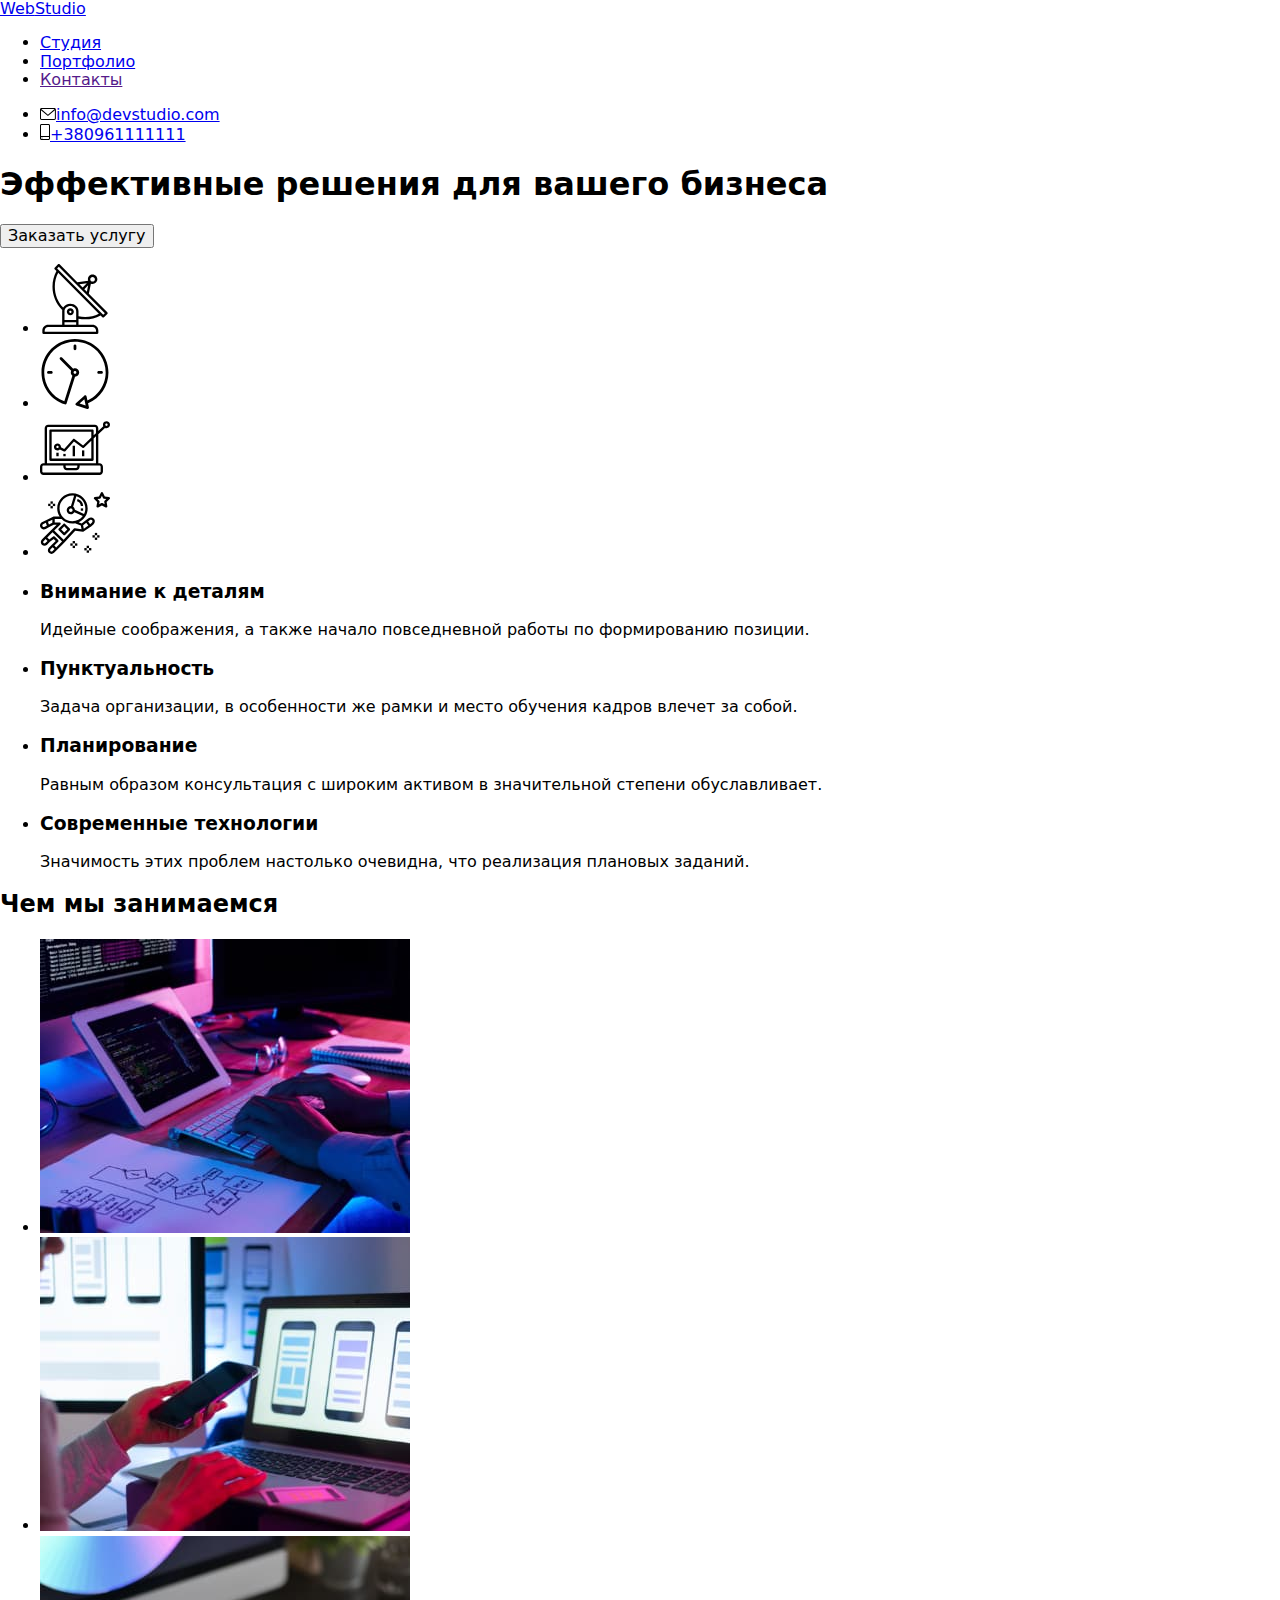
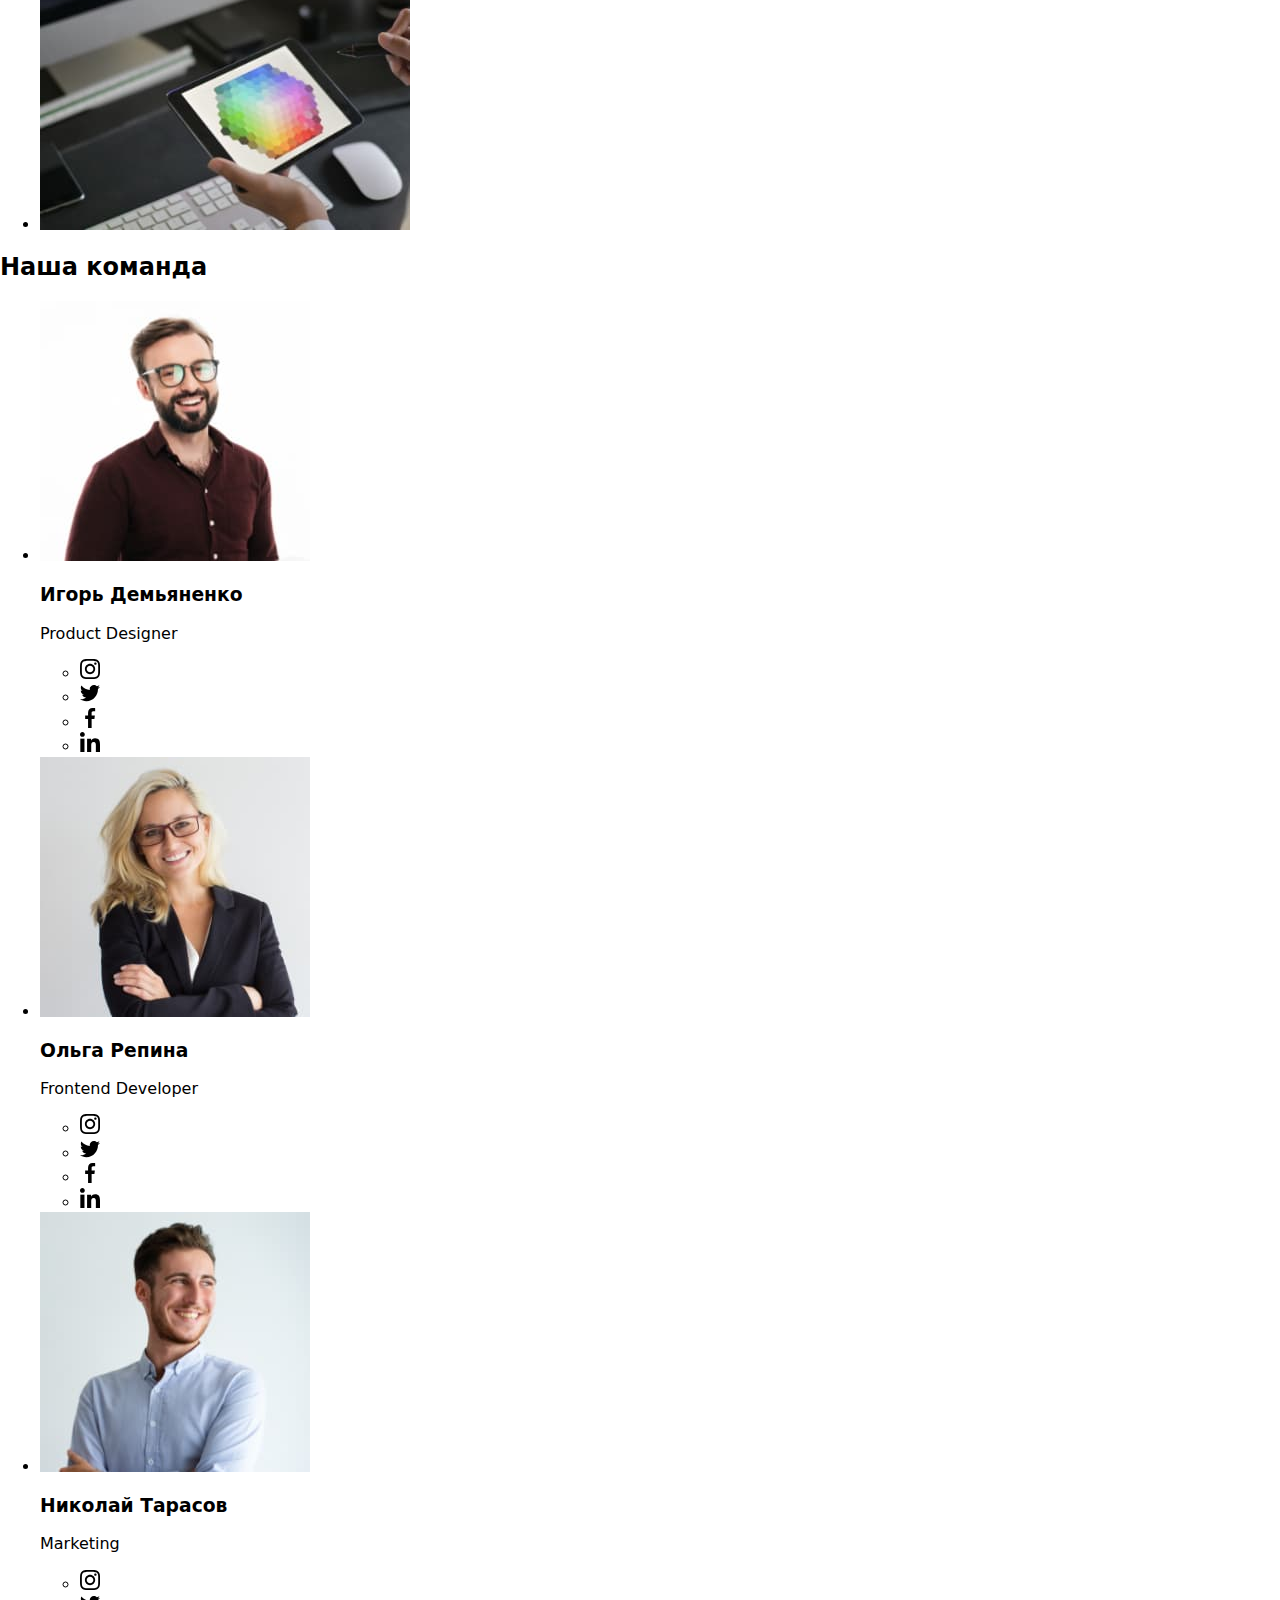
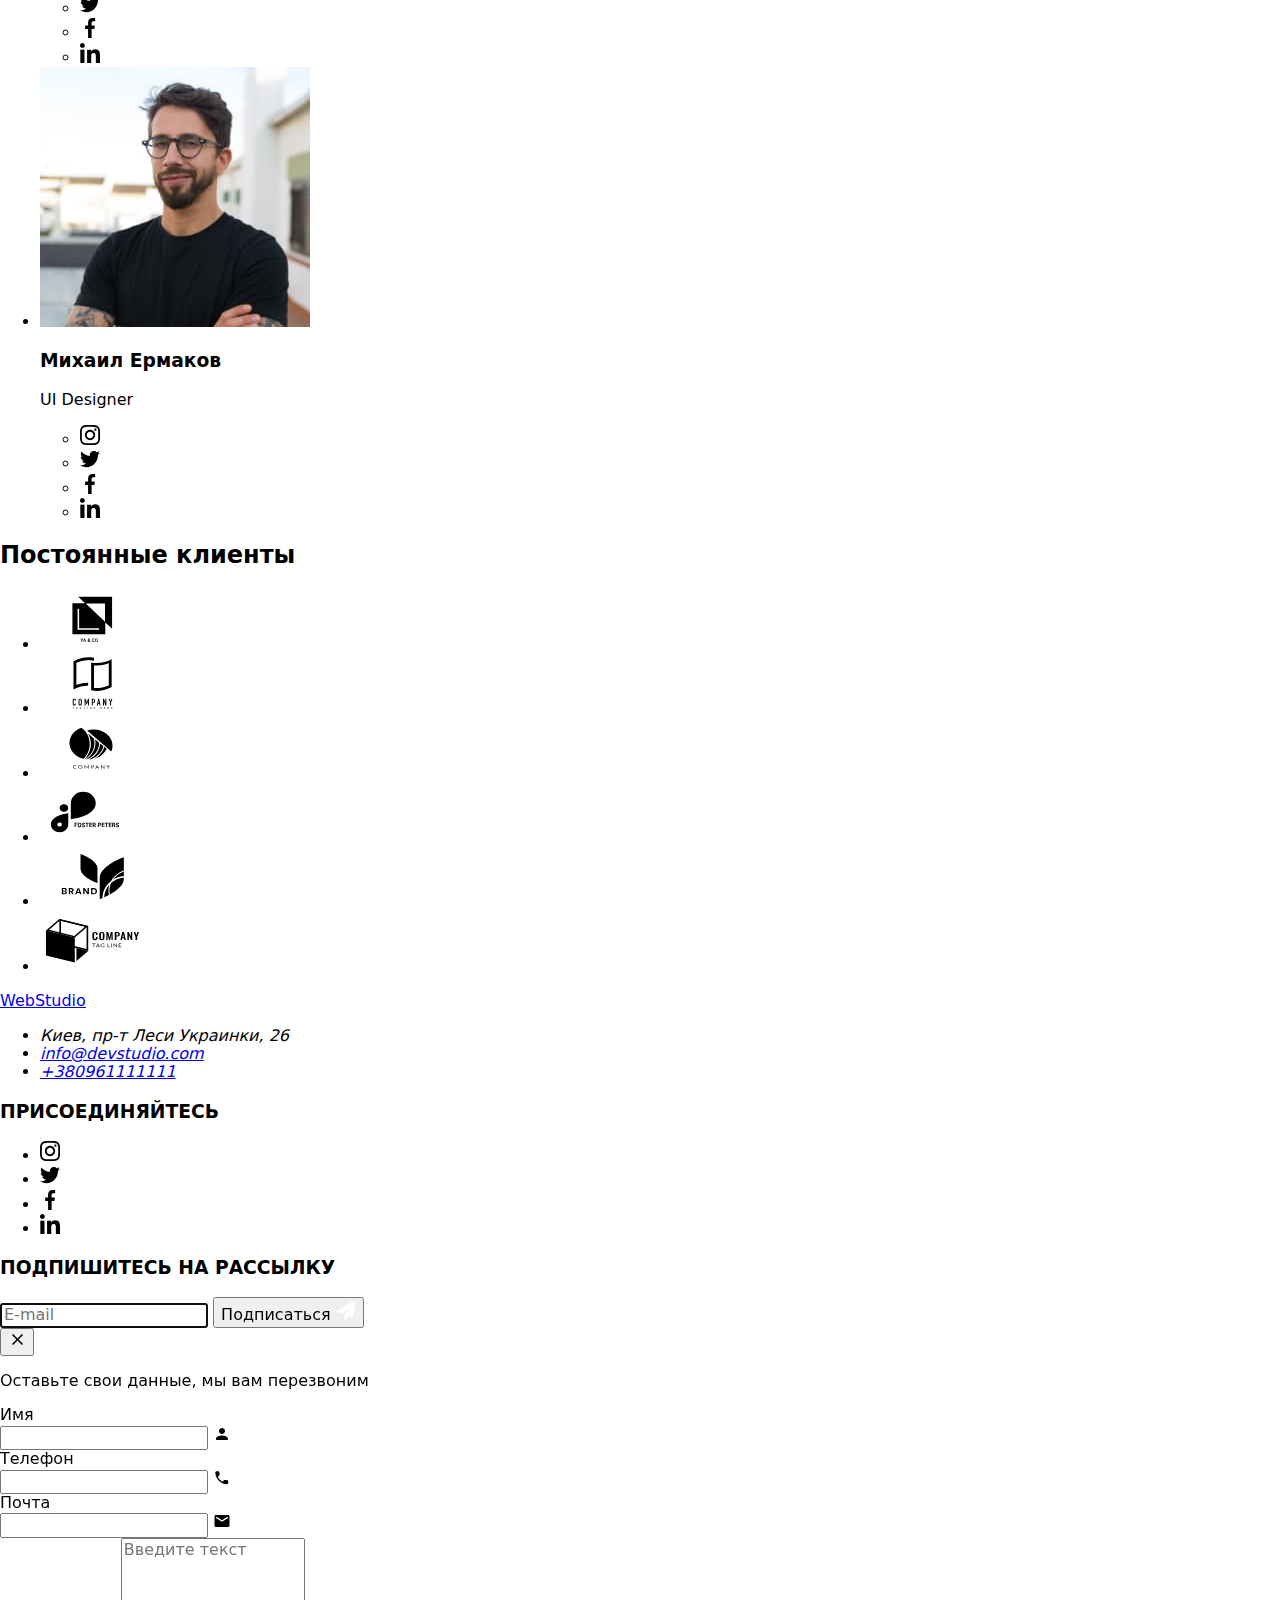
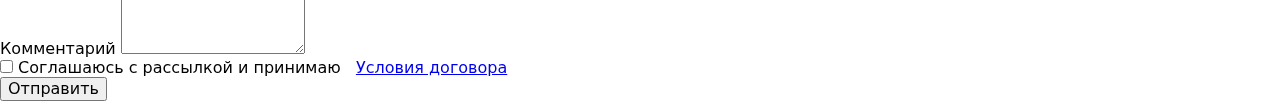
==== commit 3250f06b: "hw-07" ====
--- a/index.html
+++ b/index.html
@@ -10,7 +10,7 @@
 <link rel="preconnect" href="https://fonts.gstatic.com" crossorigin>
 <link href="https://fonts.googleapis.com/css2?family=Raleway:wght@700&family=Roboto:wght@400;500;700;900&display=swap" rel="stylesheet">
 <link rel="stylesheet" href="https://cdnjs.cloudflare.com/ajax/libs/modern-normalize/1.1.0/modern-normalize.min.css">
-       <link rel="stylesheet" href="css/styles.css">
+       <!-- <link rel="stylesheet" href="css/styles.css"> -->
        <link rel="stylesheet" href="css/main.min.css">
 </head>
   <body>
--- a/css/styles.css
+++ b/css/styles.css
@@ -9,7 +9,10 @@
     --primary-text-color: #212121;
     --accent-color: #2196F3;
     --primary-white-color: #FFFFFF;
-    --secondary-color: #757575;}
+    --secondary-color: #757575;
+    --box-color: rgb(0, 0, 0, 0.25);
+}
+    
 
 /*body style*/
 
@@ -80,19 +83,114 @@
     
 
 /*-------------Лого--------------*/
-
+.page-header__link {
+    font-family: 'Raleway', sans-serif;
+    font-weight: 700;
+    font-size: 26px;
+    line-height: 1.17;
+    color: #2196F3;
+    margin-right: 93px;}
+
+.page-header__logo {color: #000000;}
     
 
 /*----------Навигация----------*/
 
-
-
-   
+.site-nav {
+    display: inline-flex;
+    align-items: center;}
+
+.site-nav .site-nav__link {
+    display: block;
+    color: var(--primary-text-color);
+    font-weight: 500;
+    font-size: 14px;
+    line-height: 0.87;
+    letter-spacing: 0.02em;
+    transition-duration: 250ms;
+    transition-timing-function: cubic-bezier(0.4, 0, 0.2, 1);}
+
+    
+.site-nav .site-nav__link:hover {color: var(--accent-color);}
+.site-nav .site-nav__link:focus {color: var(--accent-color);}
+    
+.site-nav .link-current {
+    font-weight: 500;
+    color: var(--accent-color); }
+
+.site-nav__item:not(:last-child) {
+    margin-right:30px;}
+
+    
+.site-nav__item::after {
+    position: relative;
+    bottom: -30px;
+    content: "";
+    width: 100%;
+    height: 4px;
+    border-radius: 2px;
+    background-color: #2196F3;
+    display: inline-flex;
+    opacity: 0;
+    transition-duration: 250ms;
+    transition-timing-function: cubic-bezier(0.4, 0, 0.2, 1);}
+
+        
+.stripe-current.site-nav__item::after  {opacity: 1;}   
 
 
 /* <------------------Контакты---------------------->  */
 
-   
+.adress-nav {
+    display: flex;
+    align-items: center;}
+        
+    .adress-nav__meil {
+    color: var(--secondary-color);
+    font-weight: 500;
+    line-height: 1.14;
+    letter-spacing: 0.02em;
+    display: block;
+    text-decoration: none;
+    transition-duration: 250ms;
+    transition-timing-function: cubic-bezier(0.4, 0, 0.2, 1);}
+    
+    .adress-nav__meil:hover {color: var(--accent-color);}
+    .adress-nav__meil:focus {color: var(--accent-color);}
+    
+    .adress-nav .adress-nav__meil {
+    margin-right: 50px;}
+    
+    .adress-nav__tel {
+    color: var(--secondary-color);
+    font-weight: 500;
+    line-height: 1.14;
+    letter-spacing: 0.02em;
+    display: block;
+    text-decoration: none;
+    transition-duration: 250ms;
+    transition-timing-function: cubic-bezier(0.4, 0, 0.2, 1);;}
+
+    .adress-nav__tel:hover {color: var(--accent-color);}
+    .adress-nav__tel:focus {color: var(--accent-color);}
+
+    .adress-nav__icon {
+    fill: currentColor; margin-right: 10px;
+    align-items: center;}
+
+
+    .adress-nav .link {color: var(--primary-text-color);
+    font-weight: 500;
+    line-height: 0.87;
+    letter-spacing: 0.02em;}
+        
+    .adress-nav .link:hover {color: var(--accent-color);}
+    .adress-nav .link:focus {color: var(--accent-color);}
+
+    .main-nav {
+    display: flex;
+    align-items: center;
+    justify-content: space-between;}   
 
 
 /* ------------------Полоски------------ */
@@ -102,40 +200,590 @@
      
    
 /*---------------------Hero------------------*/
-
+.hero {
+    text-align: center;
+    padding: 200px 390px;
+    background-color: #2F303A;
+    max-width: 1600px;
+    height: 600px;
+    margin-left: auto;
+    margin-right: auto;
+    background-image: linear-gradient(rgba(47, 48, 58, 0.4), rgba(47, 48, 58, 0.4)), url(../images/header.jpg);
+    background-repeat: no-repeat;
+    background-position: center;
+    background-size: cover;}
+
+
+.hero__title {
+    font-weight: 900;
+    margin-top: 0;
+    margin-bottom: 30px;
+    font-size: 44px;
+    line-height: 1.3;
+    letter-spacing: 0.06em;
+    text-transform: uppercase;
+    color: var(--primary-white-color);}
+
+.hero__btn {
+    cursor: pointer;
+    border: 1px solid transparent;
+    border-radius: 4px;
+    min-width: 200px;
+    padding: 10px 32px;
+    display: inline-block;
+    background-color: #2196F3;
+    color: var(--primary-white-color);
+    font-weight: 700;
+    font-size: 16px;
+    line-height: 1.8;
+    letter-spacing: 0.06em;
+    text-align: center;}
+    
 
 /*---------------------------Особенности-----------------------*/
-    
+.section-title {
+    margin-top: 0;
+    margin-bottom: 0px;
+    font-size: 36px;
+    line-height: 1.16;
+    text-align: center;
+    color: var(--primary-text-color);}
+        
+        
+.pec {
+    display: flex;
+    justify-content: center;}
+
+.pec__item {
+    width: 270px;
+    display: flex;
+    flex-direction: column;
+    align-items: center;
+    justify-content: center;
+    background-color: #F5F4FA;
+    height: 120px;
+    margin-right: 30px;}
+   
+.peculiarities {display: flex;}
+
+.peculiarities .title {
+    color: var(--primary-text-color);
+    margin-top: 0;
+    margin-bottom: 0; 
+    font-weight: 700;
+    line-height: 1.14;}
+    
+.peculiarities__item {
+    margin-right: 30px;
+    width: 270px;
+    height: 120px;}
+    
+.peculiarities__item:last-child {margin-right: 0;} 
+        
+ .peculiarities__title {
+    margin-top: 0;
+    margin-bottom: 10px;
+    font-size: 14px;
+    font-weight: 700;
+    line-height: 1.14;
+    text-transform: uppercase;
+    color: var(--primary-text-color);
+    padding-top: 30px;}
+
+          
+.peculiarities__about {
+    margin-top: 0;
+    margin-bottom: 0px;
+    line-height: 1.71;
+    color: var(--secondary-color); }
+
+      
 
 /*---------------Чем мы занимаемся----------------*/
-    
+.study {
+    display:flex;
+    flex-wrap: wrap;}
+      
+.study__item {
+    width: calc((100% - 60px) / 3);
+    margin-right: 30px;}
+    
+.study__item:last-child {margin-right: 0;}
 
   
 /*-----------------Наша команда---------------*/
-
+.section .team {margin-bottom: 0;}
+
+.section-title {padding-bottom: 50px;}
+    
+.team {
+    background-color: #F5F4FA;
+    display: flex;
+    flex-wrap: wrap;
+    justify-content:center;}
+
+.team__item {
+    width: 270px;
+    box-shadow: 0px 4px 4px var(--box-color);    
+    margin-right: 30px;
+    border: 1px solid #ECECEC;}
+
+.team__item:last-child {margin-right: 0;}
+
+.team__img {display: block;}
+
+.team__about {background-color: var(--primary-white-color);}
+
+.team__title
+    {font-weight: 500;
+    font-size: 16px;
+    line-height: 1.18;
+    text-align: center;
+    margin: 0;
+    padding-top: 30px;
+    color: var(--primary-text-color);}
+
+.team__profession 
+    {font-size: 16px;
+    line-height: 1.18;
+    text-align: center;
+    color: var(--secondary-color);
+    margin-bottom: 16px;
+    padding-bottom: 16px;}
+
+  
 /* ------------team-social-icon----------- */
 
-
+.team-soc__list {
+    display: flex;
+    justify-content: center;
+    padding-bottom: 30px;}
+
+.team-soc__item {
+    width: 44px;
+    height: 44px;}
+
+.team-soc__item + .team-soc__item {margin-left: 10px;}
+
+.team-soc__link {
+    width: 100%;
+    height: 100%;
+    background-color: var(--primary-white-color);
+    display: flex;
+    align-items: center;
+    justify-content: center;
+    border-radius: 50%;
+    color: #AFB1B8;
+    transition-duration: 250ms;
+    transition-timing-function: cubic-bezier(0.4, 0, 0.2, 1);}
+
+.team-soc__link:hover {
+    background-color: var(--accent-color);
+    color: var(--primary-white-color);}
+
+.team-soc__icon {fill: currentColor;}
 
 
 /* ------------- Постоянные клиенты ------------------- */
 
-
+.customers {
+    display: flex;
+    justify-content: center;}
+
+.customers__item {
+    width: 170px;
+    height: 92px;
+    border: 1px solid #AFB1B8;
+    overflow: hidden;
+    border-radius: 4px;}
+
+.customers__item:hover {border: 1px solid var(--accent-color);}
+
+.customers__item + .customers__item {margin-left: 30px;}
+
+.customers__link {
+    width: 100%;
+    height: 100%;
+    background-color: var(--primary-white-color);
+    display: flex;
+    align-items: center;
+    justify-content: center;
+    color: #AFB1B8;
+    transition-property: color;
+    transition-duration: 250ms;
+    transition-timing-function: cubic-bezier(0.4, 0, 0.2, 1);}
+
+.customers__link:hover {
+    background-color: var(--primary-white-color);
+    color: var(--accent-color);}
+
+
+.customers__icon {fill: currentColor;}
 
 
 
 /*--------------------------Футер----------------------*/
 
-
+.footer {background-color:  #2F303A;}
+    
+.footer__container {
+    display: flex;
+    flex-direction: row;
+    align-items: baseline;} 
+    
+.footer__nav {display: inline-block;}
+
+.footer__logo {
+    font-family: 'Raleway', sans-serif;
+    font-weight: 700;
+    font-size: 26px;
+    line-height: 1.19;
+    color: var(--accent-color);}
+
+.footer__logo { 
+    padding-top: 60px;}
+
+.footer__text {color: var(--primary-white-color);}
+ 
+.footer-adress__list {   
+    padding-top: 20px;
+    padding-bottom: 60px;
+    margin-bottom: 9px;}
+
+.post-adress {
+    line-height: 0.06;
+    font-style: normal;
+    color: var(--primary-white-color);}
+
+.footer-adress__item {margin-bottom: 9px;}
+    
+.footer-adress__link
+    {text-decoration: none;
+    font-style: normal;
+    line-height: 0.06;
+    color: rgba(255, 255, 255, 0.6);
+    transition-duration: 250ms;
+    transition-timing-function: cubic-bezier(0.4, 0, 0.2, 1);;}
+
+.footer-adress__link:hover {color: var(--accent-color);}
+.footer-adress__link:focus {color: var(--accent-color);}
+
+    
+    
+.welcome {
+    display: inline-block;
+    margin-left: 70px;}
+
+.welcome__title
+    {font-size: 14px;    
+    line-height: 1.14;    
+    margin-top: 0;
+    margin-bottom: 0%;
+    color: var(--primary-white-color);
+    padding-bottom: 20px;}
+
+.welcome__list {
+    display: flex;
+    justify-content: center;}
+
+.welcome__item {
+    width: 44px;
+    height: 44px;}
+
+.welcome__item + .welcome__item {margin-left: 10px;}       
+
+.welcome__link {
+    width: 100%;
+    height: 100%;
+    background-color: rgba(255, 255, 255, 0.1);
+    display: flex;
+    align-items: center;
+    justify-content: center;
+    border-radius: 50%;
+    color: white;
+    transition-duration: 250ms;
+    transition-timing-function: cubic-bezier(0.4, 0, 0.2, 1);;}
+
+.welcome__link:hover {
+    background-color: var(--accent-color);
+    color: var(--primary-white-color);}    
+
+.welcome__icon {fill: currentColor ;}
+
+       
+
+.form__list {
+    display: inline-block;
+    margin-left: 70px;}
+
+.footer__form {display: inline-flex;}
+
+.form__input {
+    width: 358px;
+    height: 50px;
+    border: 1px solid #FFFFFF4D;
+    background-color: #2F303A;
+    border-radius: 4px;
+    padding-left: 10px;}
+
+.btn.form__btn {
+    display: flex;
+    align-items: center;
+    justify-content: center;
+    margin-left: 12px;
+    width: 200px;
+    height: 50px;
+    background-color: #2196F3;
+    color: #FFFFFF;}
+
+
+.btn__icon {margin-left: 10px;}
 
 
 
  /* --------------------------Modal------------------------ */
 
+ .backdrop {
+    position: absolute;
+    top: 0;
+    left: 0;
+    width: 100vw;
+    height: 100vh;
+    background-color: rgba(0, 0, 0, 0.2);
+    transition: opacity 300ms, visibility 300ms;}
+
+.is-hidden{
+    opacity: 0;
+    pointer-events: none;
+    visibility: hidden;}
+
+.modal {
+    width: 528px;
+    min-height: 581px;
+    background-color: #FFFFFF;
+    border-radius: 5px;
+    position: absolute;
+    top: 50%;
+    left: 50%;
+    transform: translate(-50%, -50%);
+    padding: 40px ;}
+
+
+.modal__closed-btn {
+    position: absolute;
+    cursor: pointer;
+    width: 30px;
+    height: 30px;
+    border: 1px solid rgba(33, 33, 33, 0.2);
+    border-radius: 50%;
+    top: 8px;
+    right: 8px;
+    color: #000000;
+    background-color: transparent;
+    display: flex;
+    align-items: center;
+    justify-content: center;}
+
+
+.modal__closed-btn:hover {fill:var(--accent-color)}
+
+.modal__title {
+   font-size: 18px;
+   font-weight: 600;
+    color: #000000;
+    text-align: center;
+    margin-bottom: 15px;}
+
+.modal__field {margin-bottom: 10px;}
+
+.modal__label {color: rgba(33, 33, 33, 0.2);
+    font-size: 12px;
+    line-height: 1.16;
+    display: block;
+    margin-bottom: 5px;}
+    
+.modal__input {
+    width: 100%;
+    height: 45px;
+    border: 1px solid rgba(33, 33, 33, 0.2);
+    border-radius: 3px;
+    padding-left: 30px;
+    outline: none;}
+
+ .modal__input:focus {border-color: var(--accent-color);}
+
+.modal__input:focus + .modal__icon {fill: var(--accent-color);}   
+
+.modal__icon {
+    position: absolute;
+    left: 7px;
+    top: 50%;
+    transform: translateY(-50%);
+    fill: currentColor;}
+
+.modal__comment {
+    width: 100%;
+    height: 120px;
+    border: 1px solid rgba(33, 33, 33, 0.2);
+    border-radius: 3px;
+    margin-bottom: 10px;
+    padding: 10px;
+    resize: none;
+    outline: none;}
+
+
+.modal__comment:focus {border-color: var(--accent-color);}
+
+.modal__field-wrap {
+    position: relative;}
+
+.modal__check--text {
+    display: flex;
+    align-items: center;}
+
+.modal__check--text::before {
+    content: " ";
+    width: 16px;
+    height: 15px;
+    border: 2px solid #303030;
+    border-radius: 3px;
+    margin-right: 5px;}
+
+.modal__check:checked + .modal__check--text::before {
+    background-color: var(--accent-color);
+    border: none;
+    background-image: url(../images/check.svg);
+    background-position: center;
+    background-repeat: no-repeat;}
+
+
+.btn.modal__send--btn {
+    display: flex;
+    align-items: center;
+    justify-content: center;
+    width: 200px;
+    height: 50px;
+    background-color: #2196F3;
+    color: #FFFFFF;}
+    
+.modal__send--btn {
+    position: absolute;
+    left: 162px;}
+
 
 /*----------------------button------------------------------*/
+.button__nav {
+    display: flex;
+    justify-content: center;
+    padding-bottom: 50px;}
+
+.btn {
+    display: flex;
+    cursor: pointer;
+    color: var(--primary-text-color);
+    text-decoration: none;
+    padding: 6px 22px;
+    outline: none;
+    font-weight: 500;
+    font-size: 16px;
+    line-height: 1.6;
+    border-width: 1px 0;
+    border-style: solid none;
+    border-color: transparent;
+    border-radius: 4px;
+    background: #F5F4FA;
+    transition: 0.2s;
+    text-align: center;
+    transition-duration: 250ms;
+    transition-timing-function: cubic-bezier(0.4, 0, 0.2, 1);;}
+
+ .btn__item { font-size: 500;}
+  
+.button__nav .btn__item + .btn__item {margin-left: 8px;}
+
+.btn.active {background-color: var(--accent-color);}
+    
+.btn:hover {background-color: var(--accent-color); color: var(--primary-white-color);}
+.btn:focus {background-color: var(--accent-color); color: var(--primary-white-color);}
+.btn:hover {box-shadow: 0px 4px 4px rgb(0 0 0 / 25%);}
+
+    
+
+
+ /* --------------- Проэкты -------------------- */
+
+
+ .project {
+    display: flex;
+    flex-wrap: wrap;
+    justify-content:center;
+    padding-bottom: 94px;}
+
+.project__img {display: block;}
+
+
+ .project__item {
+    margin: 0;
+    font-size: 16px;
+    line-height: 1.87;
+    color: var(--secondary-color);}
+
+
+.project__list {
+    margin-right: 30px;
+    margin-bottom: 30px;}
+
+ .project__thumb::before {
+ content: "";
+ width: 370px;
+ height: 294px;
+ background-color: rgba(33, 150, 243, 0.9);
+ display: block;
+ position: absolute;
+ overflow: hidden;
+ opacity: 0;
+ transition-duration: 250ms;
+ transition-timing-function: cubic-bezier(0.4, 0, 0.2, 1);
+ transform: translateY(0);}
+
+
+ .project__thumb::before {
+ content: 'Ресурс предлагает комплексные предложения с разным уровнем функционала и сервисов. Все это позволит посетителю получить исчерпывающие сведения о компании или частном лице.';
+ font-size: 18px;
+ line-height: 1.55;
+ padding: 63px 24px;
+ color: var(--primary-white-color);} 
+
+     
+.project__list:hover .project__thumb::before
+{transform: translateY(-100%);
+opacity: 1;}
+         
+  
+
+
+ .project__list:hover {box-shadow: 0px 4px 4px rgb(0 0 0 / 25%);}
+ .project__list:focus {box-shadow: 0px 4px 4px rgb(0 0 0 / 25%);}
+
+ .project__list:nth-child(3n) {margin-right: 0;}
+ .project__list:nth-last-child(-n+3) {margin-bottom: 0;}
  
-
-
- /* --------------- Проэкты -------------------- */
-
+ .project__about{
+    padding: 20px 24px;
+    border: 1px solid #ECECEC;}
+
+
+.project__title {
+        margin: 0;
+        padding-top: 20px;
+        padding-bottom: 4px;
+        font-size: 18px;
+        line-height: 2;
+        letter-spacing: 0.06em;
+        color: var(--primary-text-color);}
+    
+
+ 
+ 
+
+
